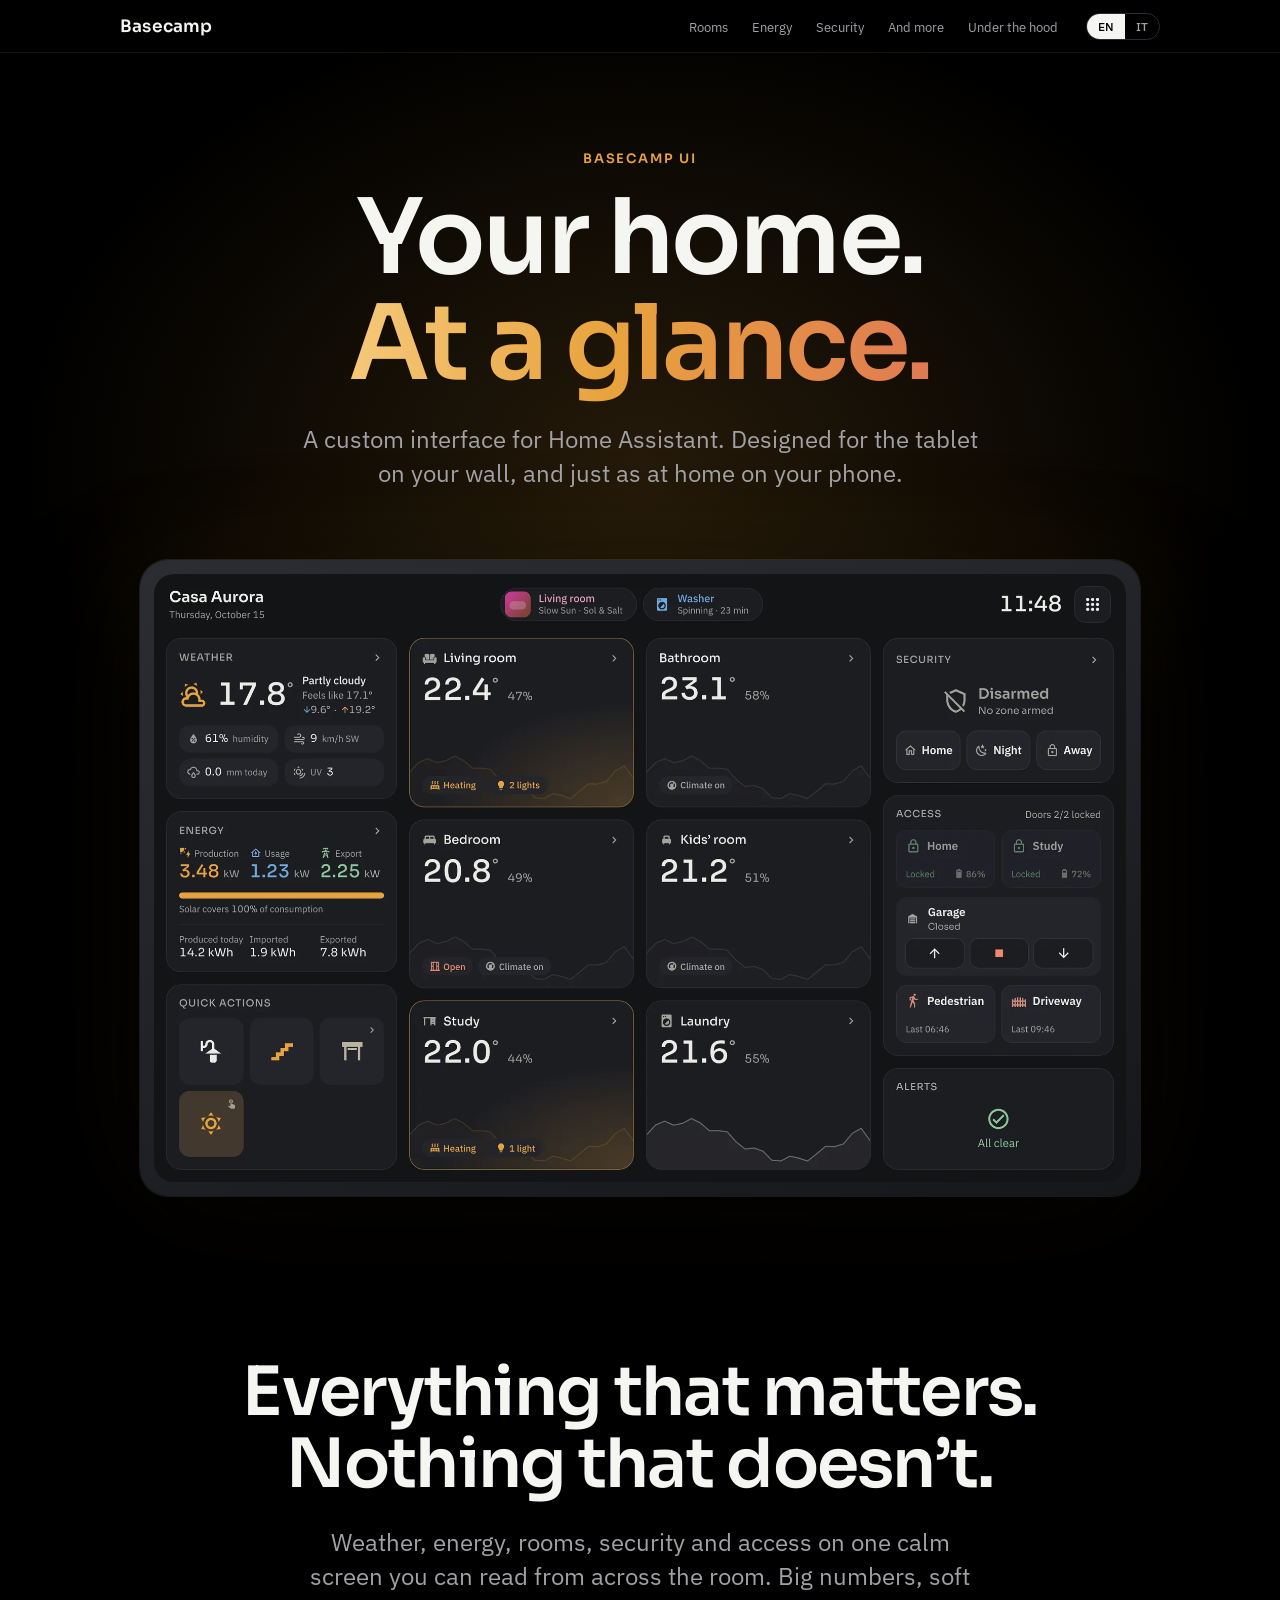
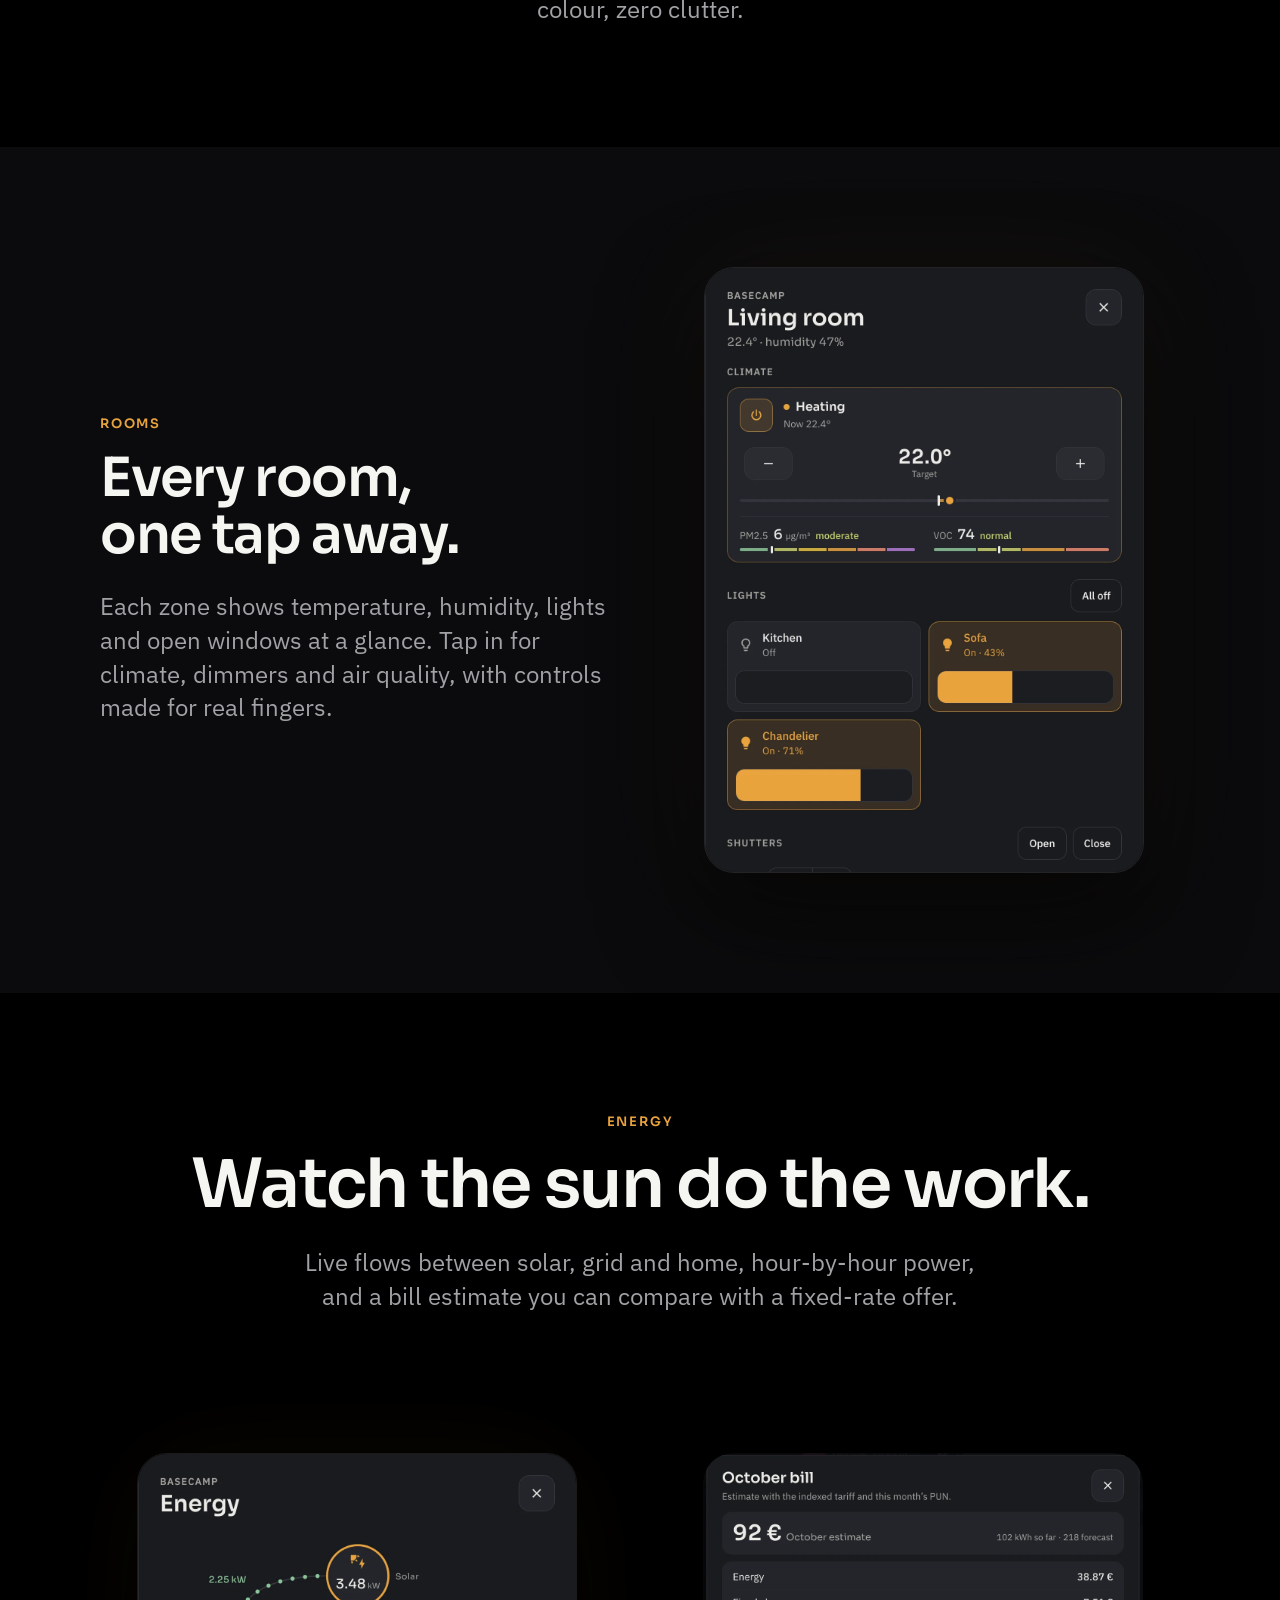
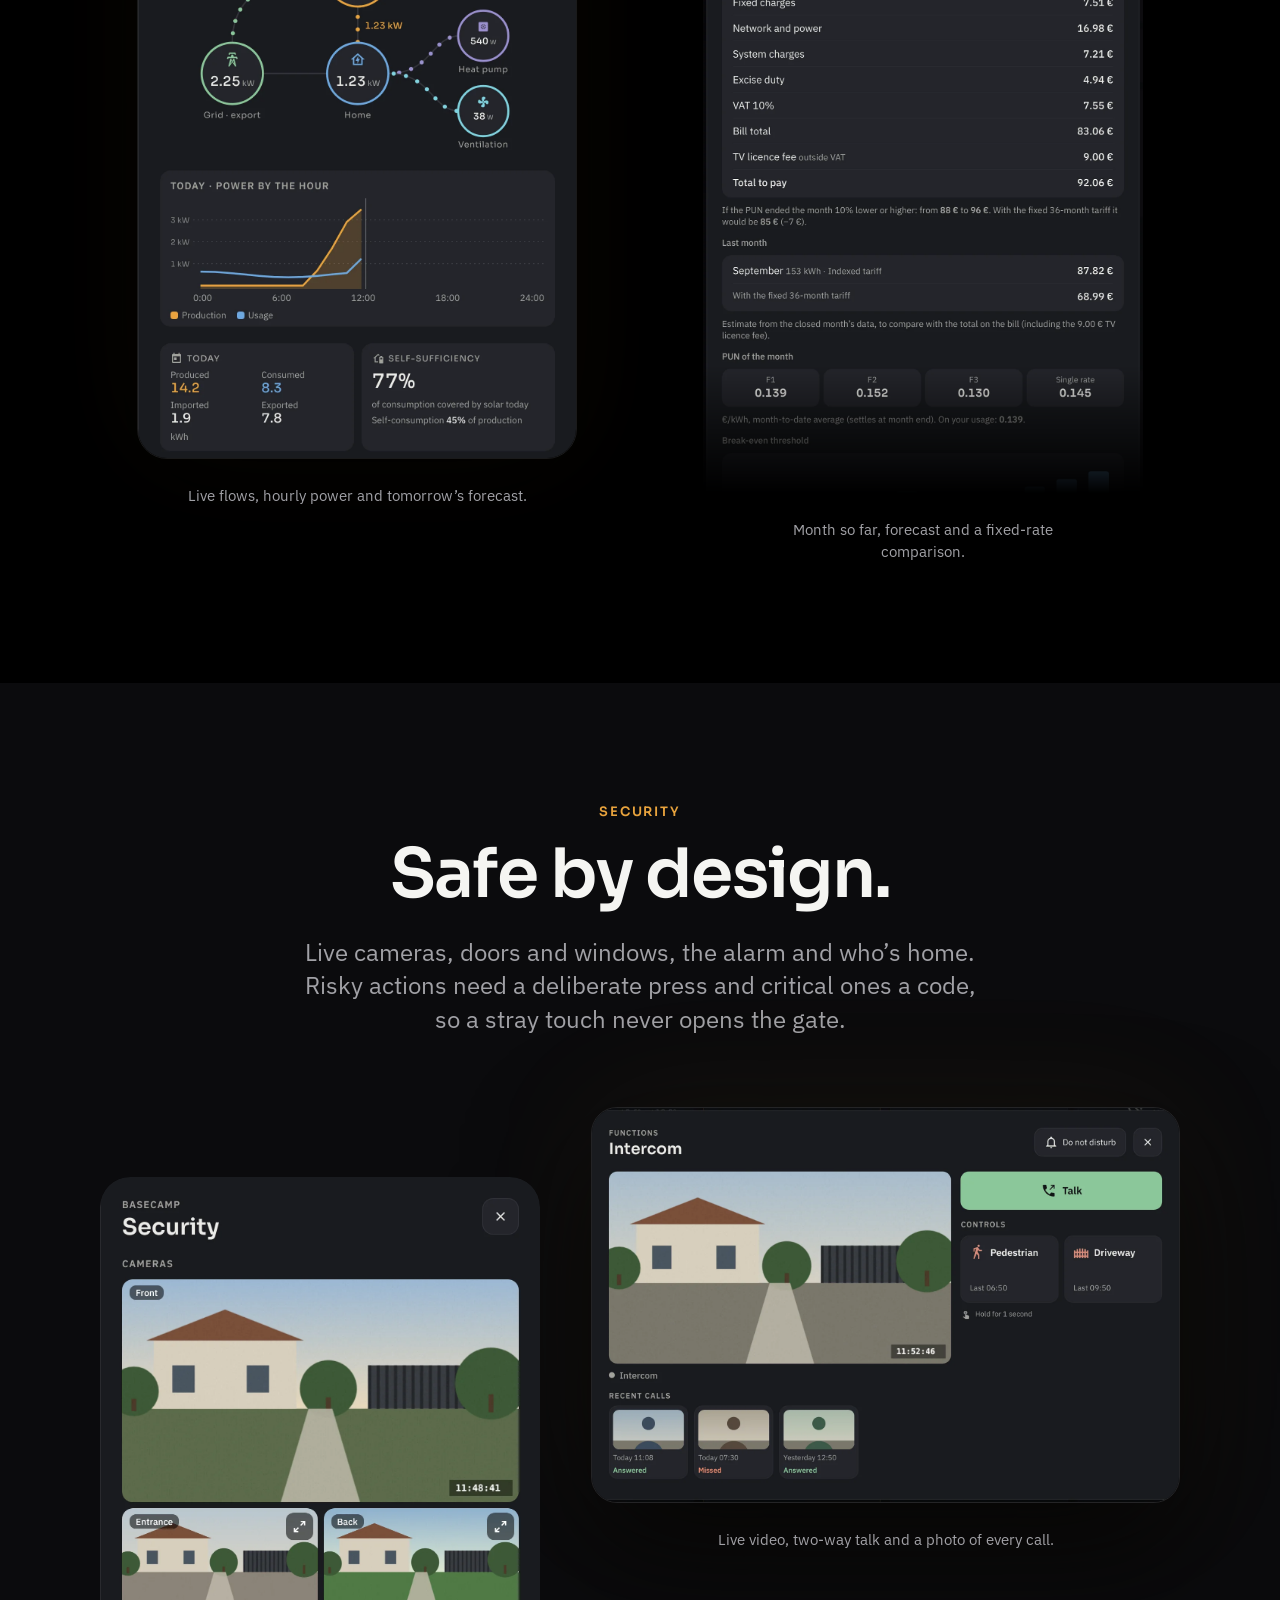
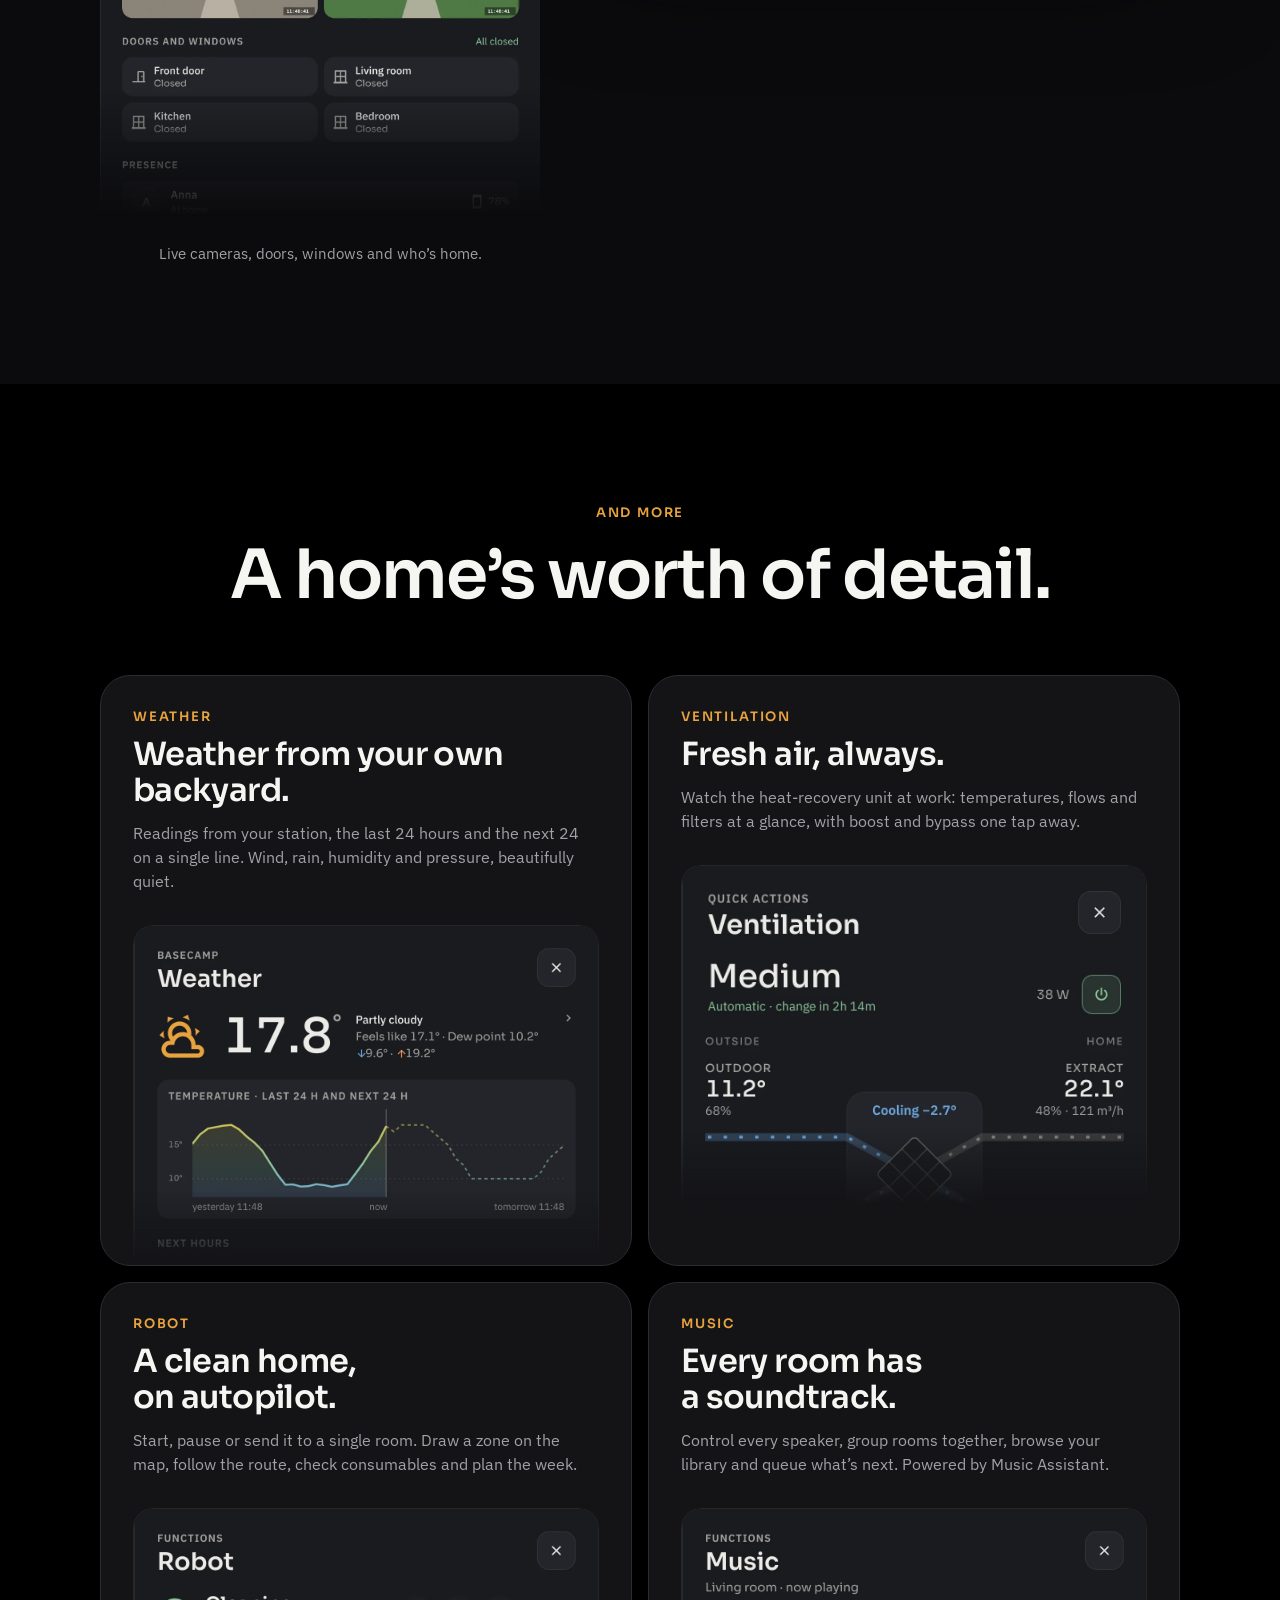
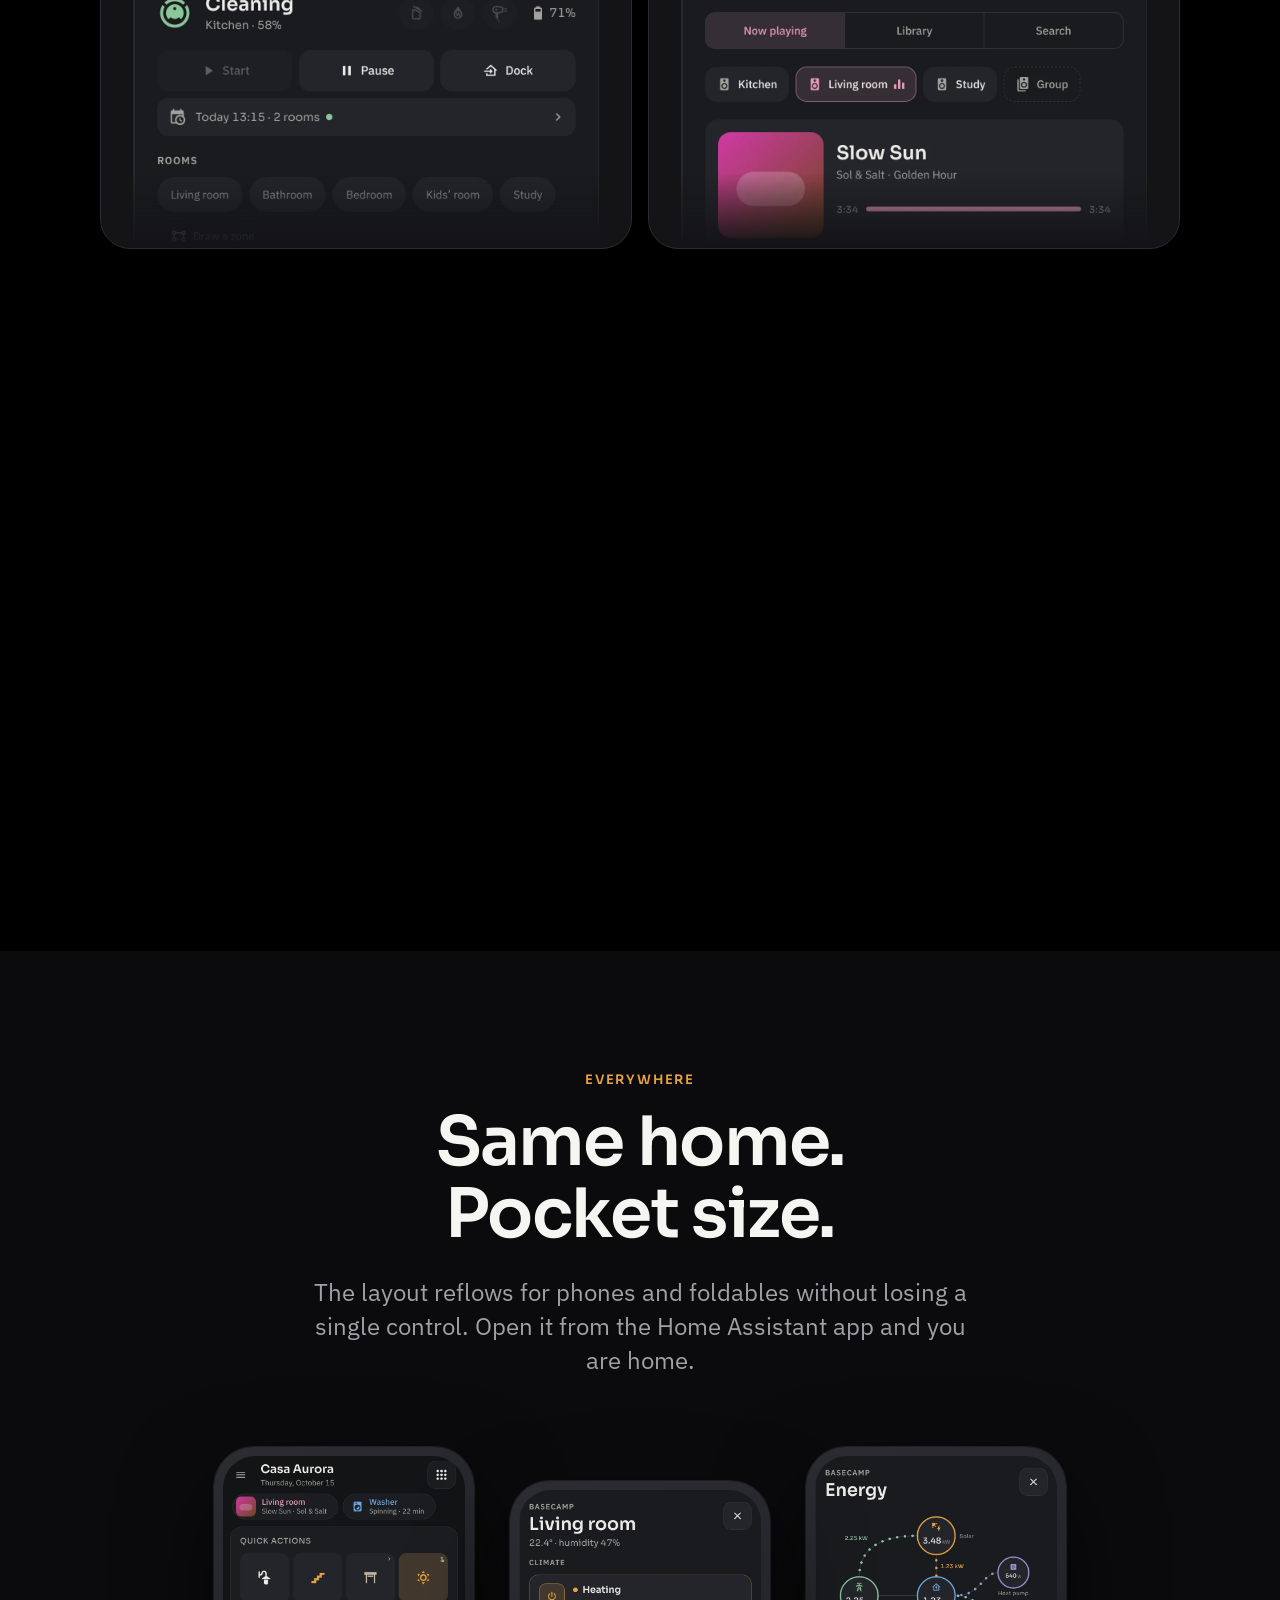
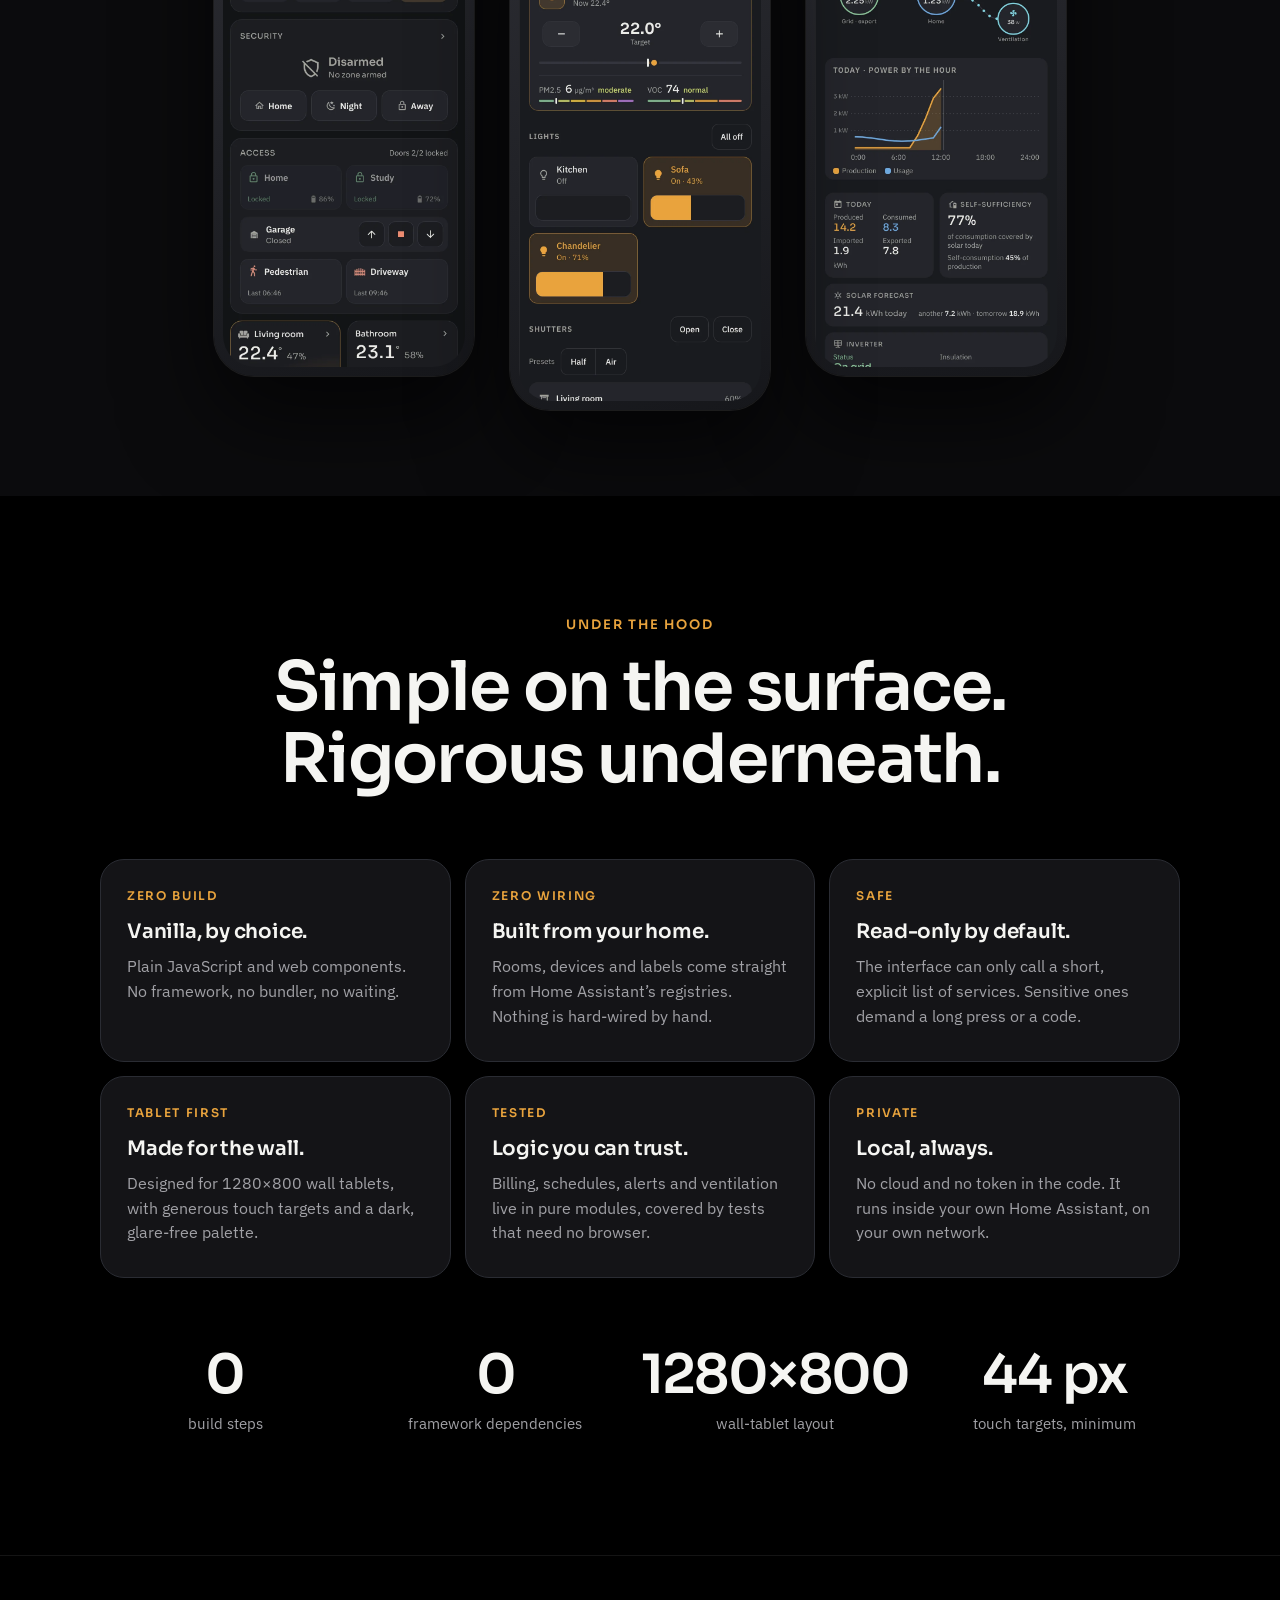
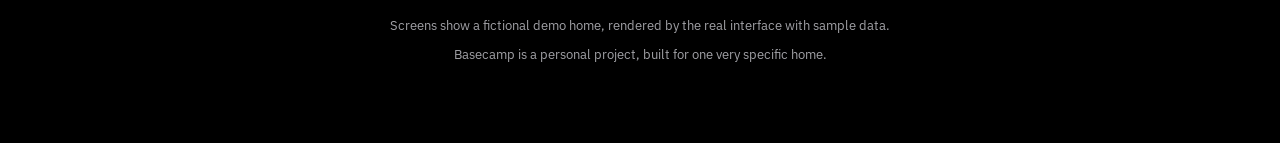
==== index.html @ ad63f9ee "Restructure the page (chapters, duo layouts, bento) and add English screenshots Screens are now rend" ====
<!doctype html>
<html lang="en">
<head>
<meta charset="utf-8">
<meta name="viewport" content="width=device-width, initial-scale=1">
<title>Basecamp UI — Your home, at a glance</title>
<meta name="description" content="Basecamp is a custom interface for Home Assistant, designed for the wall tablet and just as at home on your phone.">
<meta name="theme-color" content="#000000">
<meta property="og:title" content="Basecamp UI">
<meta property="og:description" content="Your home. At a glance. A custom interface for Home Assistant.">
<meta property="og:image" content="assets/screens/en/home-tablet.webp">
<link rel="preconnect" href="https://fonts.googleapis.com">
<link rel="preconnect" href="https://fonts.gstatic.com" crossorigin>
<link href="https://fonts.googleapis.com/css2?family=IBM+Plex+Sans:wght@400;500;600&family=Sora:wght@400;500;600&display=swap" rel="stylesheet">
<link rel="stylesheet" href="assets/style.css">
</head>
<body>

<header class="nav"><div class="nav-in">
  <a class="brand" href="#top">Basecamp</a>
  <ul>
    <li><a href="#rooms" data-i18n="nav.rooms">Rooms</a></li>
    <li><a href="#energy" data-i18n="nav.energy">Energy</a></li>
    <li><a href="#security" data-i18n="nav.security">Security</a></li>
    <li><a href="#more" data-i18n="nav.more">And more</a></li>
    <li><a href="#inside" data-i18n="nav.inside">Under the hood</a></li>
  </ul>
  <div class="lang" role="group" aria-label="Language">
    <button data-lang="en" aria-pressed="true">EN</button>
    <button data-lang="it" aria-pressed="false">IT</button>
  </div>
</div></header>

<main id="top">
  <section class="hero">
    <div class="wrap">
      <p class="eyebrow rv" data-i18n="hero.eyebrow">Basecamp UI</p>
      <h1 class="rv" data-i18n="hero.title">Your home.<br><span class="grad">At a glance.</span></h1>
      <p class="lead rv" data-i18n="hero.lead">A custom interface for Home Assistant. Designed for the tablet on your wall, and just as at home on your phone.</p>
      <div class="shot tablet rv"><img src="assets/screens/en/home-tablet.webp" data-img="home-tablet" width="1920" height="1200" data-i18n-alt="alt.home" alt="" ></div>
    </div>
  </section>

  <section id="overview" class="statement">
    <div class="wrap">
      <h2 class="rv" data-i18n="overview.title">Everything that matters.<br>Nothing that doesn’t.</h2>
      <p class="lead rv" data-i18n="overview.lead"></p>
    </div>
  </section>

  <section id="rooms" class="dark2 feature">
    <div class="pair">
      <div class="copy rv">
        <p class="eyebrow" data-i18n="rooms.eyebrow">Rooms</p>
        <h2 data-i18n="rooms.title"></h2>
        <p class="lead" data-i18n="rooms.lead"></p>
      </div>
      <div class="shot panel rv"><img loading="lazy" src="assets/screens/en/zone.webp" data-img="zone" width="1160" height="1600" data-i18n-alt="alt.zone" alt="" ></div>
    </div>
  </section>

  <section id="energy" class="feature">
    <div class="wrap">
      <p class="eyebrow rv" data-i18n="energy.eyebrow">Energy</p>
      <h2 class="rv" data-i18n="energy.title"></h2>
      <p class="lead rv" data-i18n="energy.lead"></p>
      <div class="duo">
        <figure class="rv"><div class="shot panel"><img loading="lazy" src="assets/screens/en/energy.webp" data-img="energy" width="1160" height="1600" data-i18n-alt="alt.energy" alt="" ></div><figcaption data-i18n="energy.cap1"></figcaption></figure>
        <figure class="rv"><div class="shot panel cut"><img loading="lazy" src="assets/screens/en/bill.webp" data-img="bill" width="1160" height="2164" data-i18n-alt="alt.bill" alt="" ></div><figcaption data-i18n="energy.cap2"></figcaption></figure>
      </div>
    </div>
  </section>

  <section id="security" class="dark2 feature">
    <div class="wrap">
      <p class="eyebrow rv" data-i18n="security.eyebrow">Security</p>
      <h2 class="rv" data-i18n="security.title"></h2>
      <p class="lead rv" data-i18n="security.lead"></p>
      <div class="duo duo-wide">
        <figure class="rv"><div class="shot panel cut"><img loading="lazy" src="assets/screens/en/security.webp" data-img="security" width="1160" height="2100" data-i18n-alt="alt.security" alt="" ></div><figcaption data-i18n="security.cap1"></figcaption></figure>
        <figure class="rv"><div class="shot window"><img loading="lazy" src="assets/screens/en/intercom.webp" data-img="intercom" width="1600" height="1076" data-i18n-alt="alt.intercom" alt="" ></div><figcaption data-i18n="security.cap2"></figcaption></figure>
      </div>
    </div>
  </section>

  <section id="more" class="feature">
    <div class="wrap">
      <p class="eyebrow rv" data-i18n="more.eyebrow">And more</p>
      <h2 class="rv" data-i18n="more.title"></h2>
      <div class="bento">
      <article class="bento-card rv">
        <div class="bento-copy">
          <p class="eyebrow" data-i18n="weather.eyebrow"></p>
          <h3 data-i18n="weather.title"></h3>
          <p data-i18n="weather.lead"></p>
        </div>
        <div class="bento-shot"><img loading="lazy" src="assets/screens/en/weather.webp" data-img="weather" width="1160" height="1600" data-i18n-alt="alt.weather" alt="" ></div>
      </article>
      <article class="bento-card rv">
        <div class="bento-copy">
          <p class="eyebrow" data-i18n="vmc.eyebrow"></p>
          <h3 data-i18n="vmc.title"></h3>
          <p data-i18n="vmc.lead"></p>
        </div>
        <div class="bento-shot"><img loading="lazy" src="assets/screens/en/vmc.webp" data-img="vmc" width="1040" height="2000" data-i18n-alt="alt.vmc" alt="" ></div>
      </article>
      <article class="bento-card rv">
        <div class="bento-copy">
          <p class="eyebrow" data-i18n="robot.eyebrow"></p>
          <h3 data-i18n="robot.title"></h3>
          <p data-i18n="robot.lead"></p>
        </div>
        <div class="bento-shot"><img loading="lazy" src="assets/screens/en/robot.webp" data-img="robot" width="1160" height="2300" data-i18n-alt="alt.robot" alt="" ></div>
      </article>
      <article class="bento-card rv">
        <div class="bento-copy">
          <p class="eyebrow" data-i18n="music.eyebrow"></p>
          <h3 data-i18n="music.title"></h3>
          <p data-i18n="music.lead"></p>
        </div>
        <div class="bento-shot"><img loading="lazy" src="assets/screens/en/music.webp" data-img="music" width="1160" height="1900" data-i18n-alt="alt.music" alt="" ></div>
      </article>
      <article class="bento-card rv">
        <div class="bento-copy">
          <p class="eyebrow" data-i18n="appl.eyebrow"></p>
          <h3 data-i18n="appl.title"></h3>
          <p data-i18n="appl.lead"></p>
        </div>
        <div class="bento-shot"><img loading="lazy" src="assets/screens/en/appl.webp" data-img="appl" width="1160" height="1500" data-i18n-alt="alt.appl" alt="" ></div>
      </article>
      <article class="bento-card rv">
        <div class="bento-copy">
          <p class="eyebrow" data-i18n="covers.eyebrow"></p>
          <h3 data-i18n="covers.title"></h3>
          <p data-i18n="covers.lead"></p>
        </div>
        <div class="bento-shot"><img loading="lazy" src="assets/screens/en/covers.webp" data-img="covers" width="1160" height="960" data-i18n-alt="alt.covers" alt="" ></div>
      </article>
      </div>
    </div>
  </section>

  <section class="dark2 feature">
    <div class="wrap">
      <p class="eyebrow rv" data-i18n="phone.eyebrow">Everywhere</p>
      <h2 class="rv" data-i18n="phone.title"></h2>
      <p class="lead rv" data-i18n="phone.lead"></p>
      <div class="phones">
        <div class="phone rv"><img loading="lazy" src="assets/screens/en/home-phone.webp" data-img="home-phone" width="824" height="1740" data-i18n-alt="alt.p1" alt="" ></div>
        <div class="phone rv"><img loading="lazy" src="assets/screens/en/zone-phone.webp" data-img="zone-phone" width="824" height="1740" data-i18n-alt="alt.p2" alt="" ></div>
        <div class="phone rv"><img loading="lazy" src="assets/screens/en/energy-phone.webp" data-img="energy-phone" width="824" height="1740" data-i18n-alt="alt.p3" alt="" ></div>
      </div>
    </div>
  </section>

  <section id="inside">
    <div class="wrap">
      <p class="eyebrow rv" data-i18n="inside.eyebrow">Under the hood</p>
      <h2 class="rv" data-i18n="inside.title"></h2>
      <div class="cards">
        <article class="card rv"><span class="k" data-i18n="card1.k"></span><h3 data-i18n="card1.t"></h3><p data-i18n="card1.p"></p></article>
        <article class="card rv"><span class="k" data-i18n="card2.k"></span><h3 data-i18n="card2.t"></h3><p data-i18n="card2.p"></p></article>
        <article class="card rv"><span class="k" data-i18n="card3.k"></span><h3 data-i18n="card3.t"></h3><p data-i18n="card3.p"></p></article>
        <article class="card rv"><span class="k" data-i18n="card4.k"></span><h3 data-i18n="card4.t"></h3><p data-i18n="card4.p"></p></article>
        <article class="card rv"><span class="k" data-i18n="card5.k"></span><h3 data-i18n="card5.t"></h3><p data-i18n="card5.p"></p></article>
        <article class="card rv"><span class="k" data-i18n="card6.k"></span><h3 data-i18n="card6.t"></h3><p data-i18n="card6.p"></p></article>
      </div>
      <div class="stats">
        <div class="stat rv"><b>0</b><span data-i18n="stat1">build steps</span></div>
        <div class="stat rv"><b>0</b><span data-i18n="stat2">framework dependencies</span></div>
        <div class="stat rv"><b>1280×800</b><span data-i18n="stat3">wall-tablet layout</span></div>
        <div class="stat rv"><b>44 px</b><span data-i18n="stat4">touch targets, minimum</span></div>
      </div>
    </div>
  </section>
</main>

<footer>
  <p data-i18n="foot.1"></p>
  <p data-i18n="foot.2"></p>
</footer>

<script src="assets/app.js"></script>
</body>
</html>
---- assets/style.css ----
:root{
  --bg:#000;--bg2:#0b0b0d;--card:#141417;--line:#2a2c33;
  --text:#f5f5f2;--muted:#a1a1a6;--amber:#e8a33d;--blue:#6ea8e0;--green:#8cc79a;
  --display:Sora,"SF Pro Display",system-ui,sans-serif;--body:"IBM Plex Sans","SF Pro Text",system-ui,sans-serif;
}
*{box-sizing:border-box}
html{scroll-behavior:smooth;background:var(--bg)}
body{margin:0;background:var(--bg);color:var(--text);font:400 17px/1.55 var(--body);-webkit-font-smoothing:antialiased;overflow-x:hidden}
img{display:block;max-width:100%;height:auto}
a{color:inherit}

/* Nav */
.nav{position:fixed;inset:0 0 auto 0;z-index:50;display:flex;justify-content:center;background:rgba(0,0,0,.72);backdrop-filter:saturate(180%) blur(20px);-webkit-backdrop-filter:saturate(180%) blur(20px);border-bottom:1px solid rgba(255,255,255,.08)}
.nav-in{width:100%;max-width:1080px;height:52px;padding:0 20px;display:flex;align-items:center;gap:28px}
.brand{font:600 17px var(--display);text-decoration:none;letter-spacing:.01em}
.nav ul{display:flex;gap:24px;list-style:none;margin:0 0 0 auto;padding:0}
.nav ul a{font-size:13px;color:var(--muted);text-decoration:none;transition:color .2s}
.nav ul a:hover{color:var(--text)}
.lang{display:flex;border:1px solid var(--line);border-radius:999px;overflow:hidden}
.lang button{font:500 12px var(--body);color:var(--muted);background:none;border:0;padding:5px 11px;cursor:pointer}
.lang button[aria-pressed=true]{background:var(--text);color:#000}
@media(max-width:760px){.nav ul{display:none}.lang{margin-left:auto}}

/* Layout */
section{position:relative;padding:120px 20px;text-align:center}
.wrap{max-width:1080px;margin:0 auto}
.eyebrow{font:600 13px var(--display);letter-spacing:.14em;text-transform:uppercase;color:var(--amber);margin:0 0 18px}
h1,h2{font-family:var(--display);font-weight:600;letter-spacing:-.025em;margin:0}
h1{font-size:clamp(44px,8.4vw,104px);line-height:1.02}
h2{font-size:clamp(34px,5.6vw,68px);line-height:1.06}
.lead{font-size:clamp(18px,2.2vw,24px);line-height:1.4;color:var(--muted);max-width:680px;margin:26px auto 0}
.grad{background:linear-gradient(95deg,#f5c97a 0%,var(--amber) 45%,#e07a52 100%);-webkit-background-clip:text;background-clip:text;color:transparent}

/* Hero */
.hero{padding-top:150px;padding-bottom:40px;background:radial-gradient(70% 55% at 50% 38%,rgba(232,163,61,.16),transparent 70%)}
.hero .shot{margin-top:70px}

/* Devices */
.tablet{border-radius:28px;padding:clamp(7px,1.1vw,14px);background:linear-gradient(160deg,#2c2d33,#16171b);box-shadow:0 0 0 1px rgba(255,255,255,.09),0 50px 120px rgba(0,0,0,.7),0 0 140px rgba(232,163,61,.07)}
.tablet img{border-radius:clamp(14px,1.8vw,20px);width:100%}
.phone{width:min(100%,260px);border-radius:40px;padding:9px;background:linear-gradient(160deg,#2c2d33,#16171b);box-shadow:0 0 0 1px rgba(255,255,255,.09),0 40px 90px rgba(0,0,0,.65)}
.phone img{border-radius:32px;width:100%}
.shot{max-width:1000px;margin-inline:auto}
.panel{width:min(100%,440px);border-radius:30px;overflow:hidden;border:1px solid rgba(255,255,255,.1);box-shadow:0 40px 100px rgba(0,0,0,.65),0 0 120px rgba(232,163,61,.06)}
.panel img{width:100%}
.pair .panel{justify-self:center}

/* Feature rows */
.dark2{background:var(--bg2)}
.feature .shot{margin-top:70px}
.pair{display:grid;grid-template-columns:1fr 1fr;gap:56px;align-items:center;text-align:left;max-width:1080px;margin:0 auto}
.pair.rev .copy{order:2}
.pair h2{font-size:clamp(32px,4.6vw,54px)}
.pair .lead{margin-left:0}
.pair .shot{margin:0}
@media(max-width:820px){.pair{grid-template-columns:1fr;gap:40px;text-align:center}.pair.rev .copy{order:0}.pair .lead{margin-inline:auto}}

/* Phones */
.phones{display:flex;justify-content:center;gap:clamp(14px,3vw,36px);margin-top:70px;flex-wrap:wrap}
.phones .phone:nth-child(2){transform:translateY(34px)}
@media(max-width:700px){.phones .phone{width:min(46%,240px)}.phones .phone:nth-child(2){transform:none}.phones .phone:nth-child(3){display:none}}

/* Statement */
.statement h2{max-width:900px;margin:0 auto}

/* Cards */
.cards{display:grid;grid-template-columns:repeat(3,1fr);gap:14px;margin-top:64px;text-align:left}
.card{background:var(--card);border:1px solid var(--line);border-radius:24px;padding:28px 26px 32px}
.card h3{font:600 20px var(--display);margin:0 0 10px;letter-spacing:-.01em}
.card p{margin:0;color:var(--muted);font-size:16px}
.card .k{display:block;font:600 12px var(--display);letter-spacing:.14em;text-transform:uppercase;color:var(--amber);margin-bottom:16px}
@media(max-width:900px){.cards{grid-template-columns:1fr 1fr}}
@media(max-width:560px){.cards{grid-template-columns:1fr}}

/* Numbers */
.stats{display:grid;grid-template-columns:repeat(4,1fr);gap:20px;margin-top:70px}
.stat b{display:block;font:600 clamp(30px,4.4vw,54px)/1 var(--display);letter-spacing:-.03em}
.stat span{display:block;margin-top:10px;color:var(--muted);font-size:15px}
@media(max-width:700px){.stats{grid-template-columns:1fr 1fr;gap:40px 20px}}

footer{padding:60px 20px 70px;text-align:center;color:var(--muted);font-size:13px;border-top:1px solid rgba(255,255,255,.08)}
footer p{max-width:560px;margin:0 auto 8px}
footer a{color:var(--muted)}

/* Reveal */
.rv{opacity:0;transform:translateY(34px);transition:opacity .9s cubic-bezier(.2,.7,.2,1),transform .9s cubic-bezier(.2,.7,.2,1)}
.rv.in{opacity:1;transform:none}
@media(prefers-reduced-motion:reduce){.rv{opacity:1;transform:none;transition:none}html{scroll-behavior:auto}}

.window{max-width:900px;border-radius:26px;overflow:hidden;border:1px solid rgba(255,255,255,.1);box-shadow:0 50px 120px rgba(0,0,0,.7),0 0 140px rgba(232,163,61,.07);margin-top:70px}
.window img{width:100%}

/* Tall panels: cut at a fixed height and fade out, like a screen that continues below the fold */
.panel.cut{border:0;box-shadow:none;border-radius:0;overflow:visible}
.panel.cut img{max-height:700px;object-fit:cover;object-position:top;border-radius:30px 30px 0 0;
  -webkit-mask-image:linear-gradient(#000 80%,transparent);mask-image:linear-gradient(#000 80%,transparent)}

/* Duo: two screens side by side under a shared headline */
.duo{display:grid;grid-template-columns:1fr 1fr;gap:clamp(24px,4vw,56px);margin-top:70px;align-items:start;justify-items:center}
.duo figure{margin:0;width:100%;display:flex;flex-direction:column;align-items:center;gap:26px}
.duo figcaption{max-width:340px;color:var(--muted);font-size:15px;line-height:1.45}
.duo .panel{width:min(100%,440px)}
.duo-wide{grid-template-columns:minmax(0,440px) minmax(0,1fr)}
.duo-wide .window{margin-top:0;max-width:none;width:100%}
.duo .panel.cut img{max-height:640px}
@media(max-width:860px){.duo,.duo-wide{grid-template-columns:1fr;gap:64px}}

/* Bento: secondary features as cards */
.bento{display:grid;grid-template-columns:1fr 1fr;gap:16px;margin-top:64px;text-align:left}
.bento-card{background:var(--card);border:1px solid var(--line);border-radius:30px;overflow:hidden;display:flex;flex-direction:column}
.bento-copy{padding:32px 32px 8px}
.bento-copy h3{font:600 clamp(24px,3vw,32px)/1.12 var(--display);letter-spacing:-.02em;margin:0 0 12px}
.bento-copy p:not(.eyebrow){margin:0;color:var(--muted);font-size:16px;line-height:1.5}
.bento-copy .eyebrow{margin-bottom:12px}
.bento-shot{margin:24px 32px 0;height:340px;overflow:hidden;border-radius:20px 20px 0 0;border:1px solid rgba(255,255,255,.08);border-bottom:0;-webkit-mask-image:linear-gradient(#000 78%,transparent);mask-image:linear-gradient(#000 78%,transparent)}
.bento-shot img{width:100%;object-fit:cover;object-position:top}
.bento-card{padding-bottom:0}
@media(max-width:760px){.bento{grid-template-columns:1fr}.bento-copy{padding:26px 24px 4px}.bento-shot{margin:20px 24px 0;height:300px}}
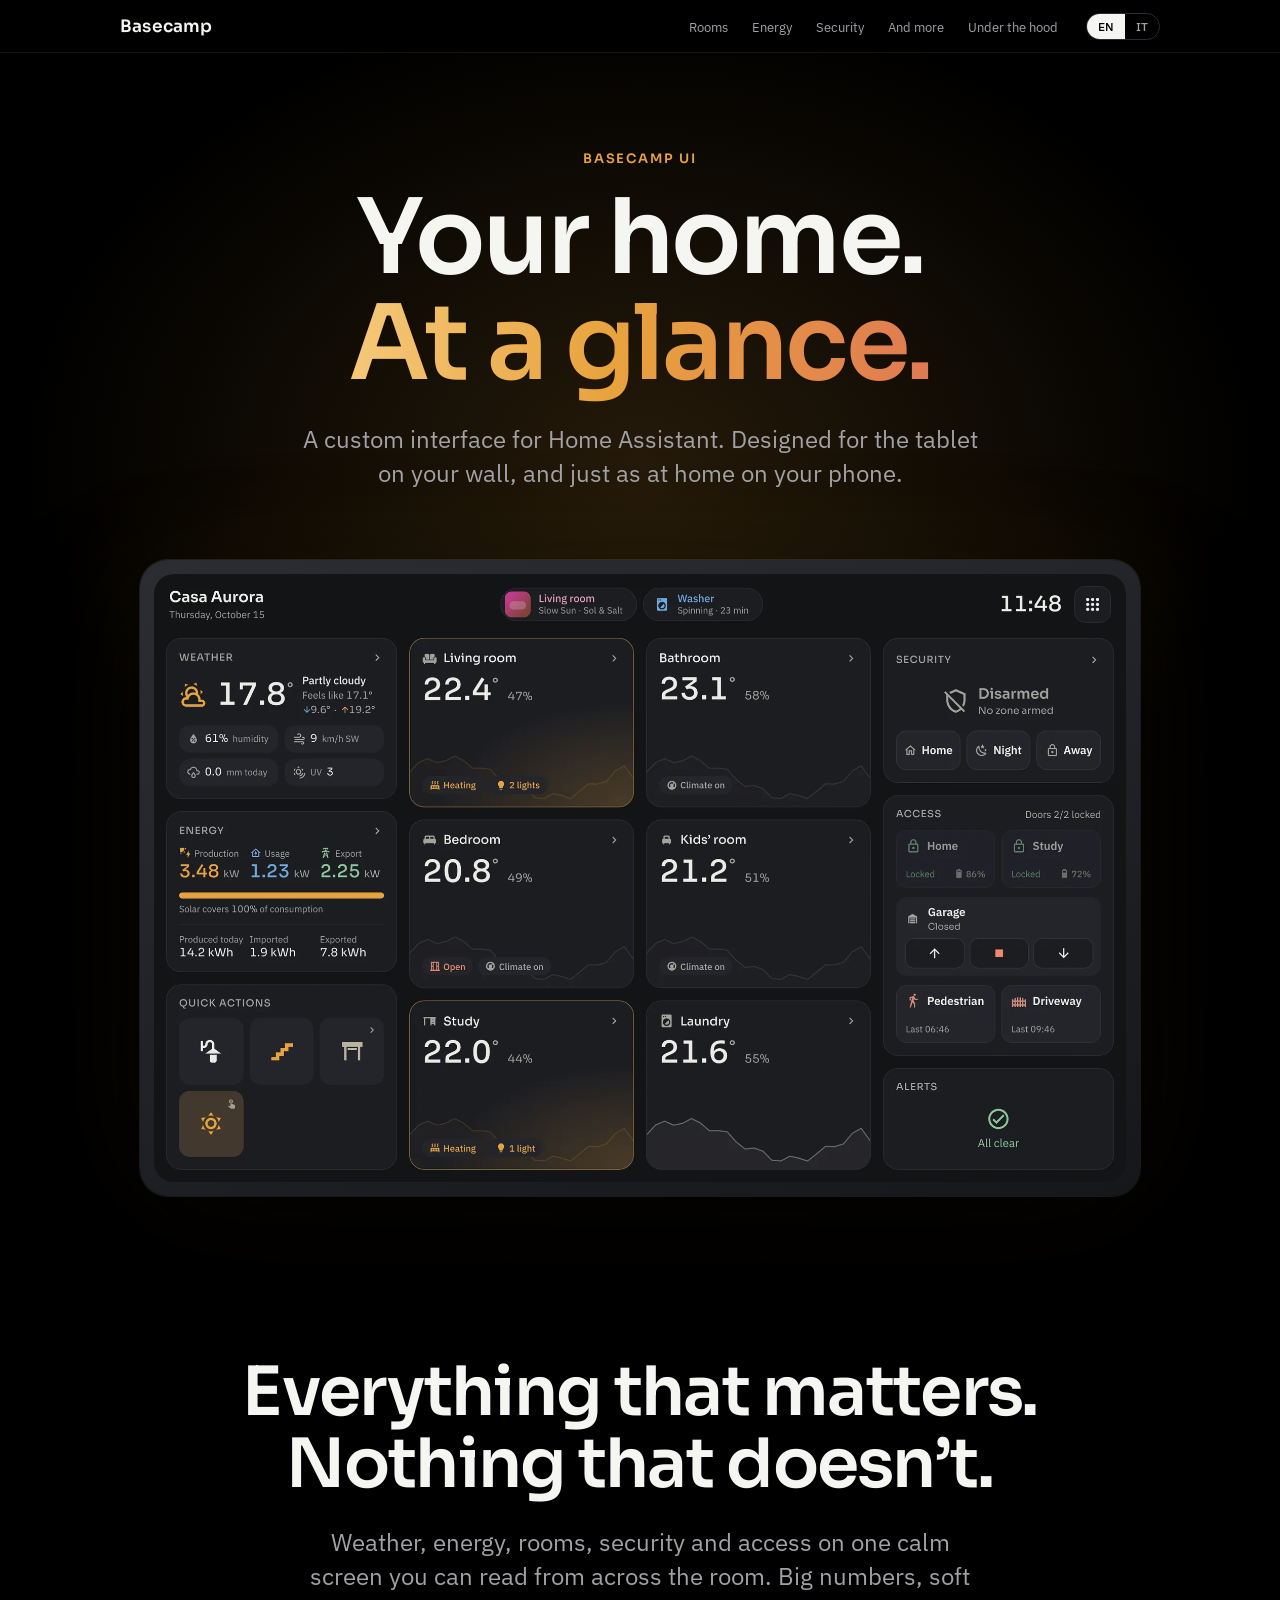
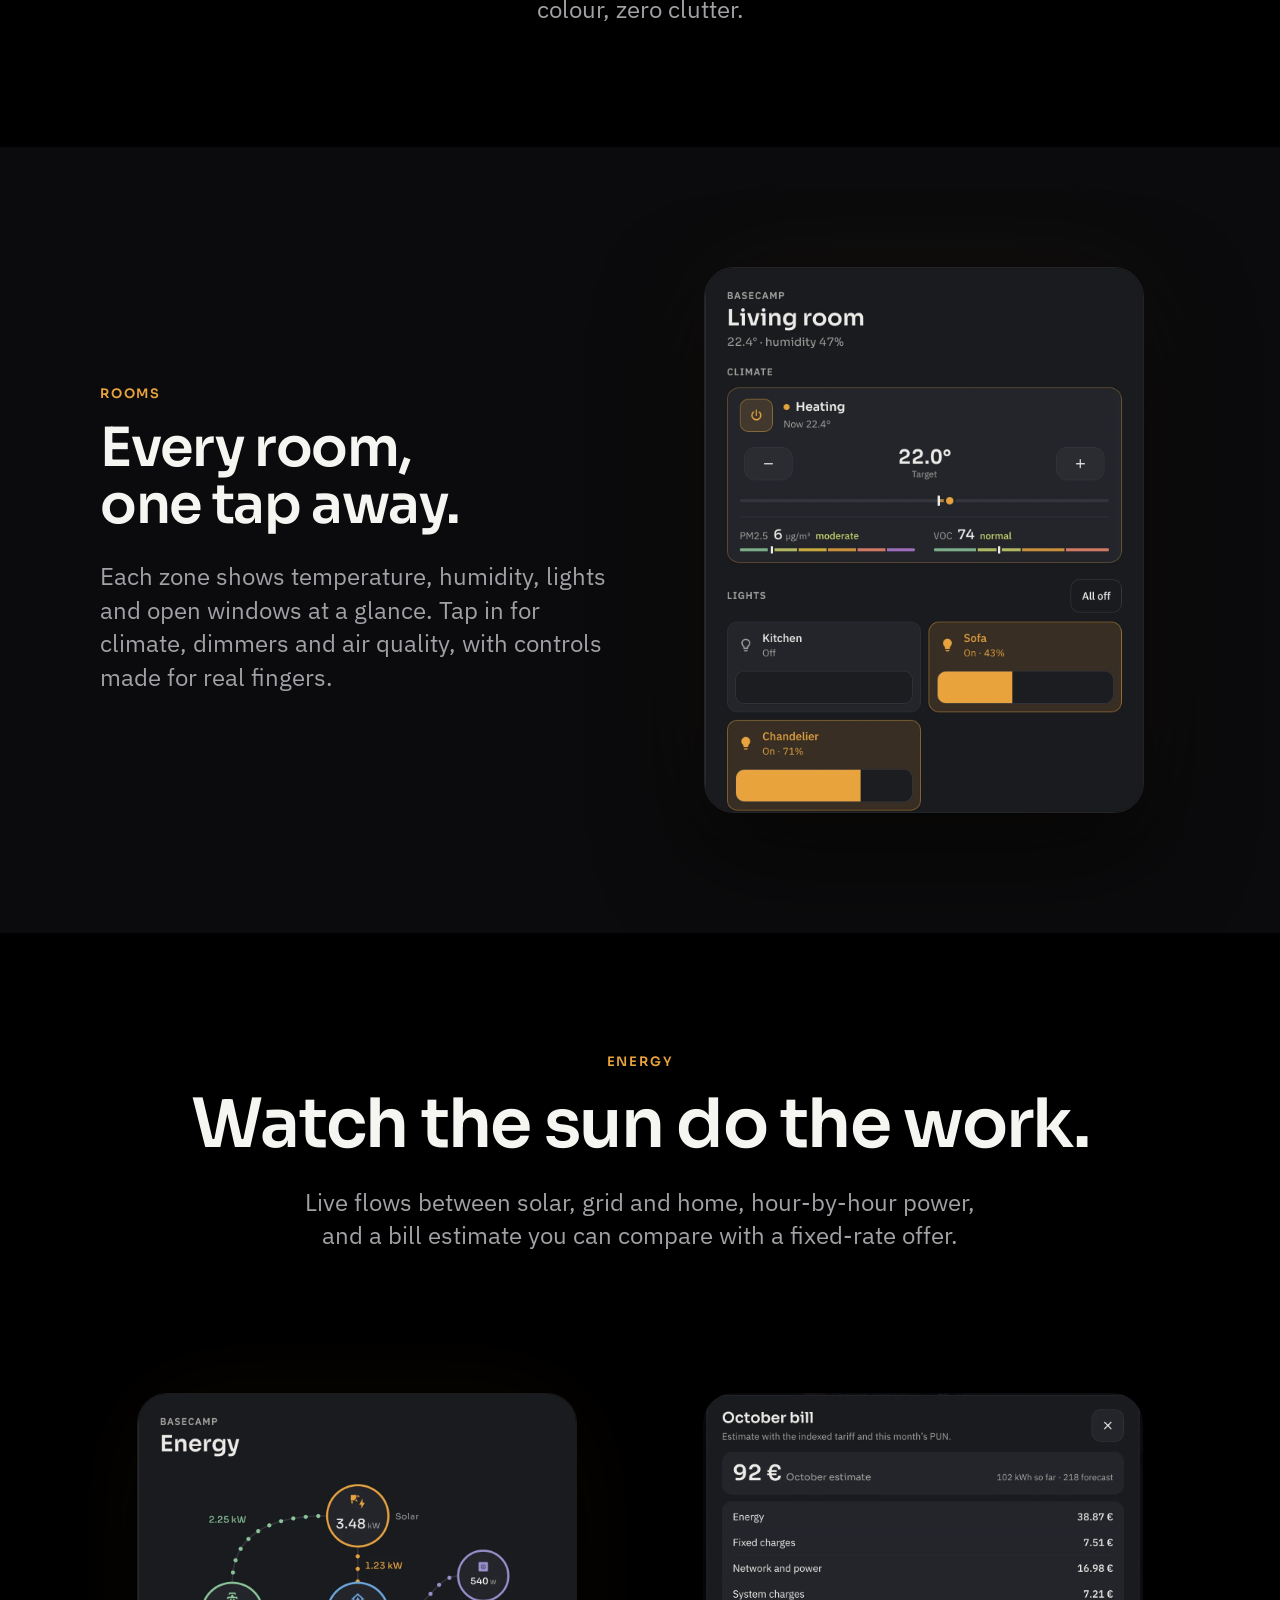
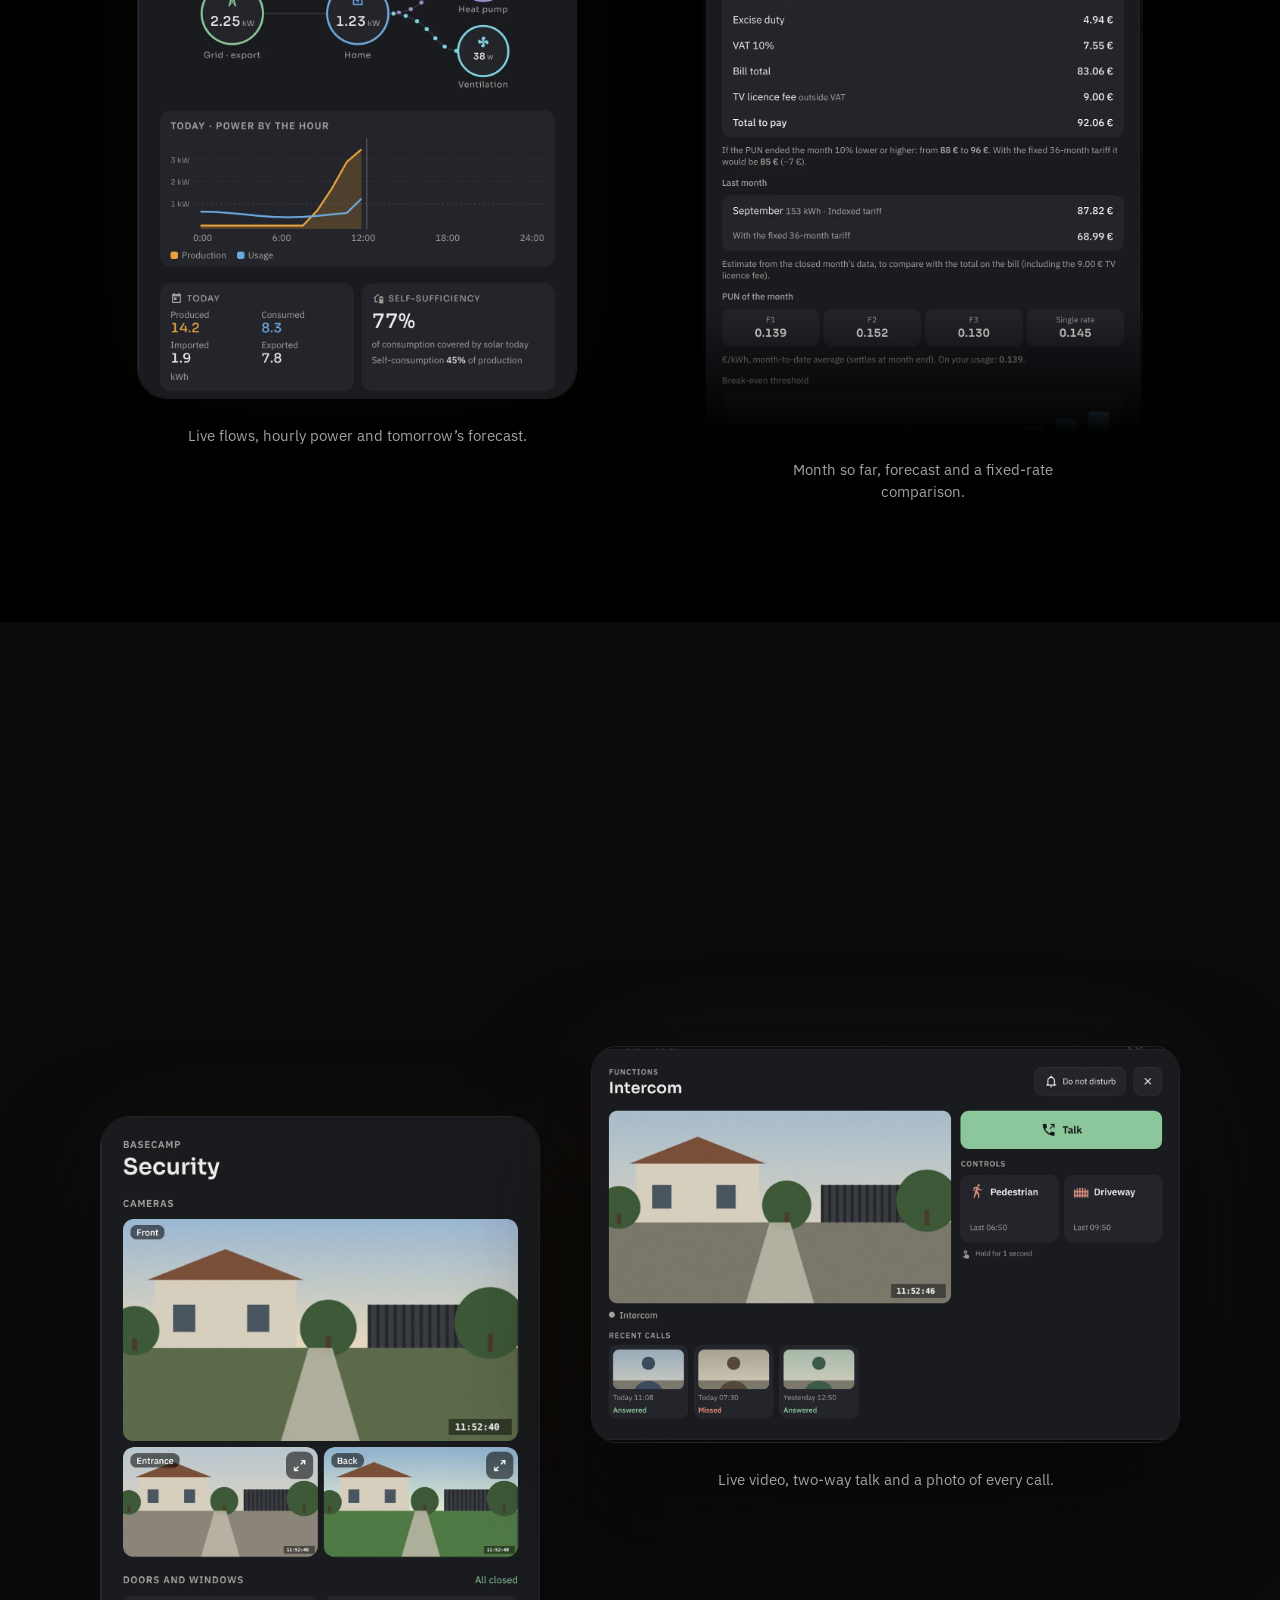
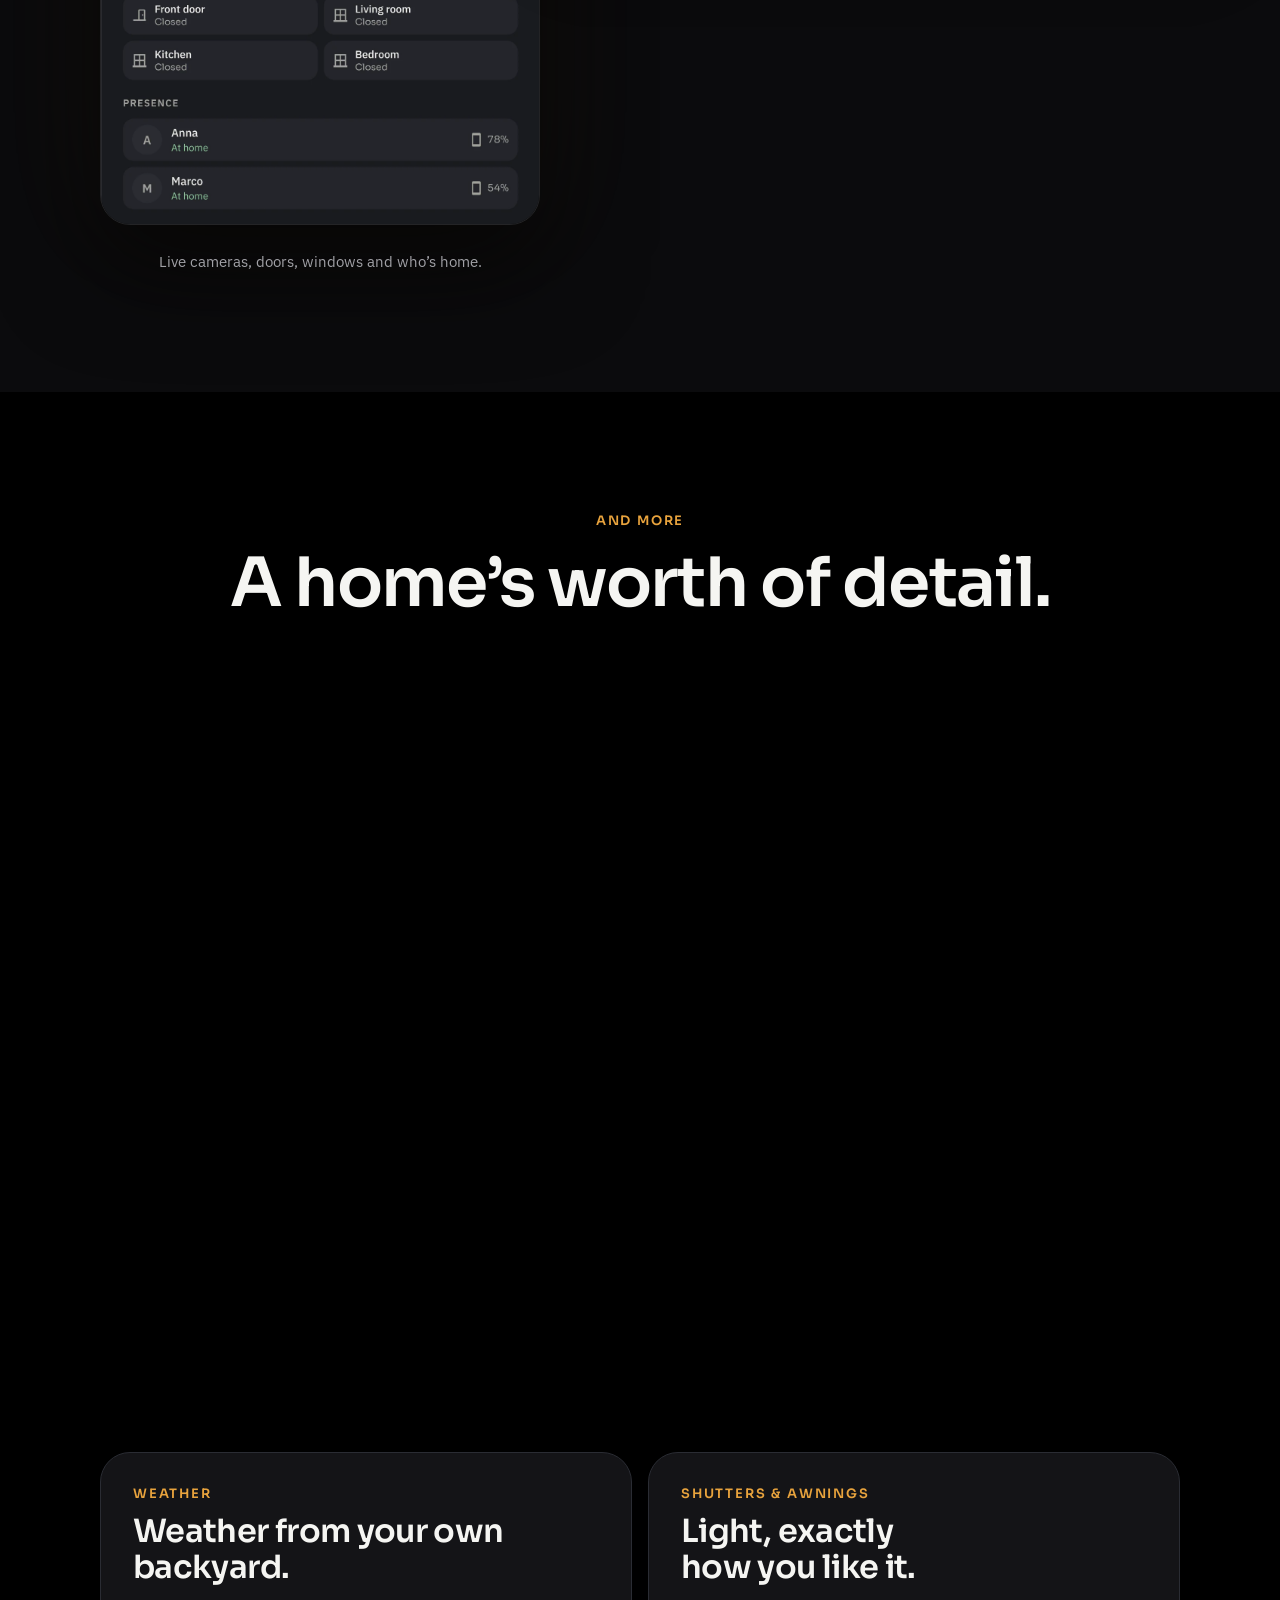
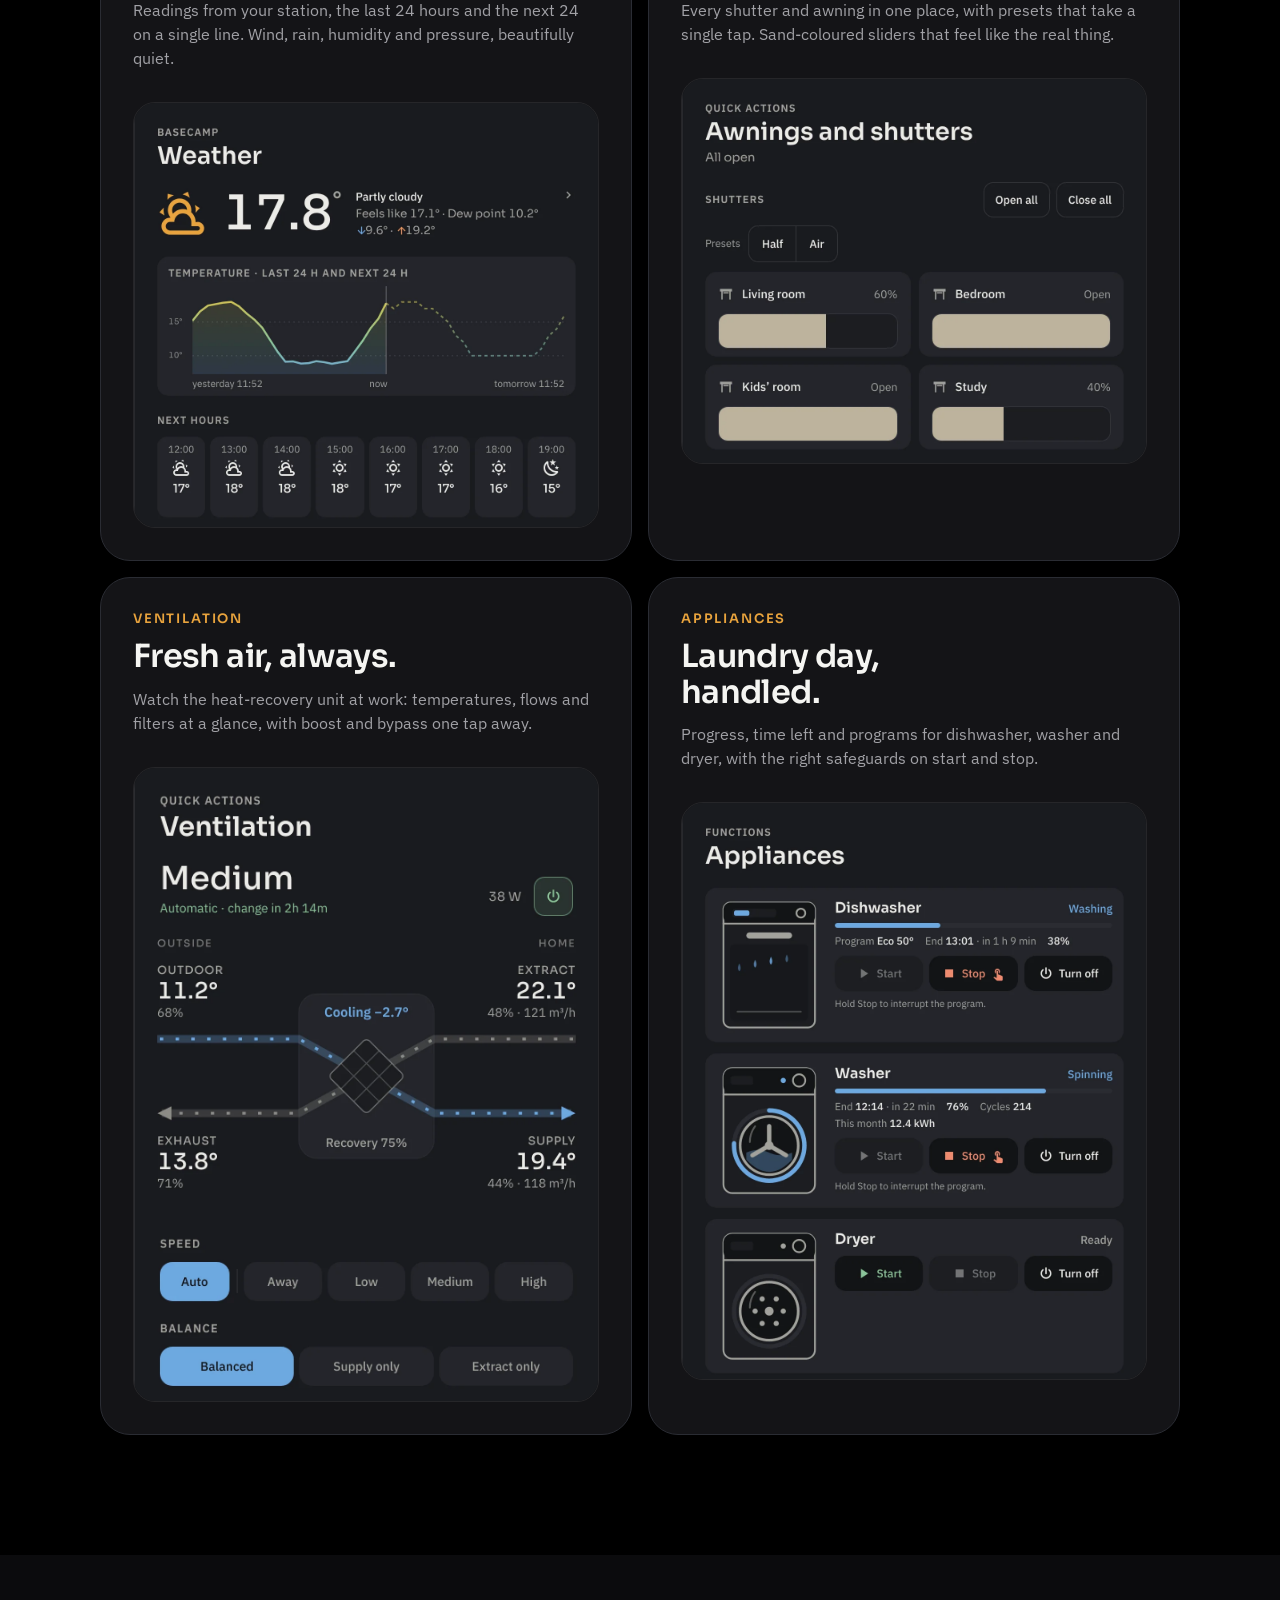
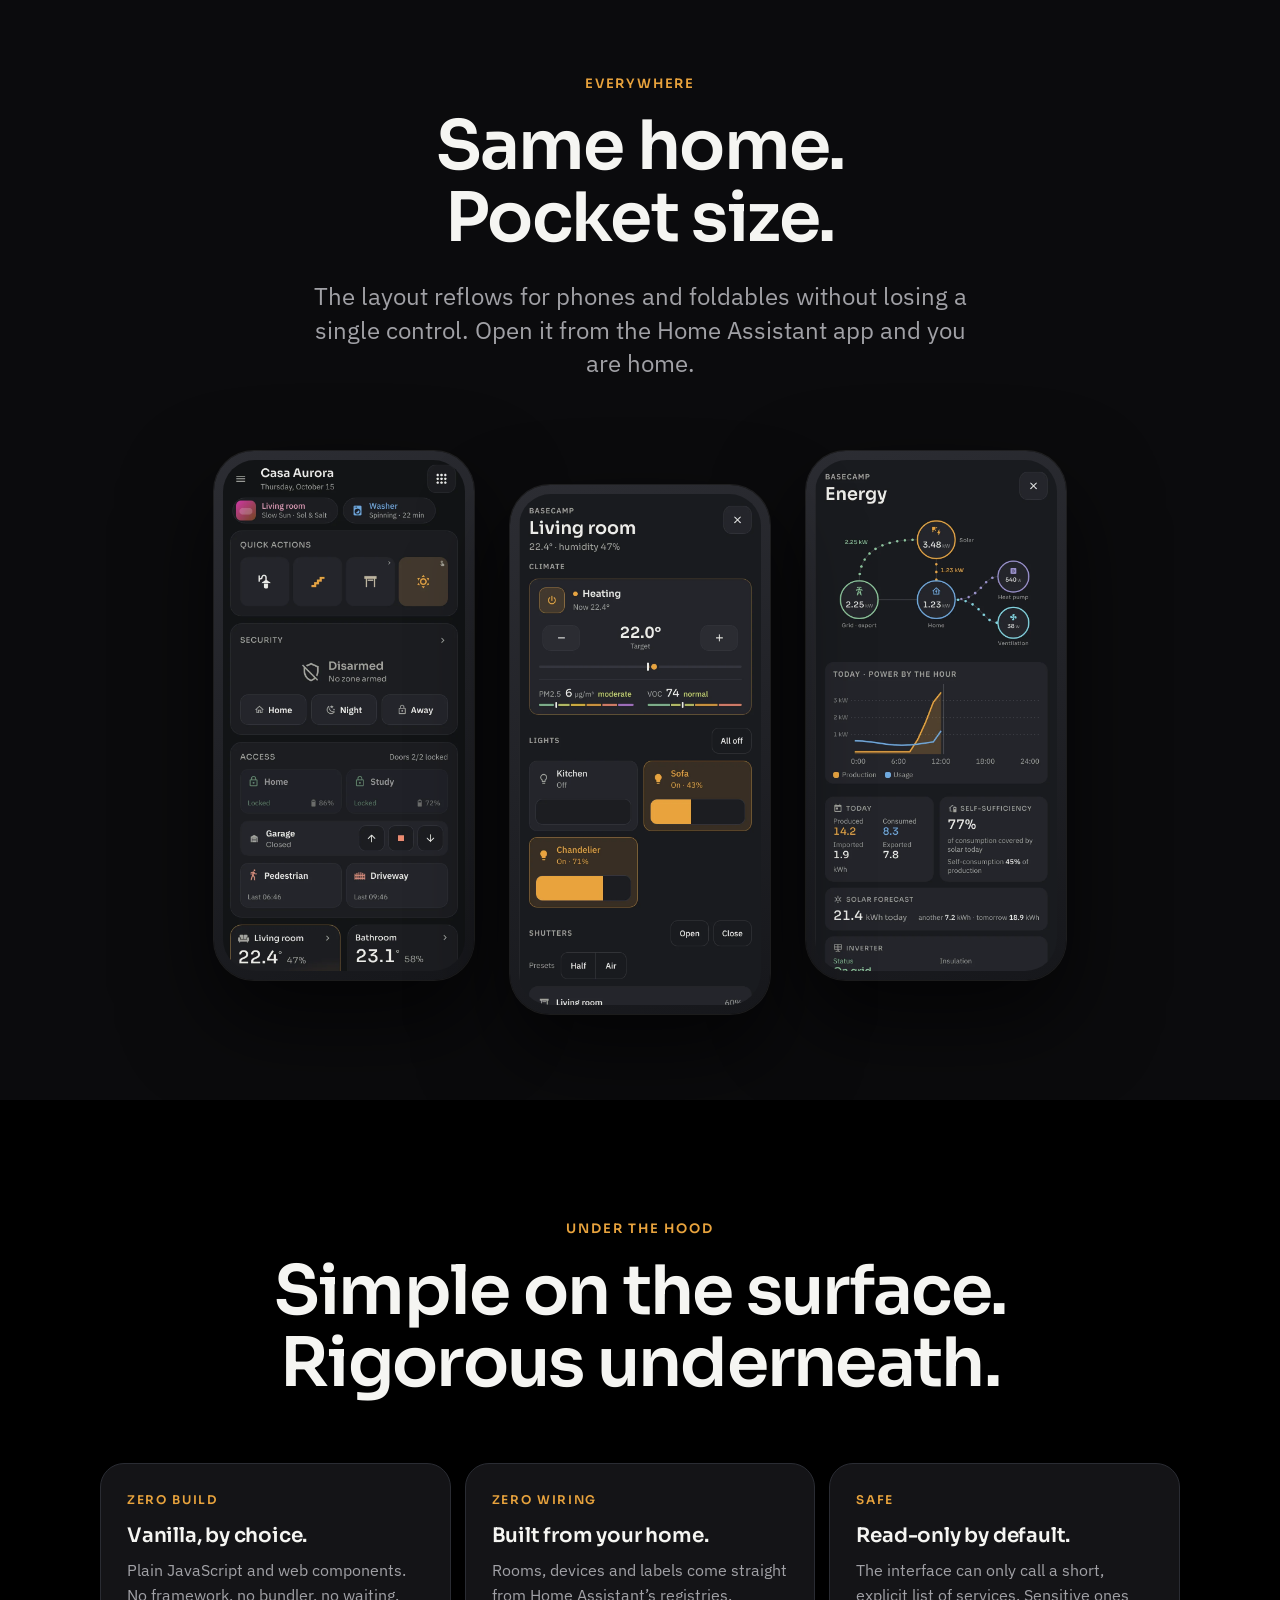
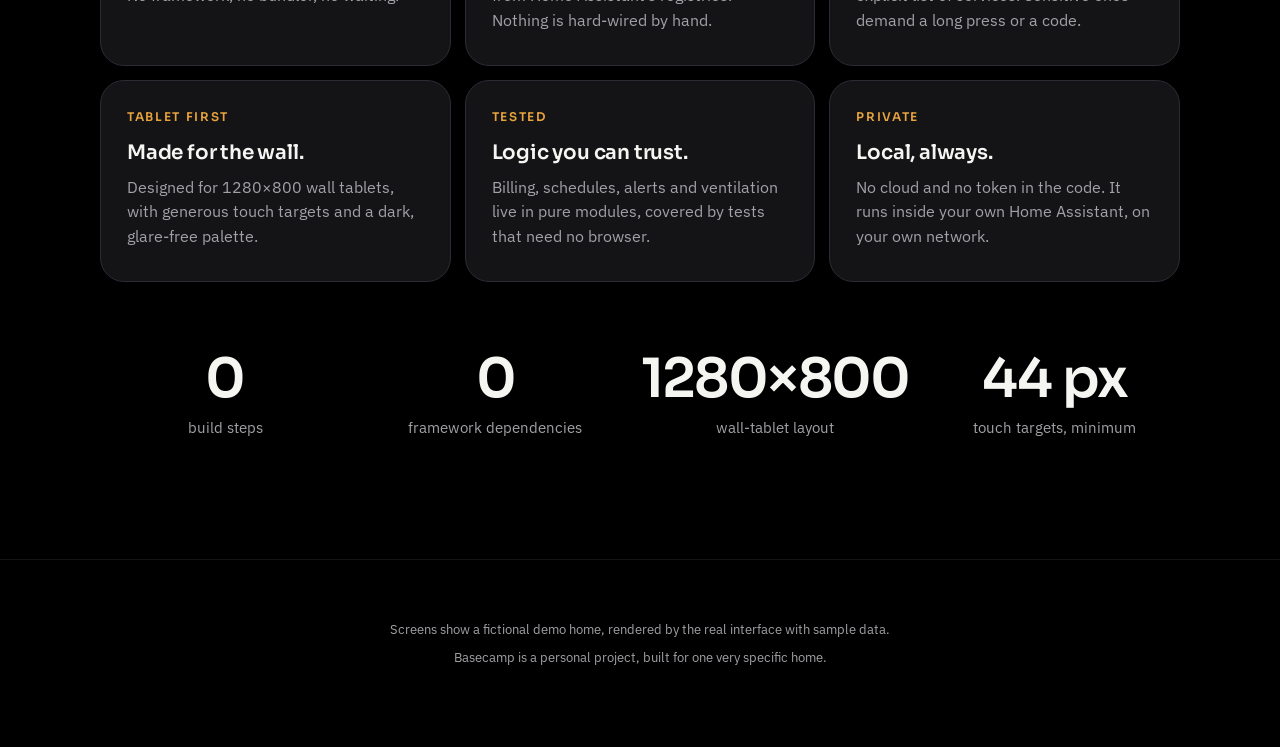
==== commit 0e5a3487: "And more: clean-cut cards without close buttons, evened-out rows; security section titled 'Security " ====
--- a/index.html
+++ b/index.html
@@ -55,7 +55,7 @@
         <h2 data-i18n="rooms.title"></h2>
         <p class="lead" data-i18n="rooms.lead"></p>
       </div>
-      <div class="shot panel rv"><img loading="lazy" src="assets/screens/en/zone.webp" data-img="zone" width="1160" height="1600" data-i18n-alt="alt.zone" alt="" ></div>
+      <div class="shot panel rv"><img loading="lazy" src="assets/screens/en/zone.webp" data-img="zone" width="1160" height="1440" data-i18n-alt="alt.zone" alt="" ></div>
     </div>
   </section>
 
@@ -77,7 +77,7 @@
       <h2 class="rv" data-i18n="security.title"></h2>
       <p class="lead rv" data-i18n="security.lead"></p>
       <div class="duo duo-wide">
-        <figure class="rv"><div class="shot panel cut"><img loading="lazy" src="assets/screens/en/security.webp" data-img="security" width="1160" height="2100" data-i18n-alt="alt.security" alt="" ></div><figcaption data-i18n="security.cap1"></figcaption></figure>
+        <figure class="rv"><div class="shot panel"><img loading="lazy" src="assets/screens/en/security.webp" data-img="security" width="1160" height="1871" data-i18n-alt="alt.security" alt="" ></div><figcaption data-i18n="security.cap1"></figcaption></figure>
         <figure class="rv"><div class="shot window"><img loading="lazy" src="assets/screens/en/intercom.webp" data-img="intercom" width="1600" height="1076" data-i18n-alt="alt.intercom" alt="" ></div><figcaption data-i18n="security.cap2"></figcaption></figure>
       </div>
     </div>
@@ -90,27 +90,11 @@
       <div class="bento">
       <article class="bento-card rv">
         <div class="bento-copy">
-          <p class="eyebrow" data-i18n="weather.eyebrow"></p>
-          <h3 data-i18n="weather.title"></h3>
-          <p data-i18n="weather.lead"></p>
-        </div>
-        <div class="bento-shot"><img loading="lazy" src="assets/screens/en/weather.webp" data-img="weather" width="1160" height="1600" data-i18n-alt="alt.weather" alt="" ></div>
-      </article>
-      <article class="bento-card rv">
-        <div class="bento-copy">
-          <p class="eyebrow" data-i18n="vmc.eyebrow"></p>
-          <h3 data-i18n="vmc.title"></h3>
-          <p data-i18n="vmc.lead"></p>
-        </div>
-        <div class="bento-shot"><img loading="lazy" src="assets/screens/en/vmc.webp" data-img="vmc" width="1040" height="2000" data-i18n-alt="alt.vmc" alt="" ></div>
-      </article>
-      <article class="bento-card rv">
-        <div class="bento-copy">
           <p class="eyebrow" data-i18n="robot.eyebrow"></p>
           <h3 data-i18n="robot.title"></h3>
           <p data-i18n="robot.lead"></p>
         </div>
-        <div class="bento-shot"><img loading="lazy" src="assets/screens/en/robot.webp" data-img="robot" width="1160" height="2300" data-i18n-alt="alt.robot" alt="" ></div>
+        <div class="bento-shot"><img loading="lazy" src="assets/screens/en/robot.webp" data-img="robot" width="1160" height="1230" data-i18n-alt="alt.robot" alt="" ></div>
       </article>
       <article class="bento-card rv">
         <div class="bento-copy">
@@ -118,15 +102,15 @@
           <h3 data-i18n="music.title"></h3>
           <p data-i18n="music.lead"></p>
         </div>
-        <div class="bento-shot"><img loading="lazy" src="assets/screens/en/music.webp" data-img="music" width="1160" height="1900" data-i18n-alt="alt.music" alt="" ></div>
+        <div class="bento-shot"><img loading="lazy" src="assets/screens/en/music.webp" data-img="music" width="1160" height="1140" data-i18n-alt="alt.music" alt="" ></div>
       </article>
       <article class="bento-card rv">
         <div class="bento-copy">
-          <p class="eyebrow" data-i18n="appl.eyebrow"></p>
-          <h3 data-i18n="appl.title"></h3>
-          <p data-i18n="appl.lead"></p>
+          <p class="eyebrow" data-i18n="weather.eyebrow"></p>
+          <h3 data-i18n="weather.title"></h3>
+          <p data-i18n="weather.lead"></p>
         </div>
-        <div class="bento-shot"><img loading="lazy" src="assets/screens/en/appl.webp" data-img="appl" width="1160" height="1500" data-i18n-alt="alt.appl" alt="" ></div>
+        <div class="bento-shot"><img loading="lazy" src="assets/screens/en/weather.webp" data-img="weather" width="1160" height="1060" data-i18n-alt="alt.weather" alt="" ></div>
       </article>
       <article class="bento-card rv">
         <div class="bento-copy">
@@ -135,6 +119,22 @@
           <p data-i18n="covers.lead"></p>
         </div>
         <div class="bento-shot"><img loading="lazy" src="assets/screens/en/covers.webp" data-img="covers" width="1160" height="960" data-i18n-alt="alt.covers" alt="" ></div>
+      </article>
+      <article class="bento-card rv">
+        <div class="bento-copy">
+          <p class="eyebrow" data-i18n="vmc.eyebrow"></p>
+          <h3 data-i18n="vmc.title"></h3>
+          <p data-i18n="vmc.lead"></p>
+        </div>
+        <div class="bento-shot"><img loading="lazy" src="assets/screens/en/vmc.webp" data-img="vmc" width="1040" height="1420" data-i18n-alt="alt.vmc" alt="" ></div>
+      </article>
+      <article class="bento-card rv">
+        <div class="bento-copy">
+          <p class="eyebrow" data-i18n="appl.eyebrow"></p>
+          <h3 data-i18n="appl.title"></h3>
+          <p data-i18n="appl.lead"></p>
+        </div>
+        <div class="bento-shot"><img loading="lazy" src="assets/screens/en/appl.webp" data-img="appl" width="1160" height="1440" data-i18n-alt="alt.appl" alt="" ></div>
       </article>
       </div>
     </div>
--- a/assets/style.css
+++ b/assets/style.css
@@ -112,7 +112,7 @@
 .bento-copy h3{font:600 clamp(24px,3vw,32px)/1.12 var(--display);letter-spacing:-.02em;margin:0 0 12px}
 .bento-copy p:not(.eyebrow){margin:0;color:var(--muted);font-size:16px;line-height:1.5}
 .bento-copy .eyebrow{margin-bottom:12px}
-.bento-shot{margin:24px 32px 0;height:340px;overflow:hidden;border-radius:20px 20px 0 0;border:1px solid rgba(255,255,255,.08);border-bottom:0;-webkit-mask-image:linear-gradient(#000 78%,transparent);mask-image:linear-gradient(#000 78%,transparent)}
-.bento-shot img{width:100%;object-fit:cover;object-position:top}
-.bento-card{padding-bottom:0}
-@media(max-width:760px){.bento{grid-template-columns:1fr}.bento-copy{padding:26px 24px 4px}.bento-shot{margin:20px 24px 0;height:300px}}
+.bento-shot{margin:24px 32px 32px;overflow:hidden;border-radius:22px;border:1px solid rgba(255,255,255,.08)}
+.bento-shot img{width:100%}
+
+@media(max-width:760px){.bento{grid-template-columns:1fr}.bento-copy{padding:26px 24px 4px}.bento-shot{margin:20px 24px 24px}}
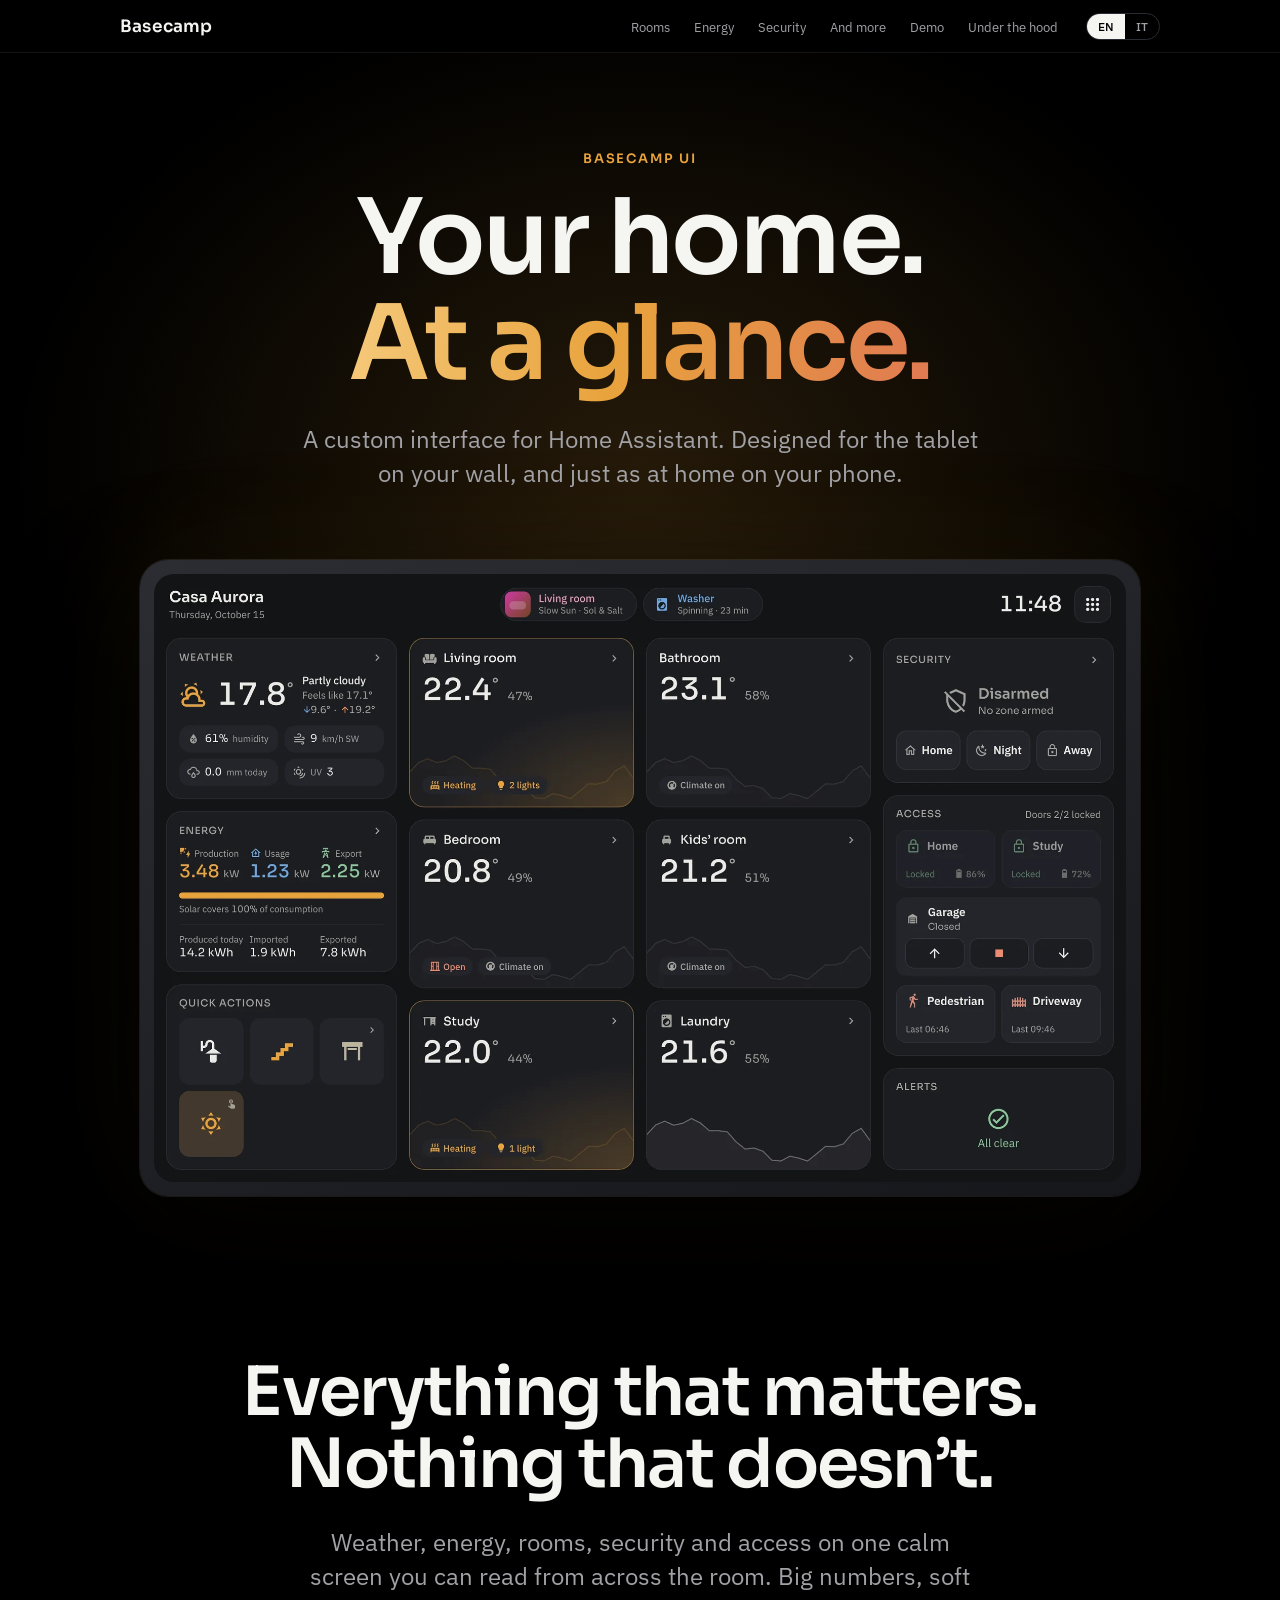
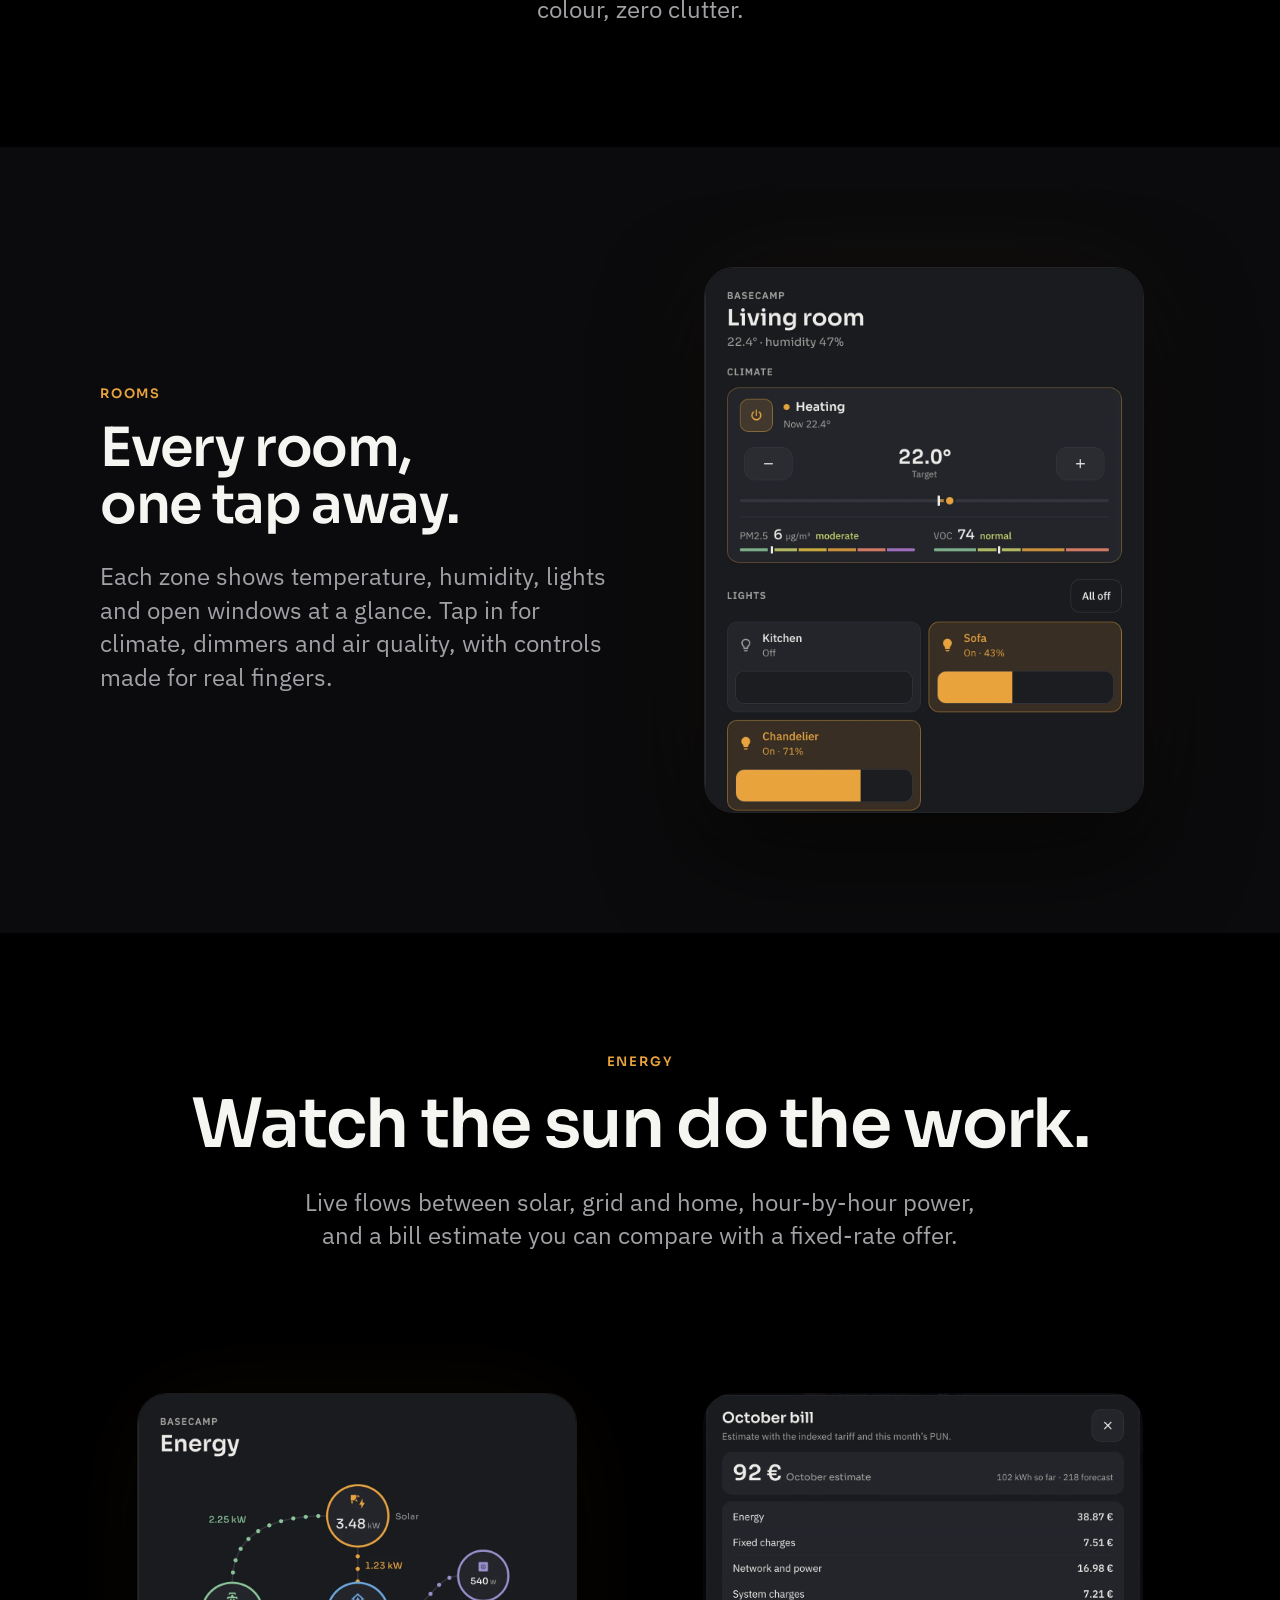
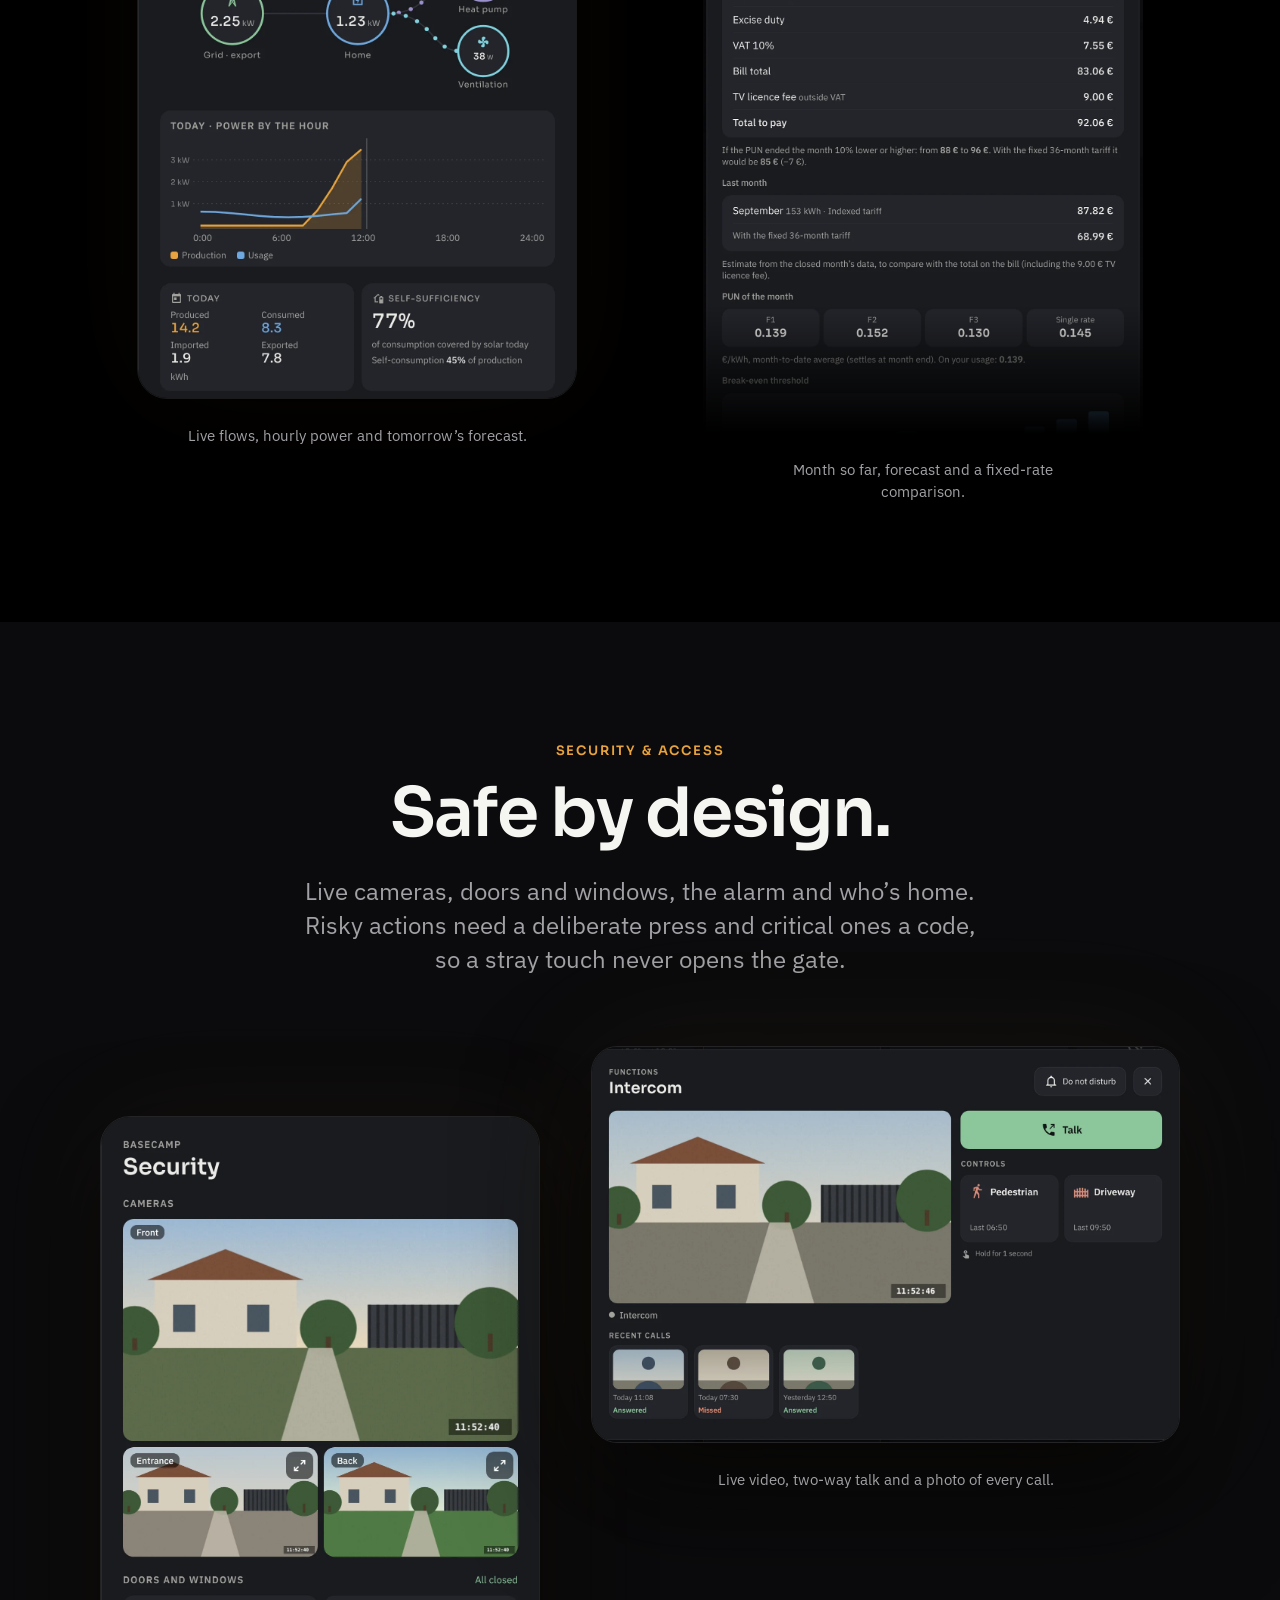
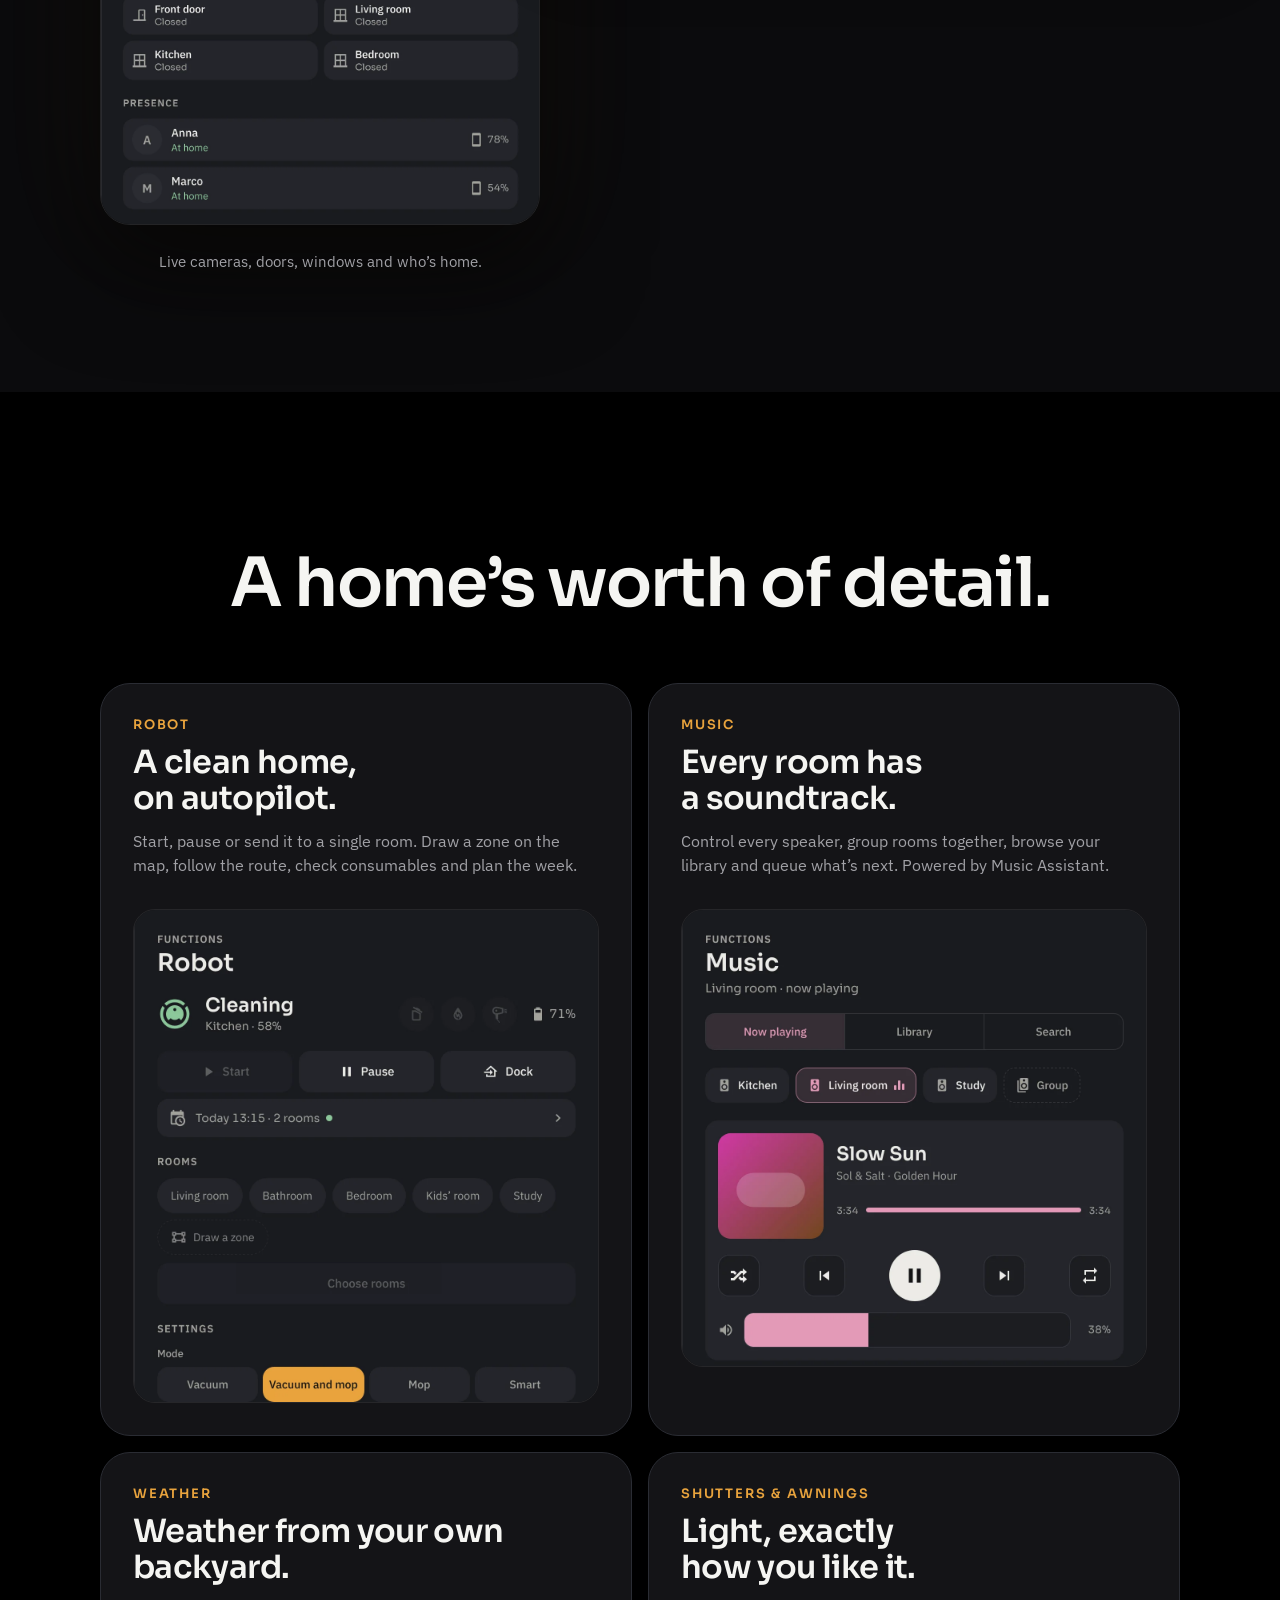
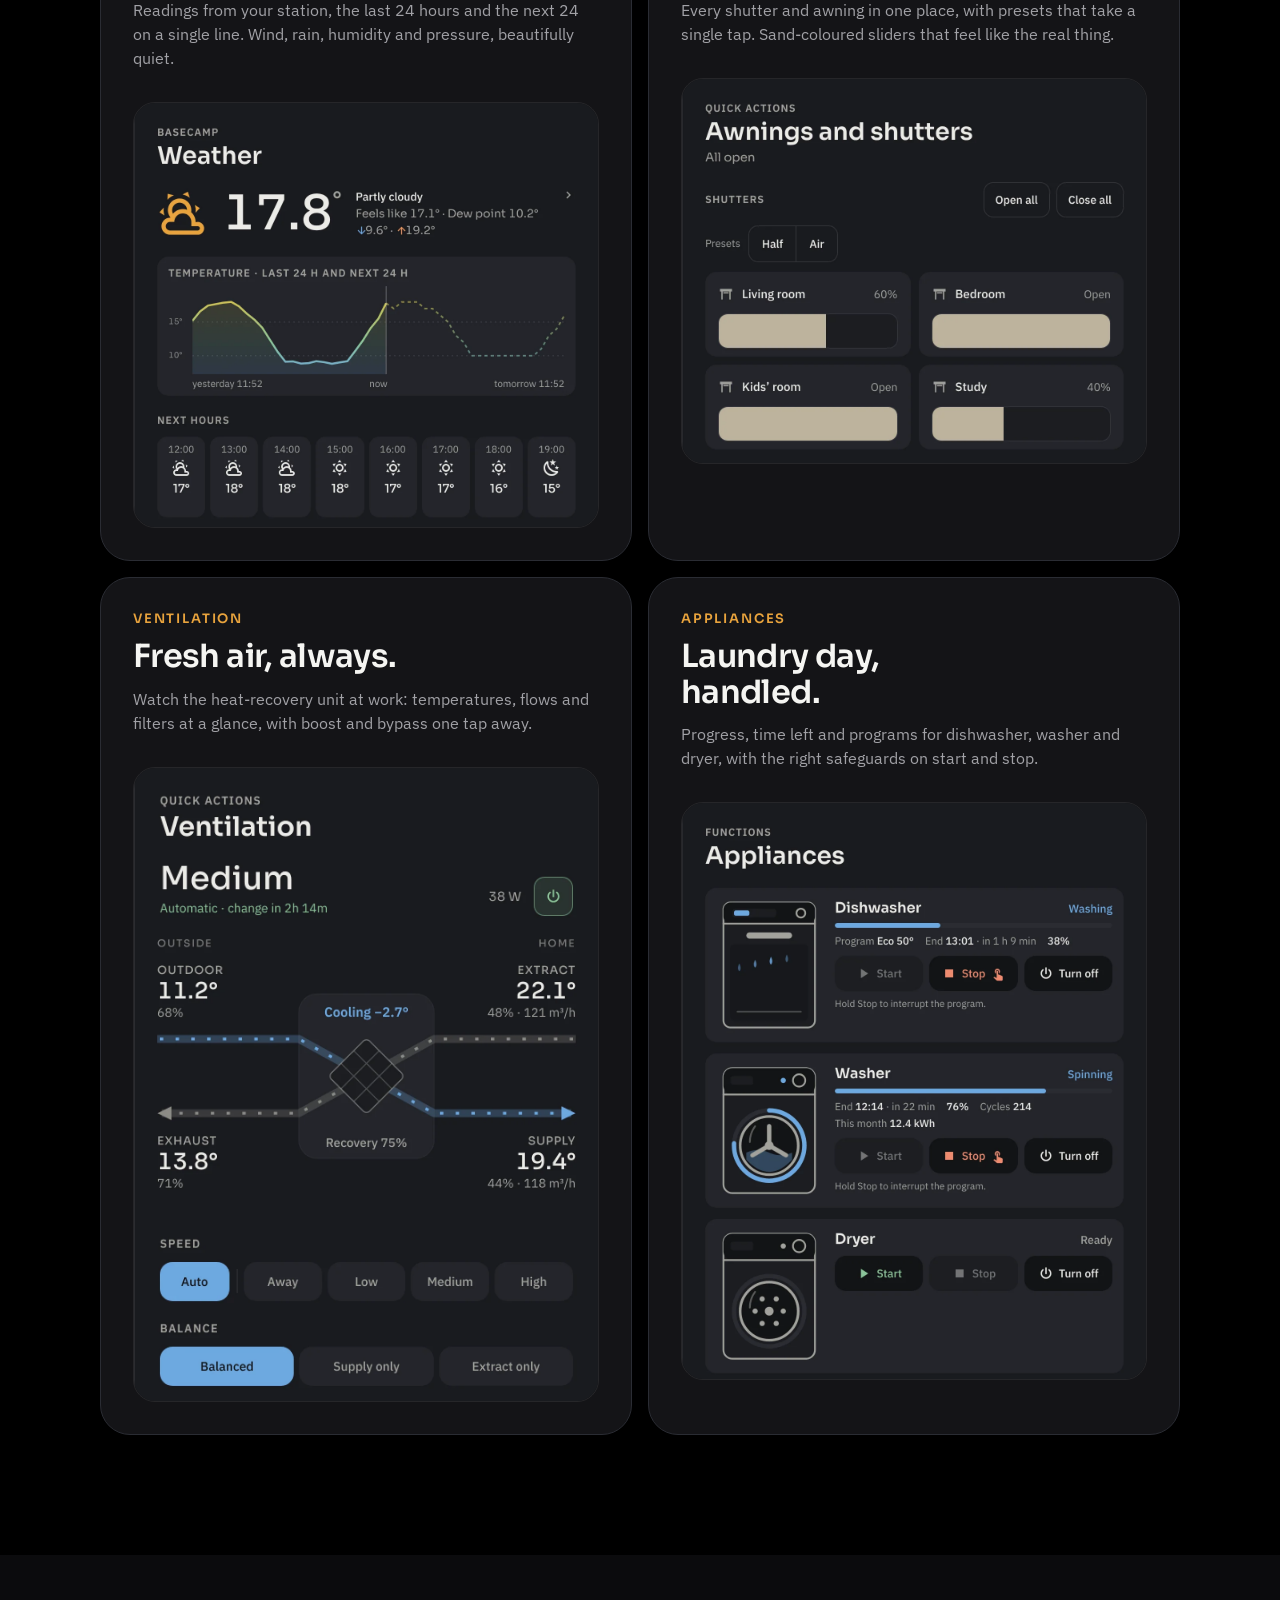
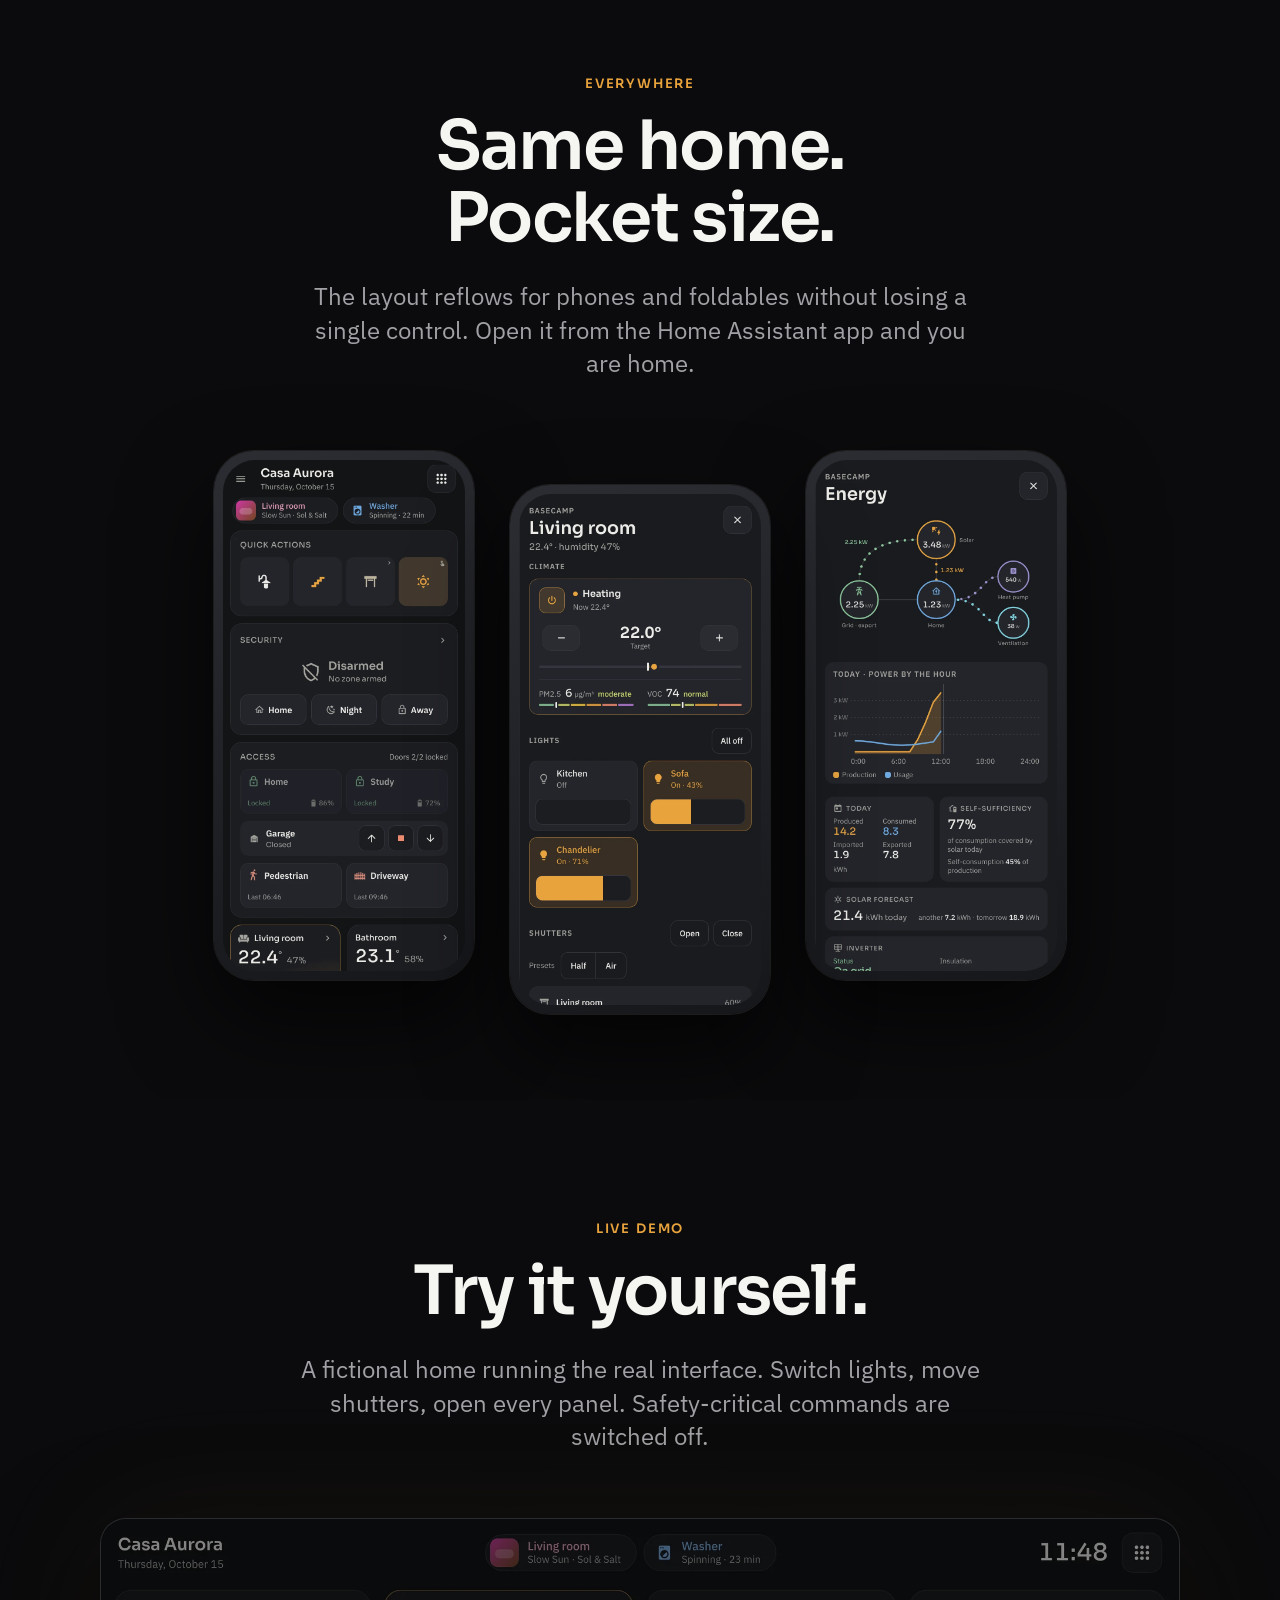
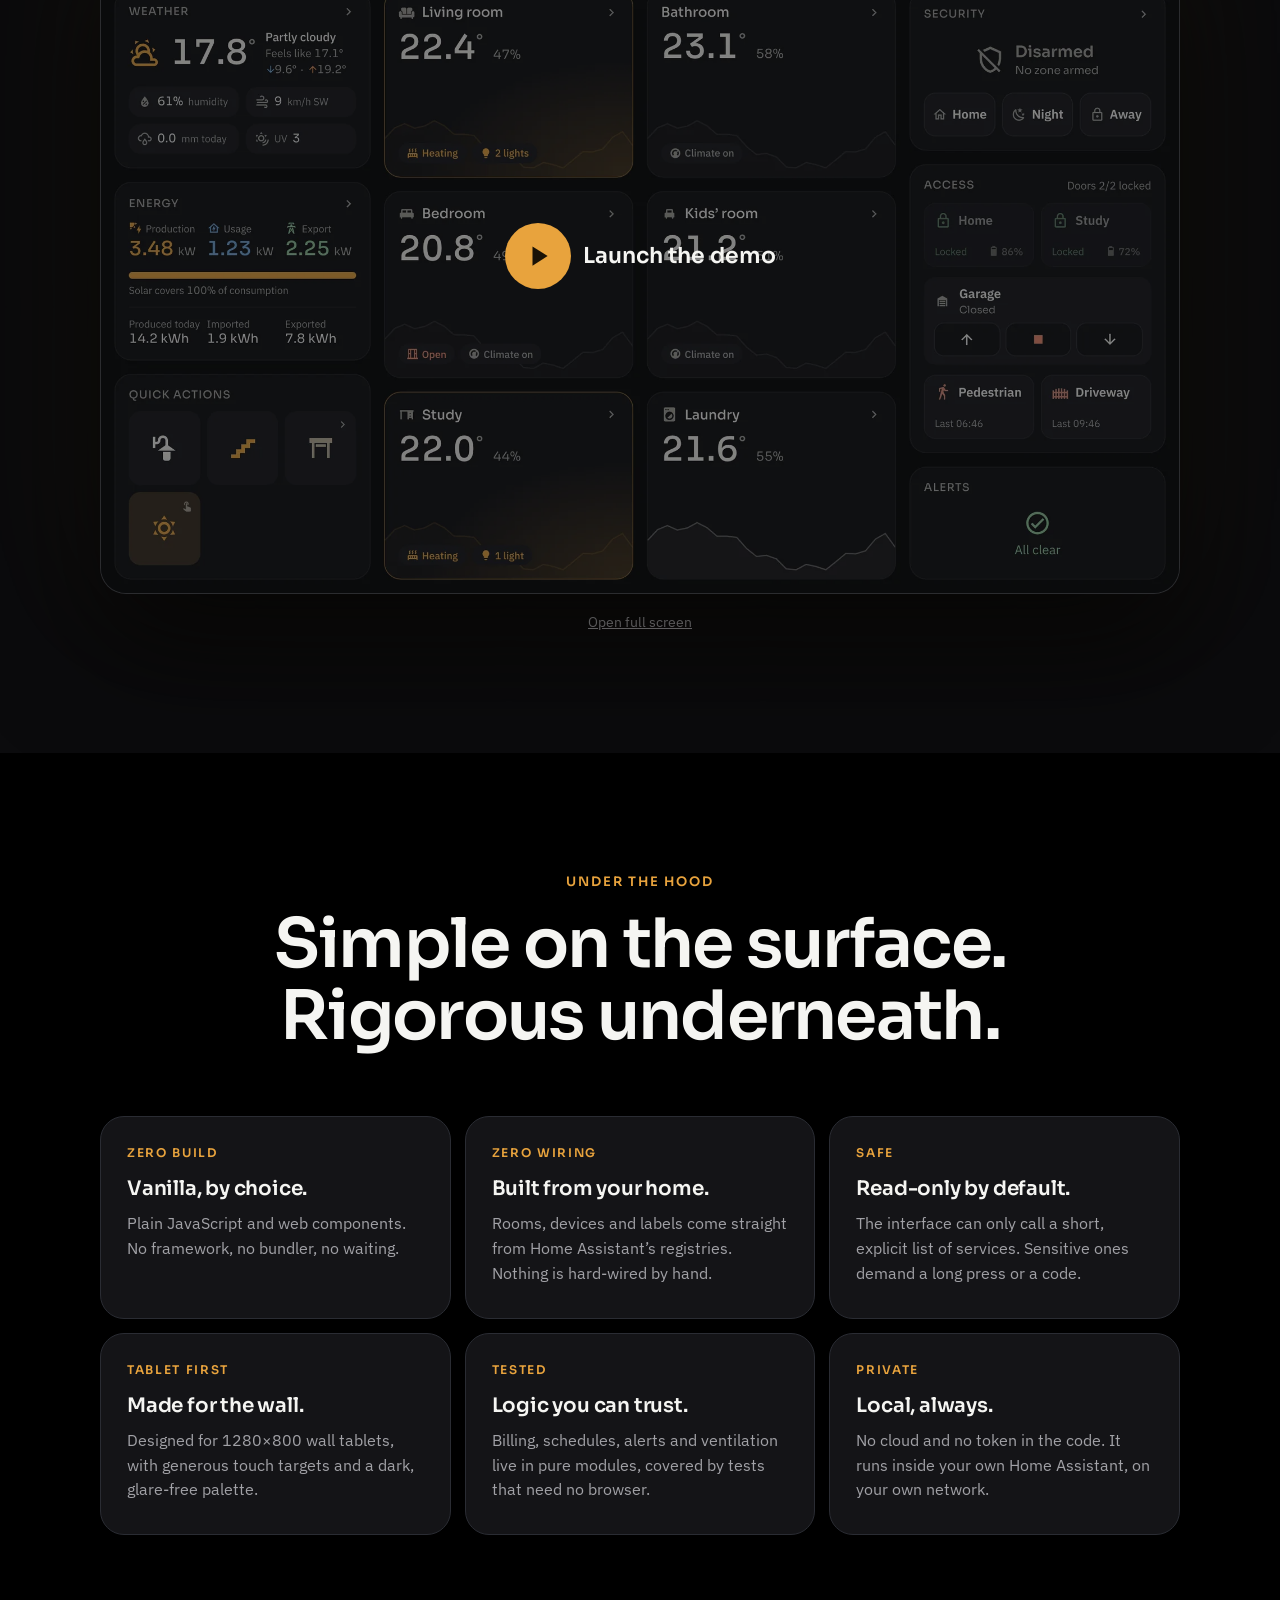
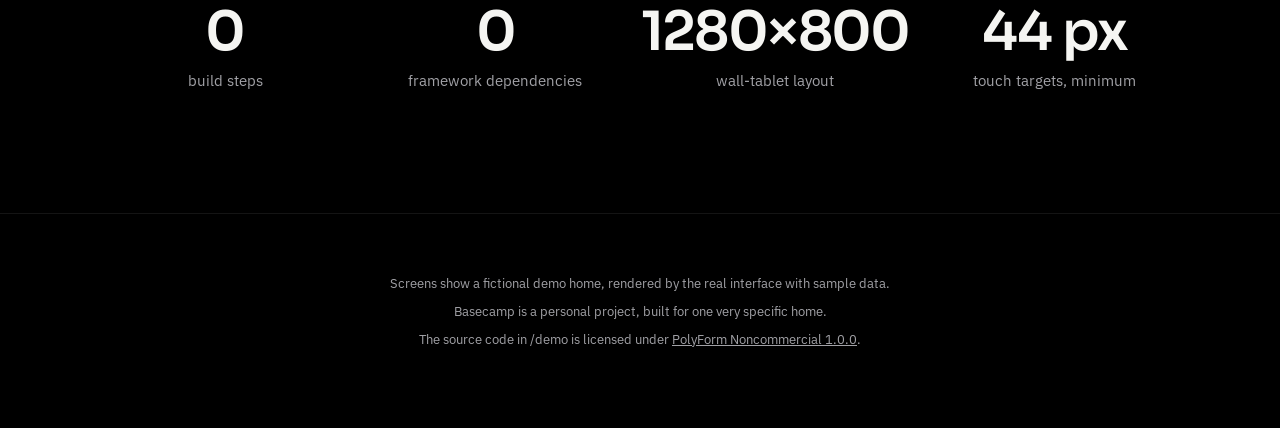
==== commit 89cbb684: "Add a live in-browser demo (PolyForm Noncommercial) and a Try it section Co-Authored-By: Claude Sonn" ====
--- a/index.html
+++ b/index.html
@@ -23,6 +23,7 @@
     <li><a href="#energy" data-i18n="nav.energy">Energy</a></li>
     <li><a href="#security" data-i18n="nav.security">Security</a></li>
     <li><a href="#more" data-i18n="nav.more">And more</a></li>
+    <li><a href="#demo" data-i18n="nav.demo">Demo</a></li>
     <li><a href="#inside" data-i18n="nav.inside">Under the hood</a></li>
   </ul>
   <div class="lang" role="group" aria-label="Language">
@@ -150,6 +151,21 @@
         <div class="phone rv"><img loading="lazy" src="assets/screens/en/zone-phone.webp" data-img="zone-phone" width="824" height="1740" data-i18n-alt="alt.p2" alt="" ></div>
         <div class="phone rv"><img loading="lazy" src="assets/screens/en/energy-phone.webp" data-img="energy-phone" width="824" height="1740" data-i18n-alt="alt.p3" alt="" ></div>
       </div>
+    </div>
+  </section>
+
+  <section id="demo" class="dark2 feature">
+    <div class="wrap">
+      <p class="eyebrow rv" data-i18n="demo.eyebrow">Live demo</p>
+      <h2 class="rv" data-i18n="demo.title">Try it yourself.</h2>
+      <p class="lead rv" data-i18n="demo.lead"></p>
+      <div class="demo-frame rv" id="demo-frame">
+        <button class="demo-launch" id="demo-launch" type="button">
+          <img loading="lazy" src="assets/screens/en/home-tablet.webp" data-img="home-tablet" width="1920" height="1200" alt="">
+          <span class="demo-play"><svg viewBox="0 0 24 24" aria-hidden="true"><path d="M8 5v14l11-7z"/></svg><span data-i18n="demo.launch">Launch the demo</span></span>
+        </button>
+      </div>
+      <p class="demo-note rv"><a id="demo-full" href="demo/" target="_blank" rel="noopener" data-i18n="demo.full">Open full screen</a></p>
     </div>
   </section>
 
@@ -178,6 +194,7 @@
 <footer>
   <p data-i18n="foot.1"></p>
   <p data-i18n="foot.2"></p>
+  <p><span data-i18n="foot.3">Source code in /demo is licensed under</span> <a href="LICENSE">PolyForm Noncommercial 1.0.0</a>.</p>
 </footer>
 
 <script src="assets/app.js"></script>
--- a/assets/style.css
+++ b/assets/style.css
@@ -116,3 +116,15 @@
 .bento-shot img{width:100%}
 
 @media(max-width:760px){.bento{grid-template-columns:1fr}.bento-copy{padding:26px 24px 4px}.bento-shot{margin:20px 24px 24px}}
+
+/* Live demo */
+.demo-frame{position:relative;margin:64px auto 0;max-width:1080px;border-radius:26px;overflow:hidden;border:1px solid rgba(255,255,255,.1);background:#131417;box-shadow:0 50px 120px rgba(0,0,0,.7),0 0 140px rgba(232,163,61,.07)}
+.demo-frame iframe{border:0;display:block;transform-origin:0 0;background:#131417}
+.demo-launch{display:block;position:relative;width:100%;padding:0;border:0;background:none;cursor:pointer;color:inherit}
+.demo-launch img{width:100%;filter:brightness(.55) saturate(.9);transition:filter .3s}
+.demo-launch:hover img,.demo-launch:focus-visible img{filter:brightness(.7)}
+.demo-play{position:absolute;inset:0;display:flex;align-items:center;justify-content:center;gap:12px;font:600 clamp(16px,2.2vw,22px) var(--display)}
+.demo-play svg{width:1.5em;height:1.5em;padding:.75em;box-sizing:content-box;background:var(--amber);fill:#1a1206;border-radius:50%}
+.demo-note{margin:18px 0 0;font-size:14px}
+.demo-note a{color:var(--muted)}
+@media(max-width:820px){.demo-frame{border-radius:22px}}
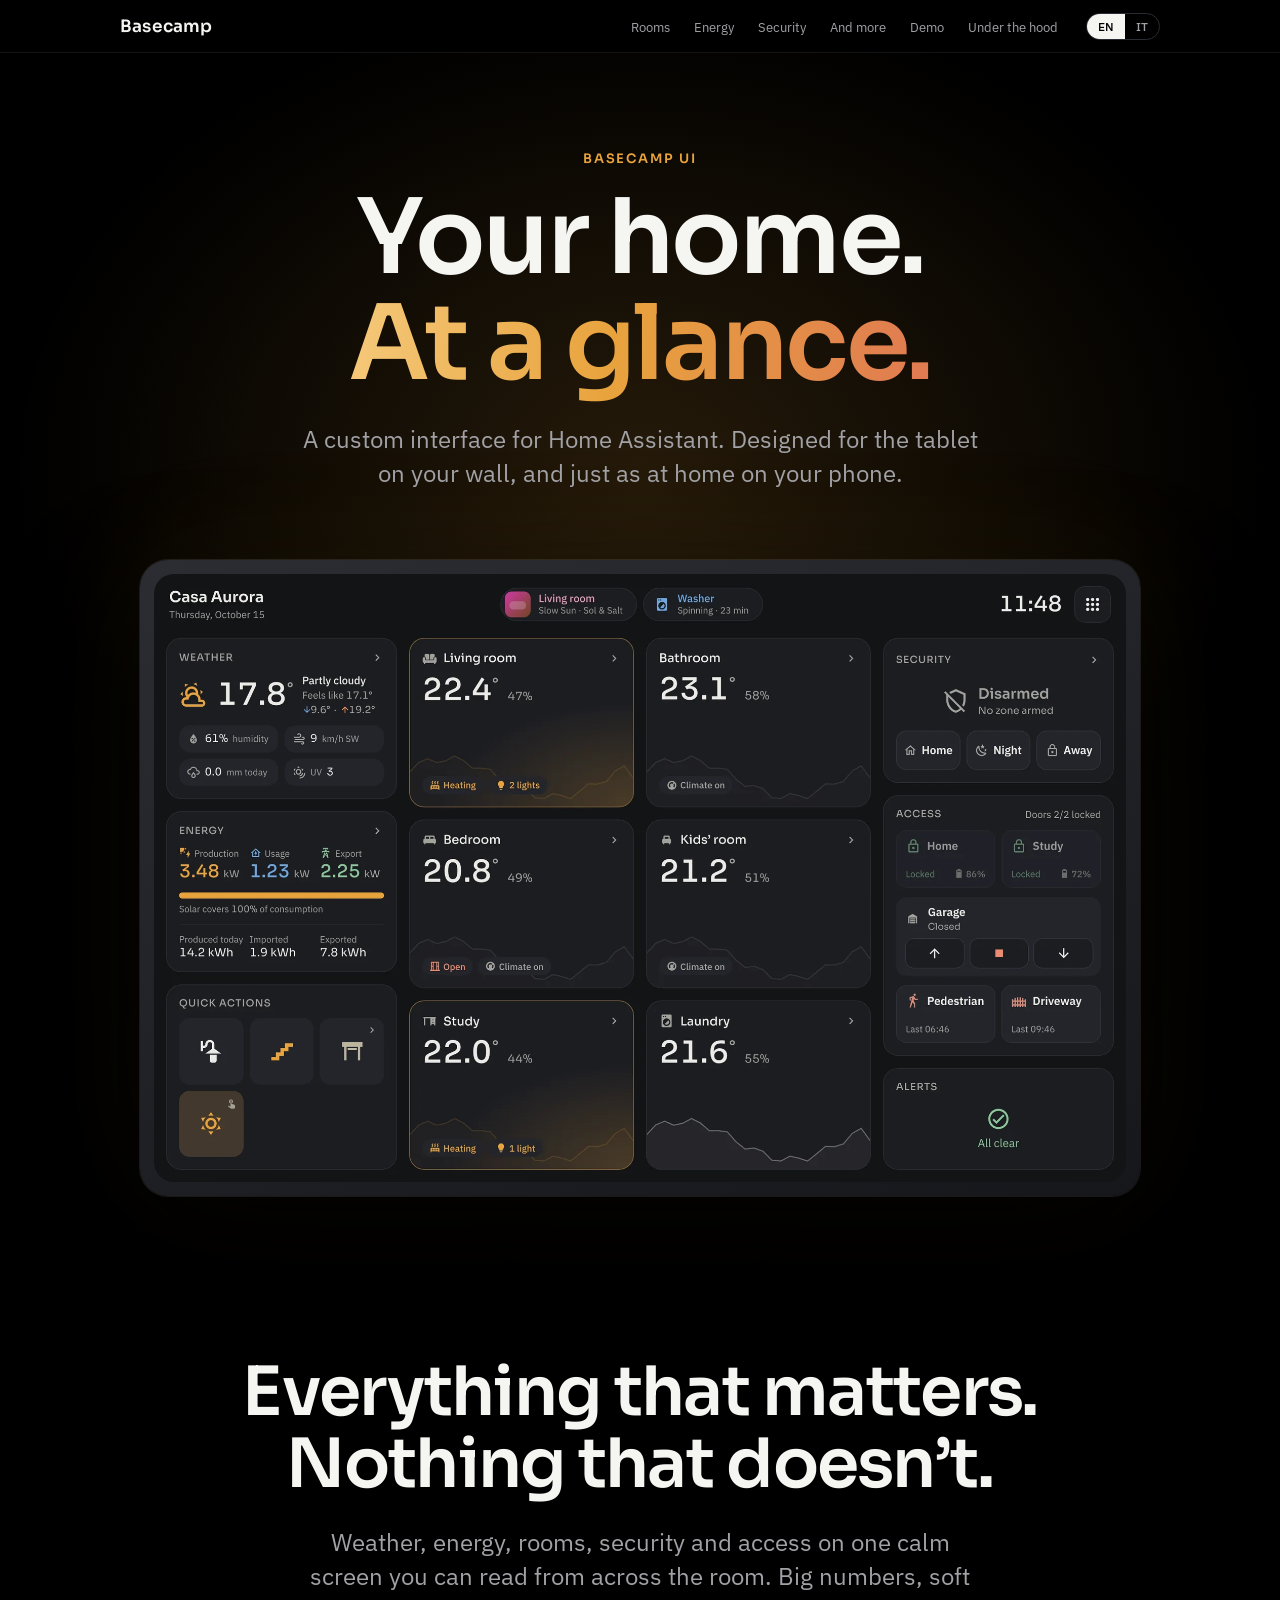
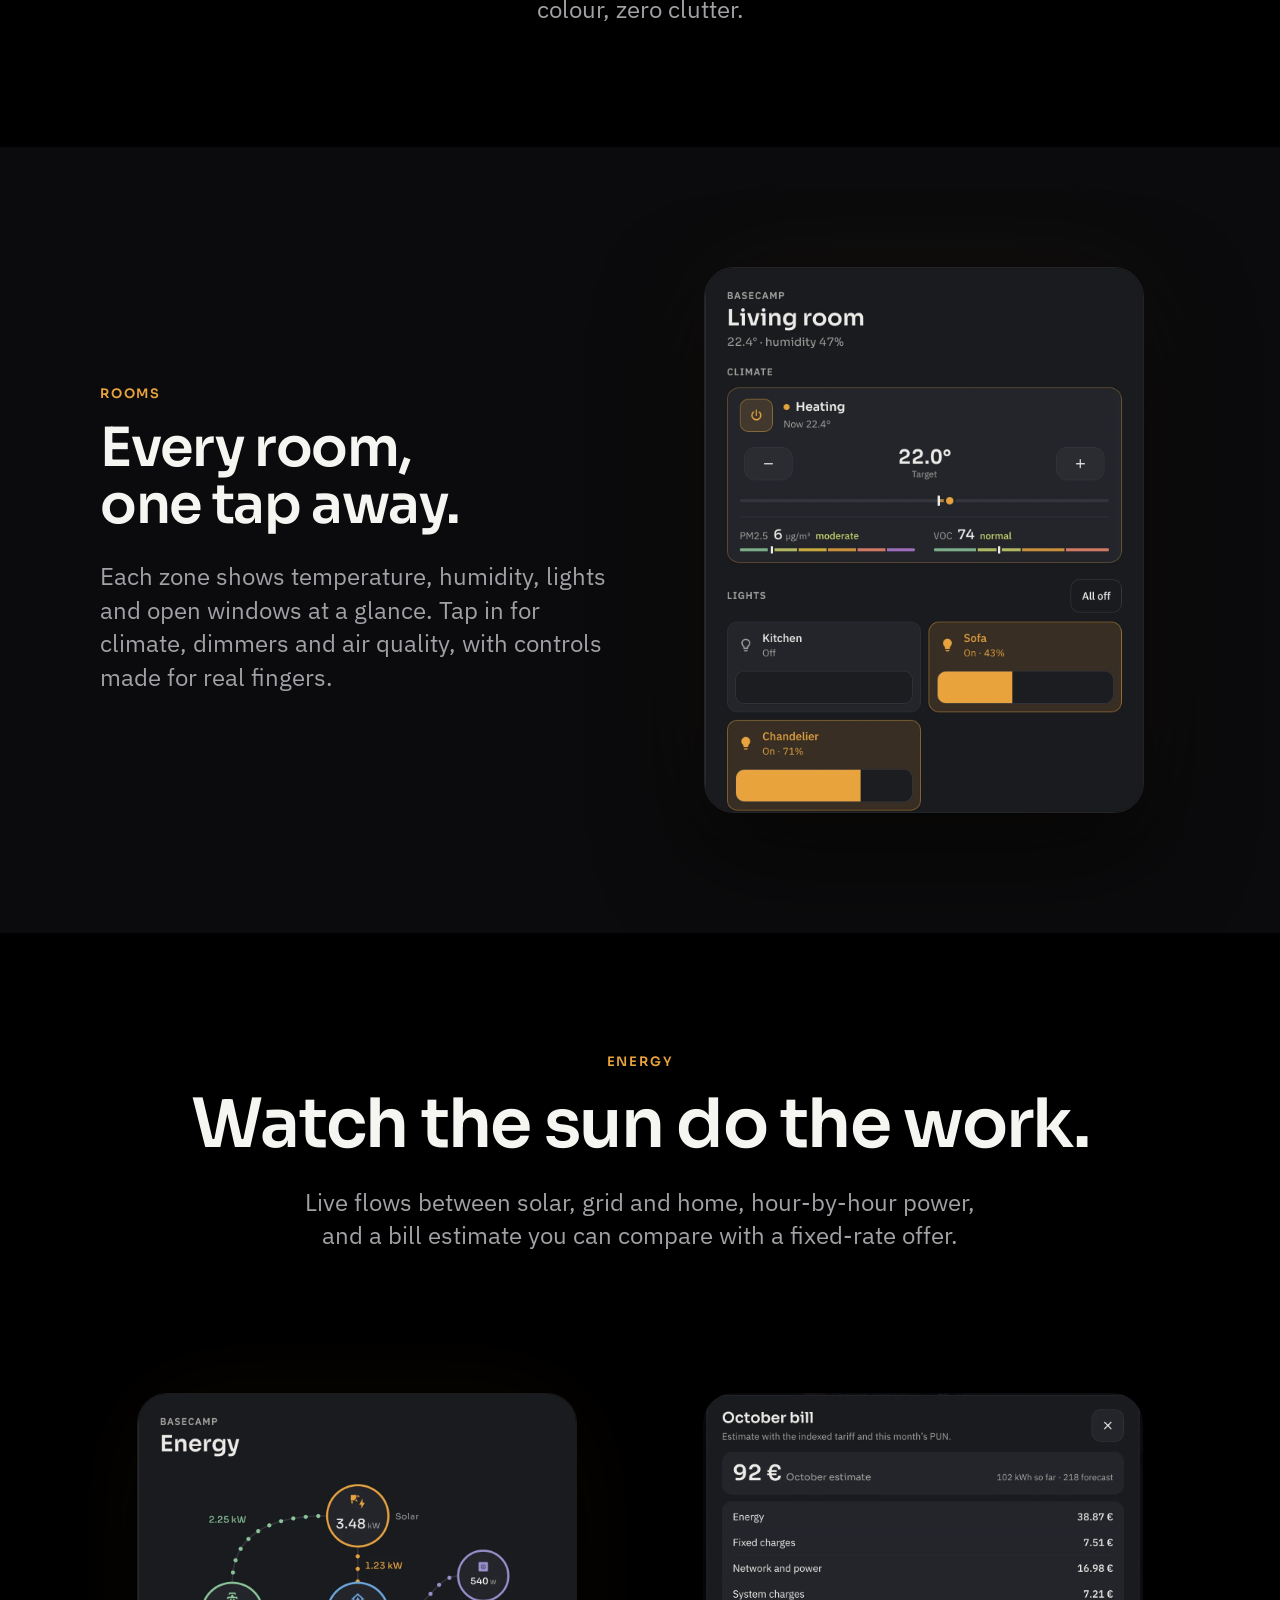
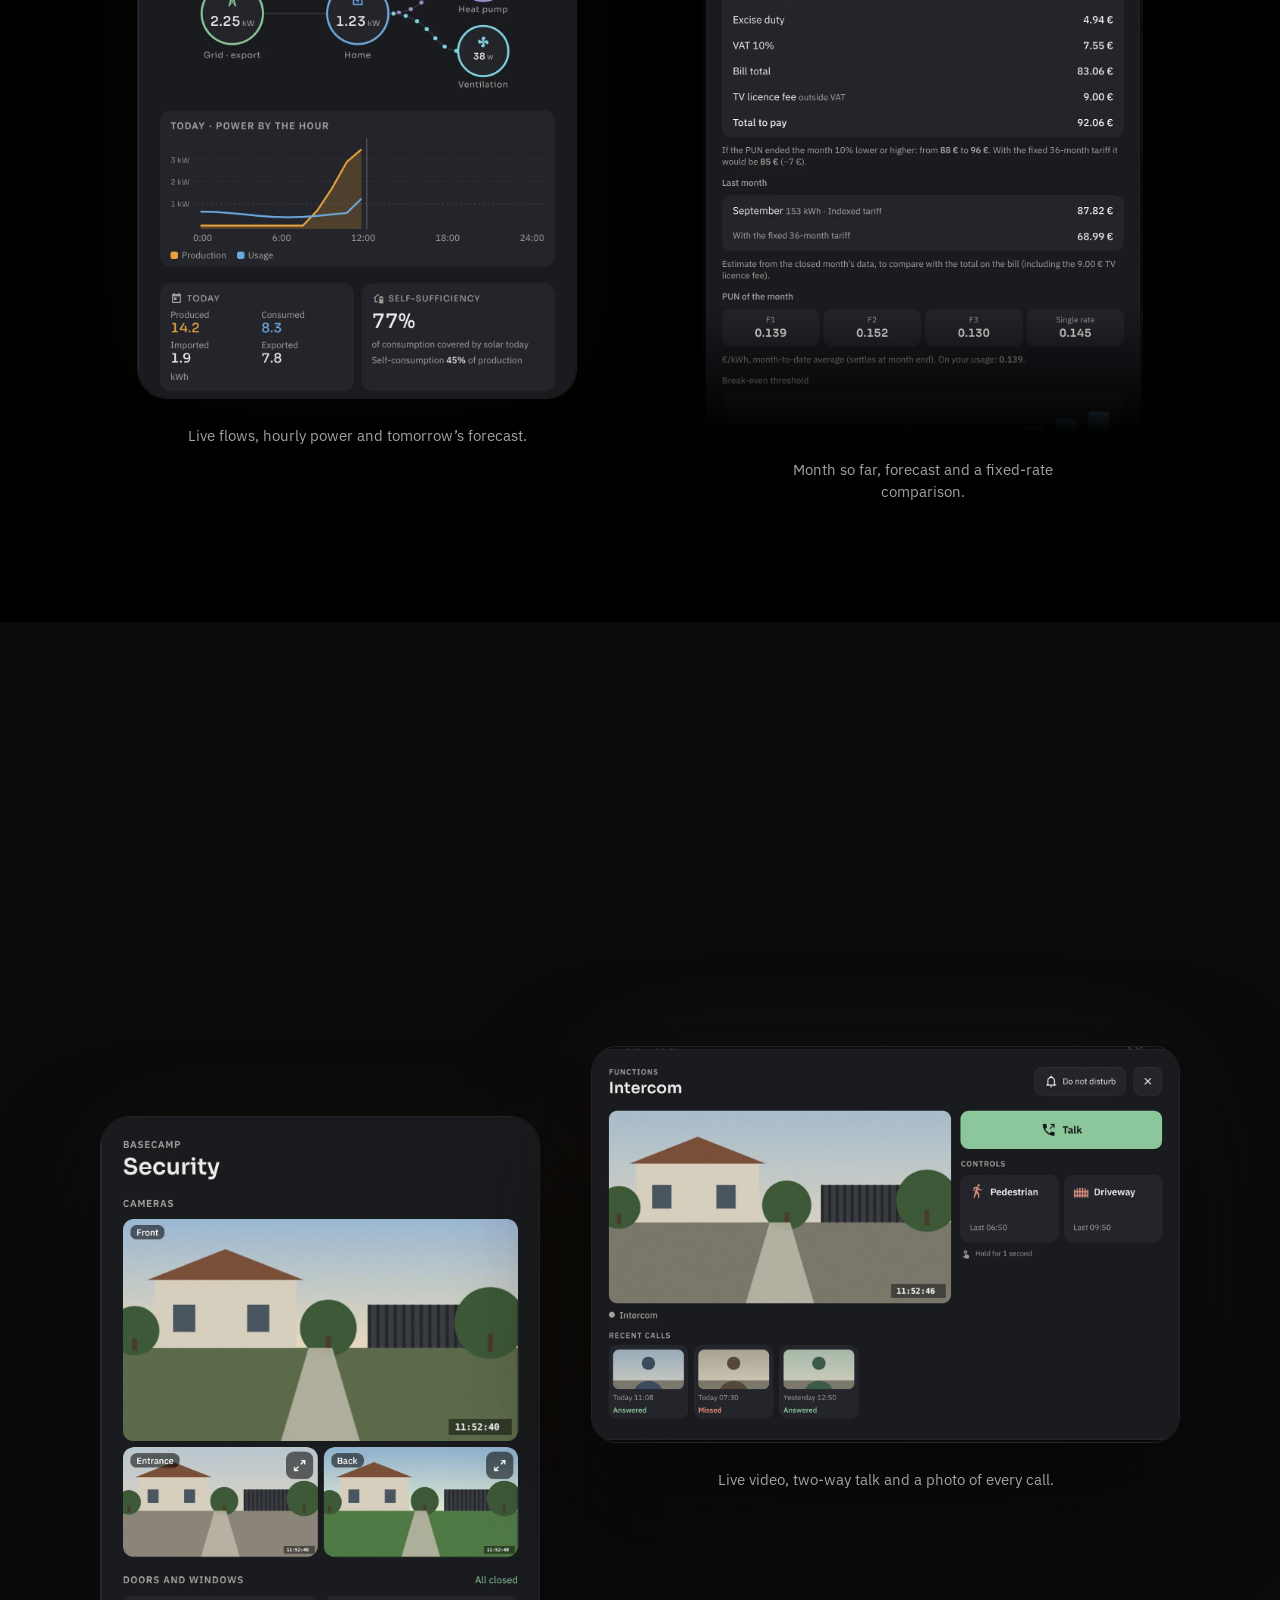
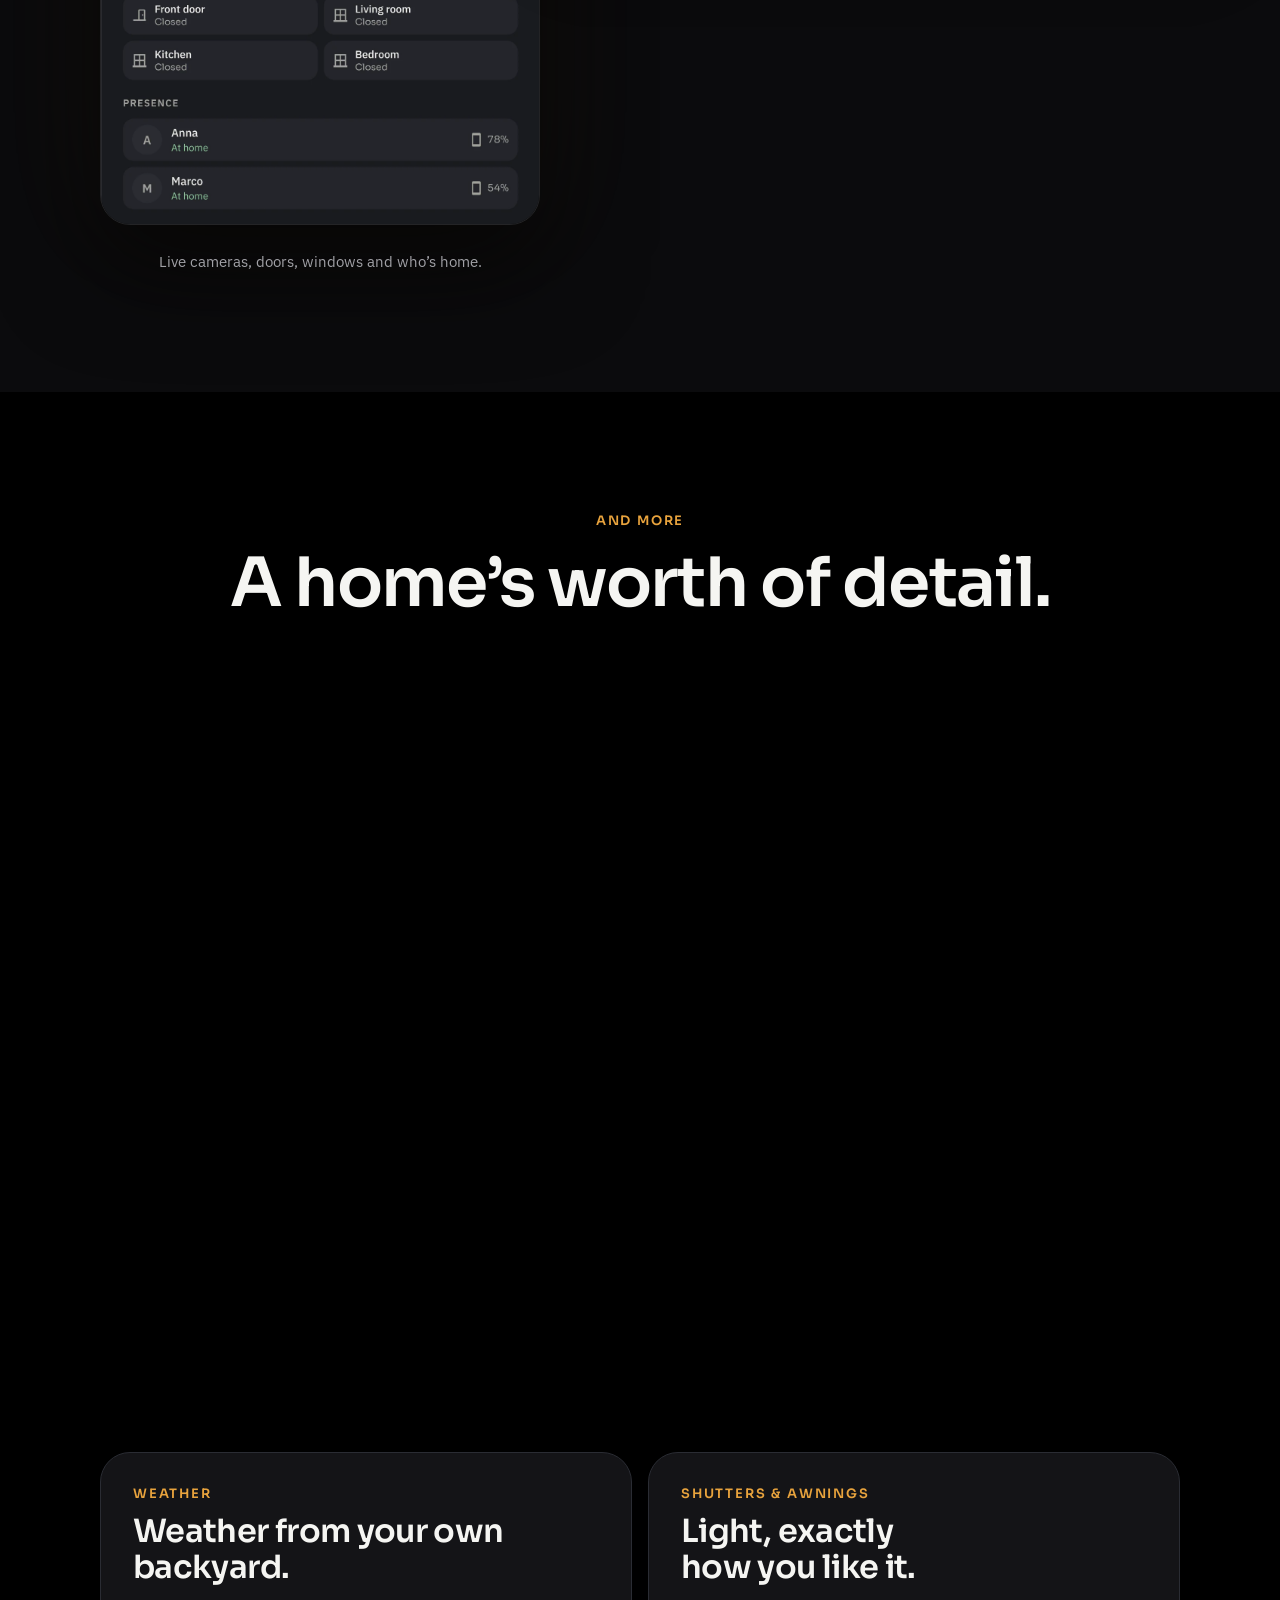
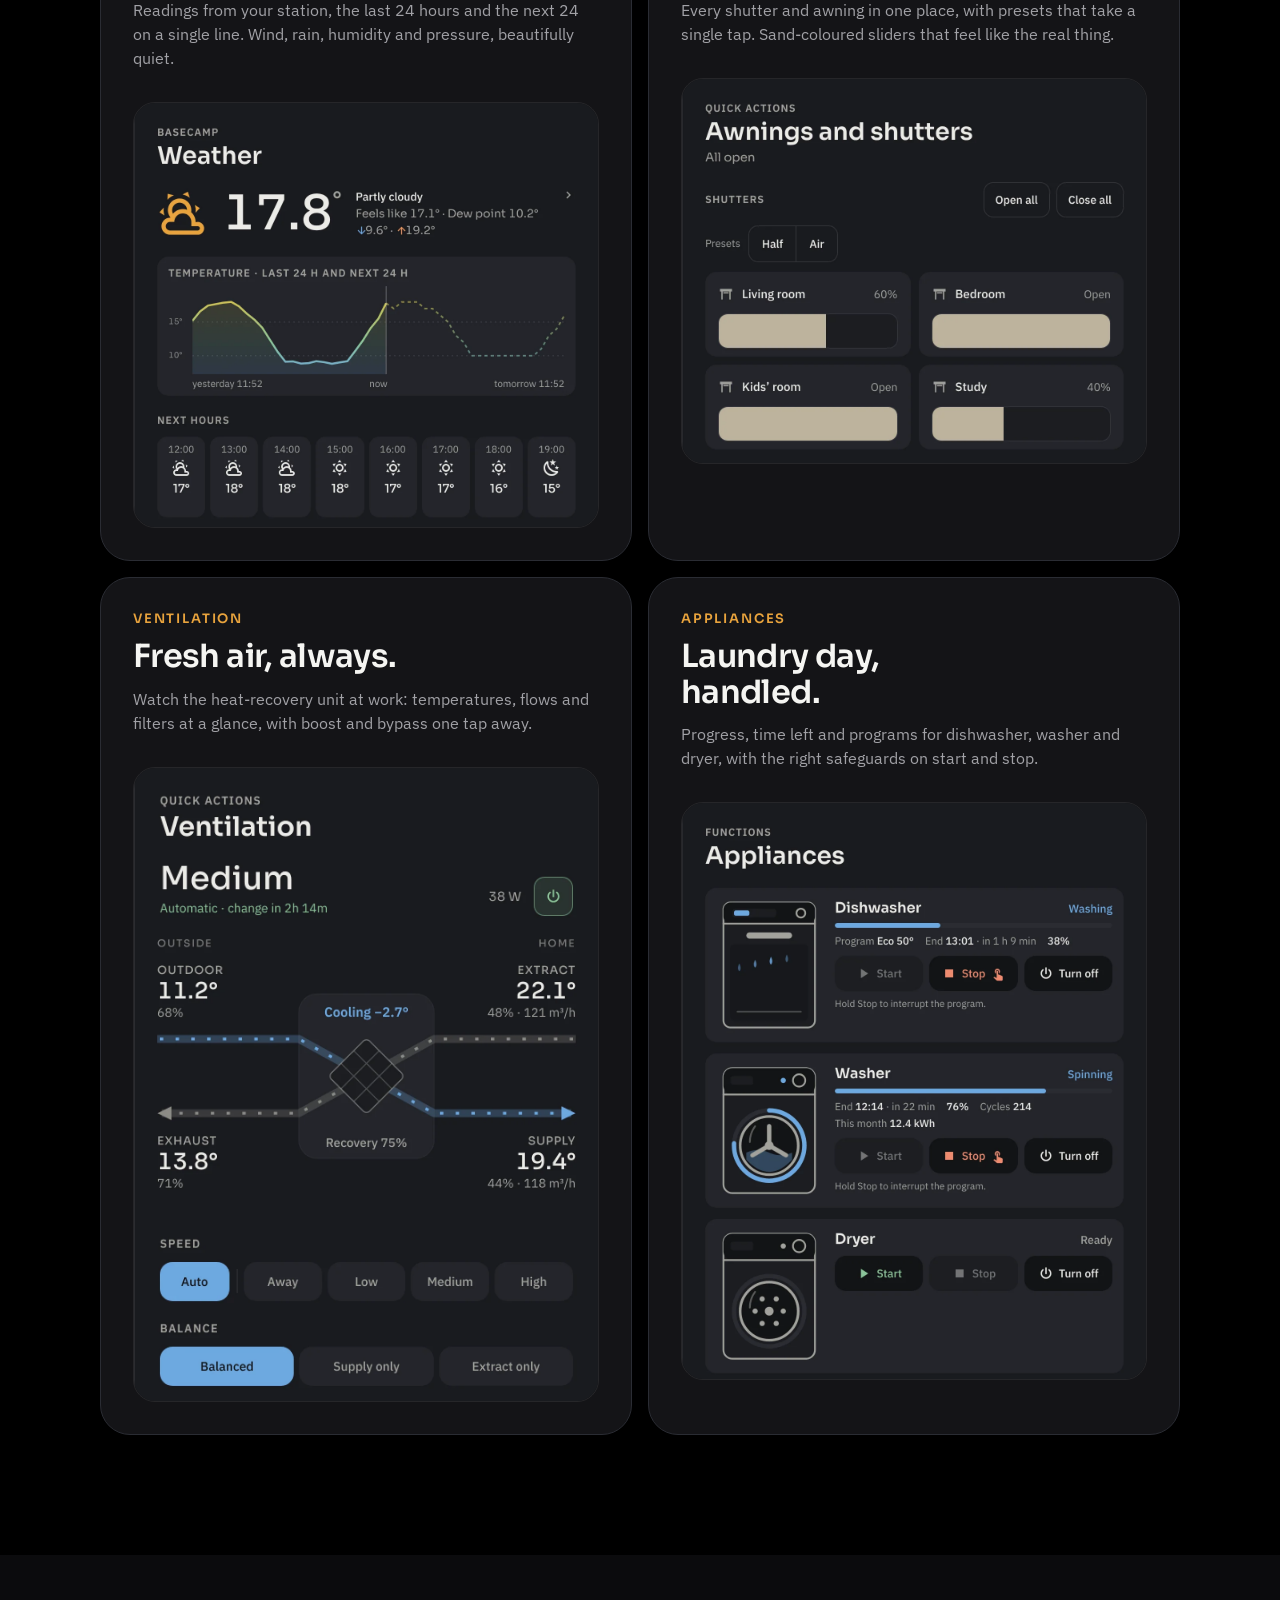
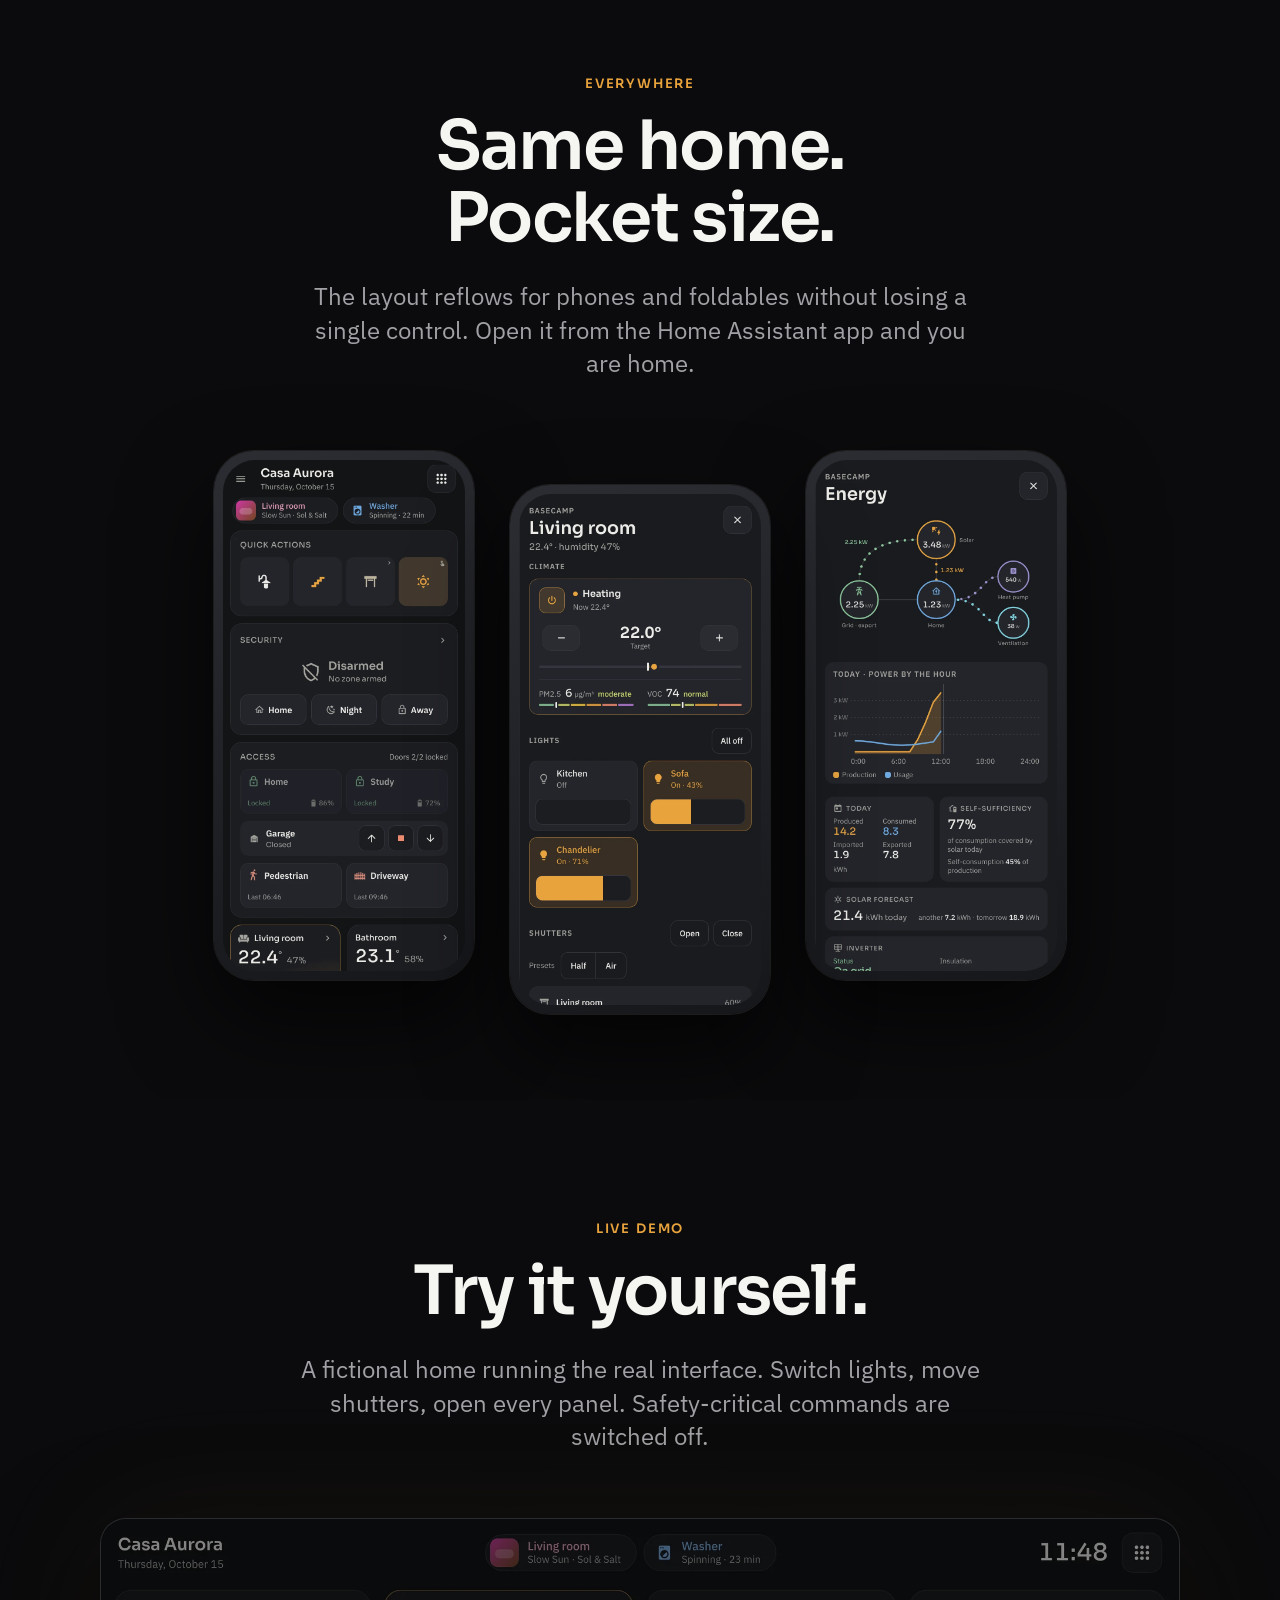
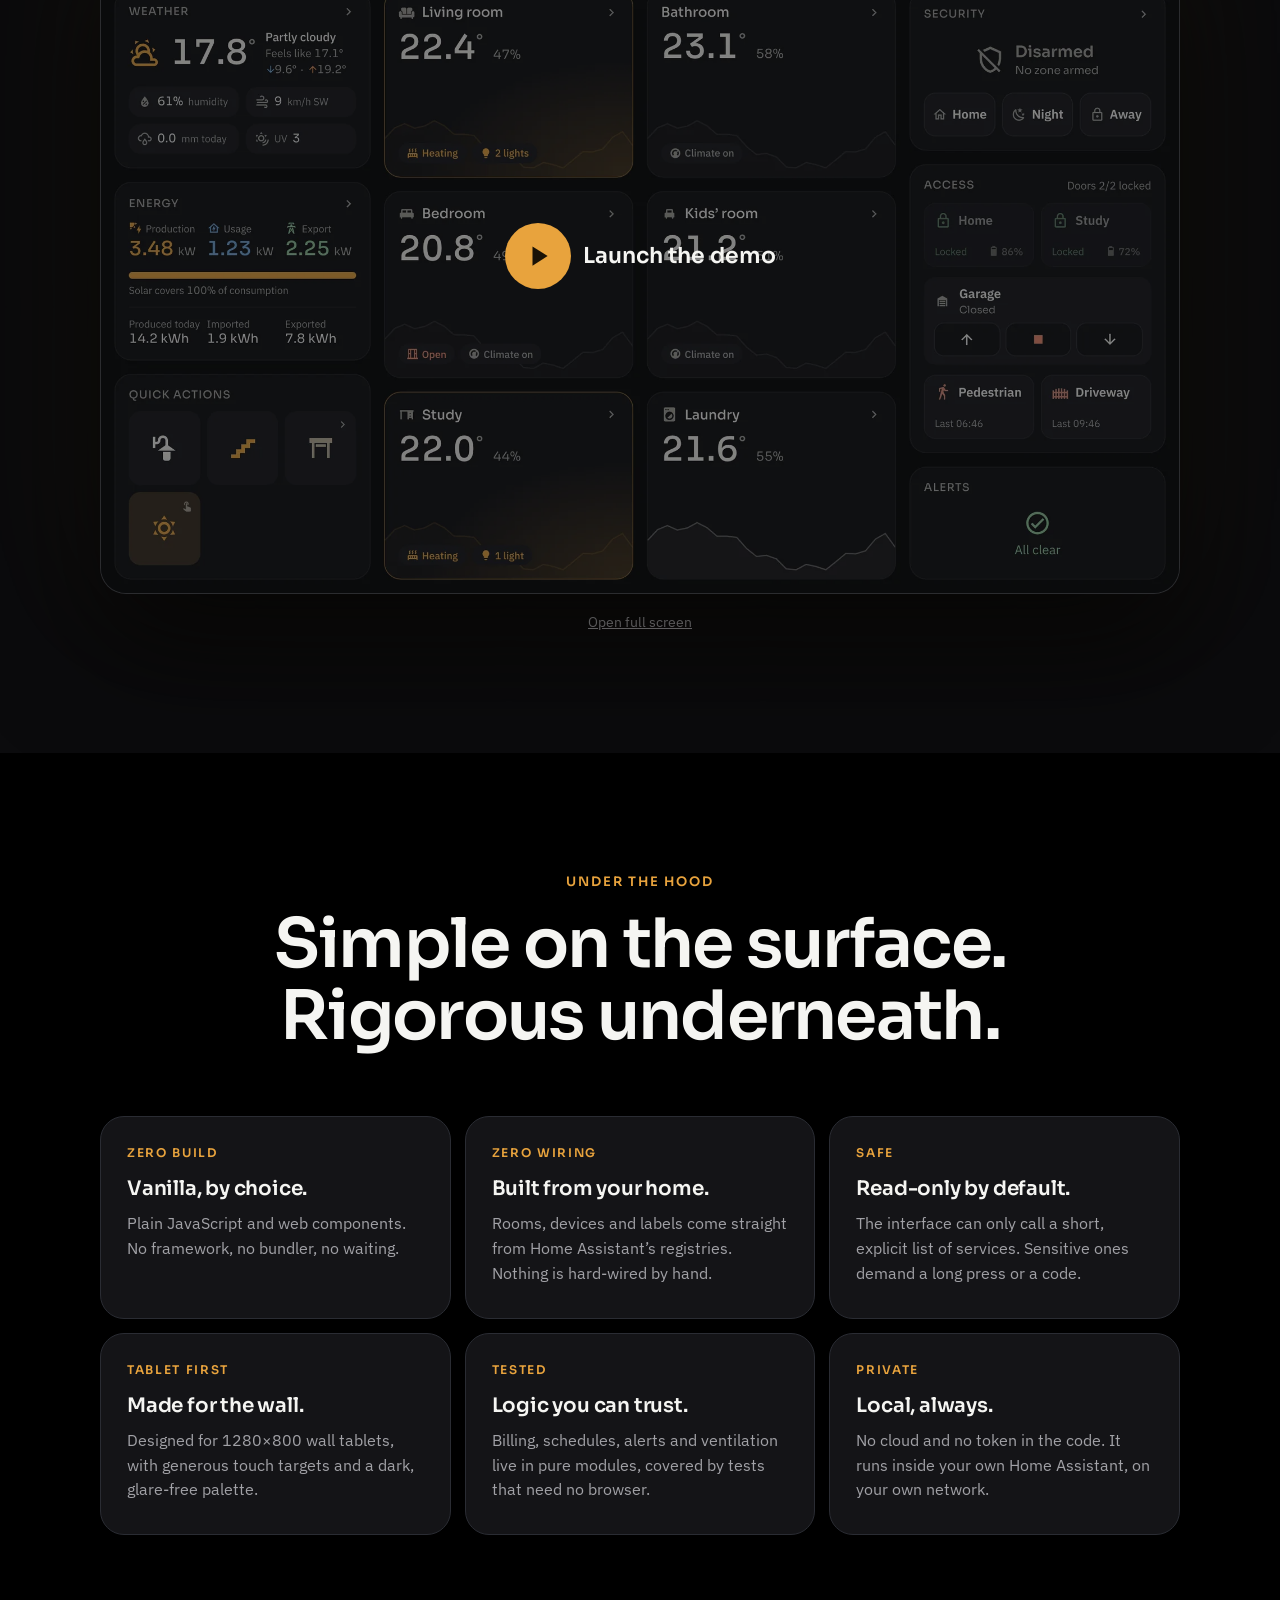
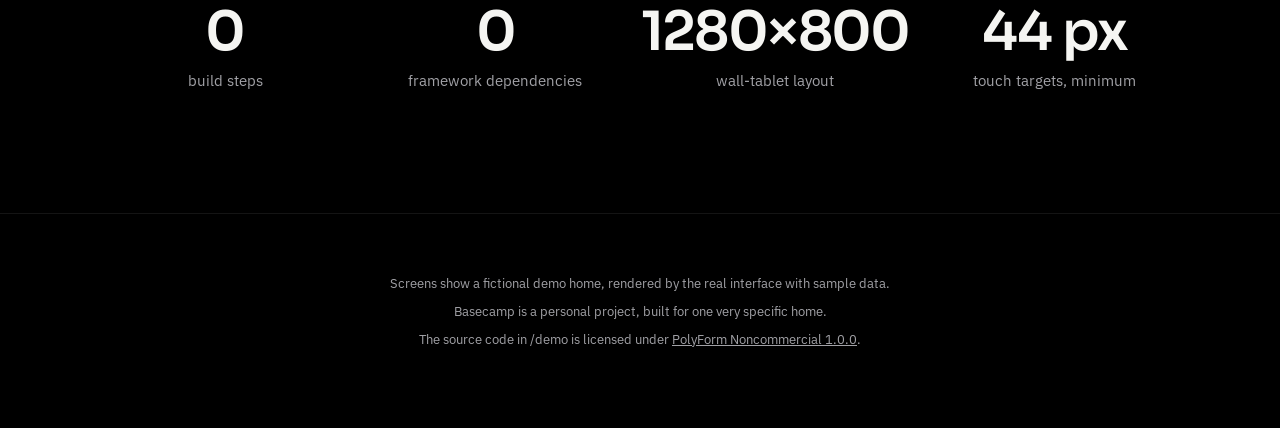
==== commit 3f69d2e1: "Add favicon set, web manifest and social share image Co-Authored-By: Claude Sonnet 5.5 <noreply@anth" ====
--- a/index.html
+++ b/index.html
@@ -6,9 +6,24 @@
 <title>Basecamp UI — Your home, at a glance</title>
 <meta name="description" content="Basecamp is a custom interface for Home Assistant, designed for the wall tablet and just as at home on your phone.">
 <meta name="theme-color" content="#000000">
-<meta property="og:title" content="Basecamp UI">
-<meta property="og:description" content="Your home. At a glance. A custom interface for Home Assistant.">
-<meta property="og:image" content="assets/screens/en/home-tablet.webp">
+<link rel="canonical" href="https://basecamp-ui.altr.dev/">
+<link rel="icon" href="assets/icons/favicon.svg" type="image/svg+xml">
+<link rel="icon" href="favicon.ico" sizes="48x48">
+<link rel="apple-touch-icon" href="assets/icons/apple-touch-icon.png">
+<link rel="manifest" href="site.webmanifest">
+<meta property="og:type" content="website">
+<meta property="og:site_name" content="Basecamp UI">
+<meta property="og:url" content="https://basecamp-ui.altr.dev/">
+<meta property="og:title" content="Basecamp UI — Your home, at a glance">
+<meta property="og:description" content="A custom interface for Home Assistant, designed for the tablet on your wall. Try the live demo.">
+<meta property="og:image" content="https://basecamp-ui.altr.dev/assets/og.png">
+<meta property="og:image:width" content="1200">
+<meta property="og:image:height" content="630">
+<meta property="og:image:alt" content="Basecamp UI home screen on a wall tablet">
+<meta name="twitter:card" content="summary_large_image">
+<meta name="twitter:title" content="Basecamp UI — Your home, at a glance">
+<meta name="twitter:description" content="A custom interface for Home Assistant, designed for the tablet on your wall. Try the live demo.">
+<meta name="twitter:image" content="https://basecamp-ui.altr.dev/assets/og.png">
 <link rel="preconnect" href="https://fonts.googleapis.com">
 <link rel="preconnect" href="https://fonts.gstatic.com" crossorigin>
 <link href="https://fonts.googleapis.com/css2?family=IBM+Plex+Sans:wght@400;500;600&family=Sora:wght@400;500;600&display=swap" rel="stylesheet">
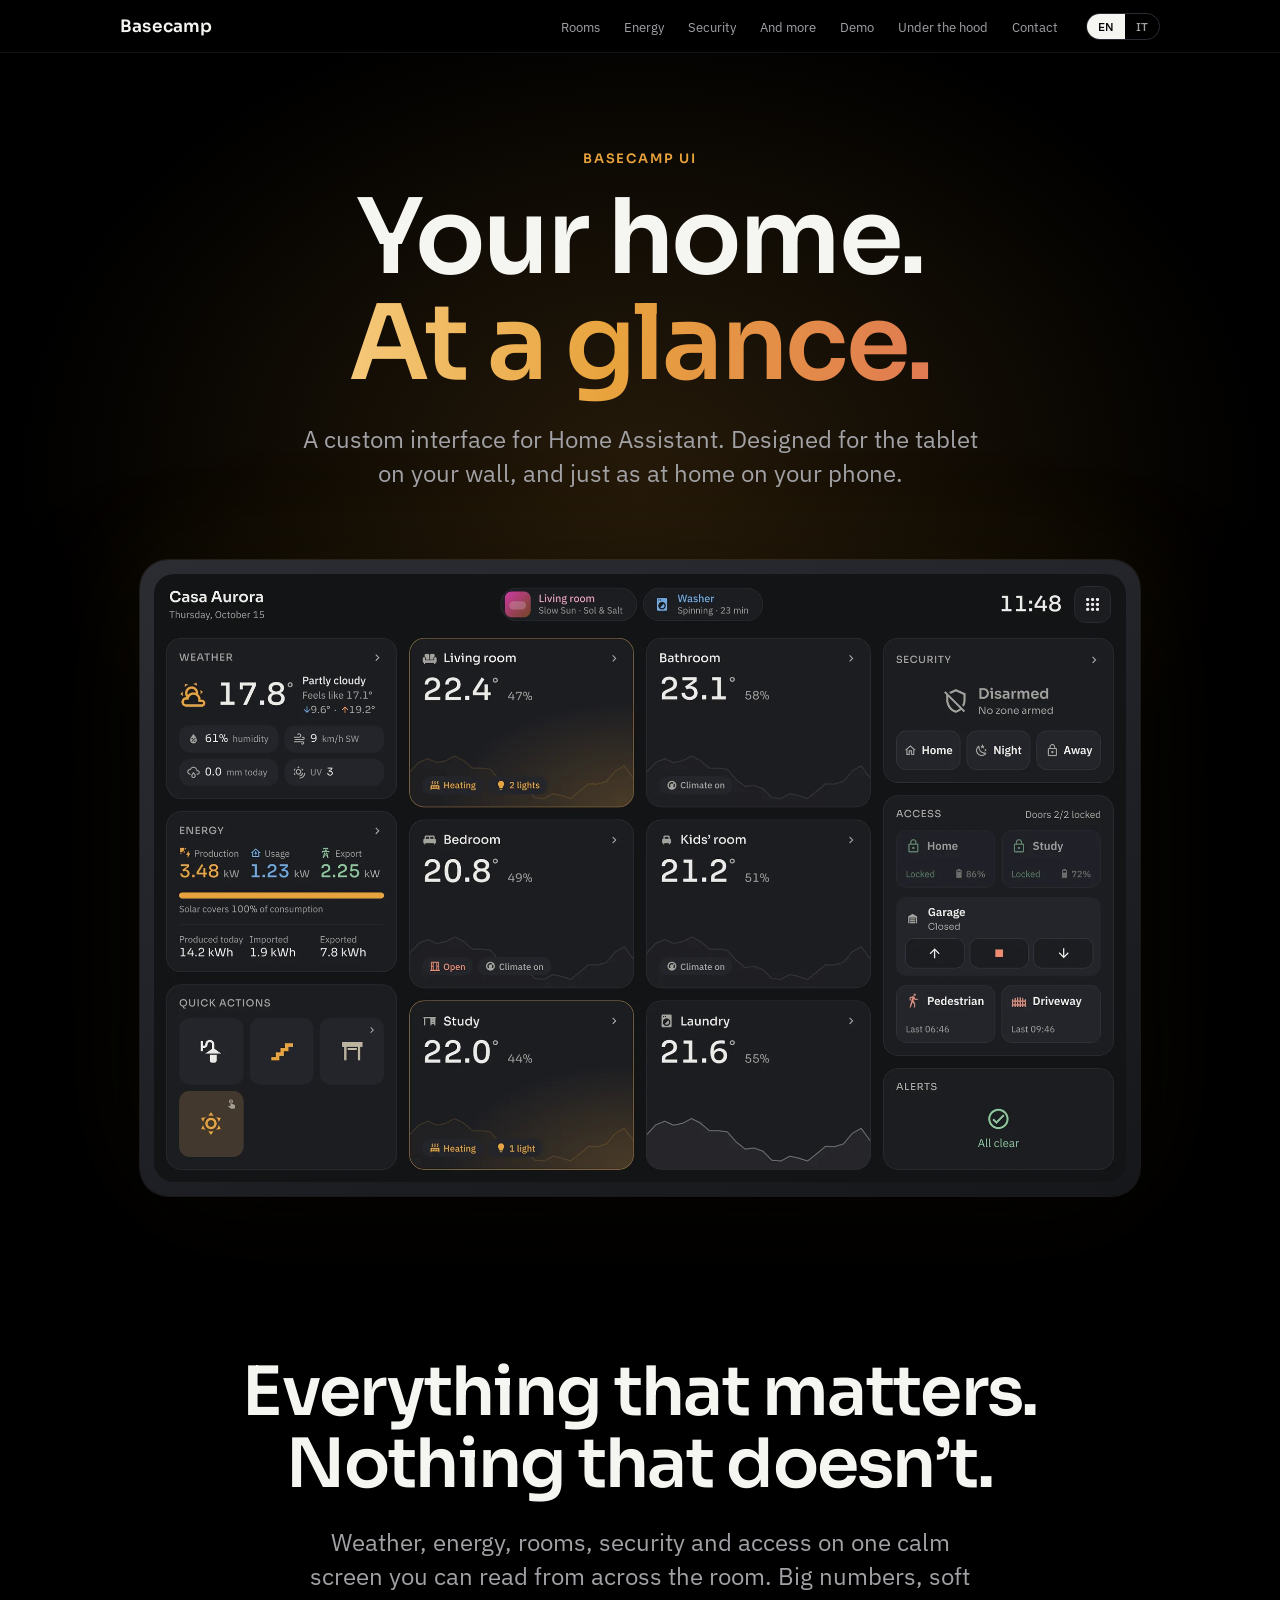
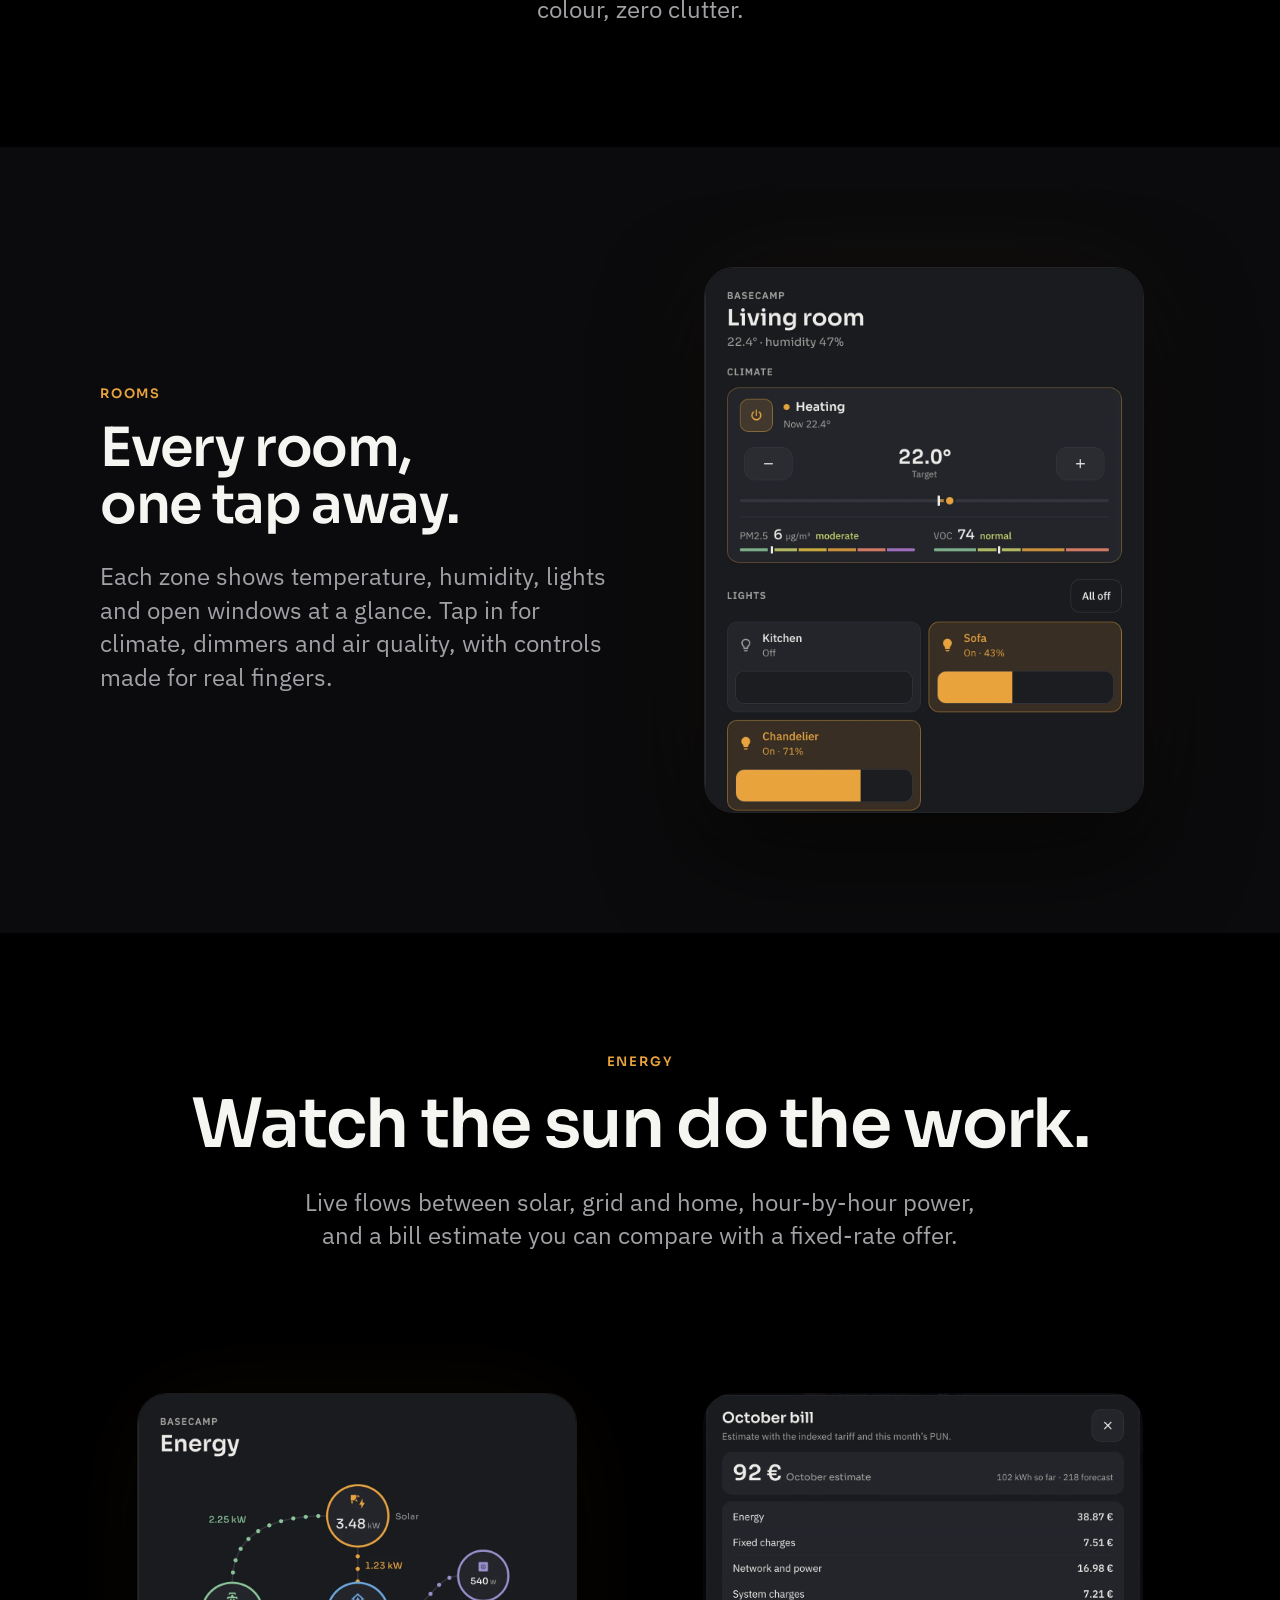
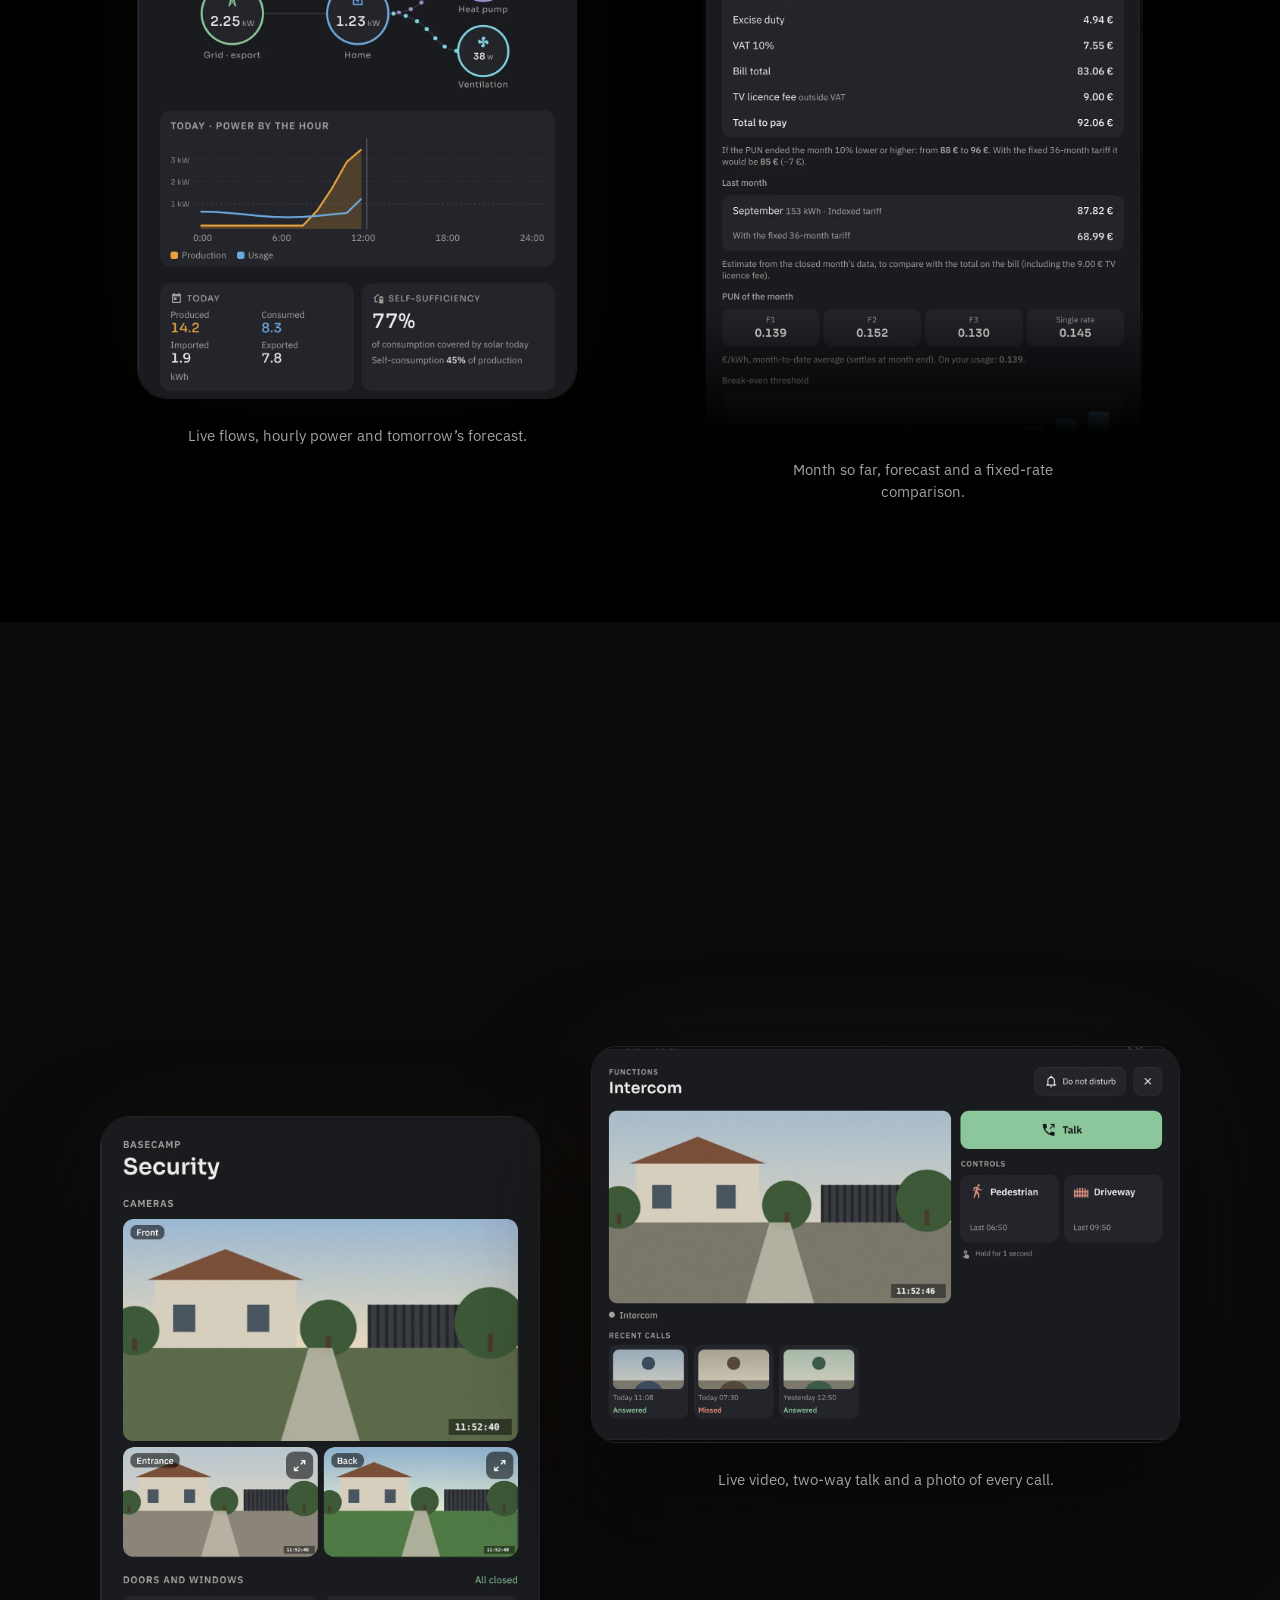
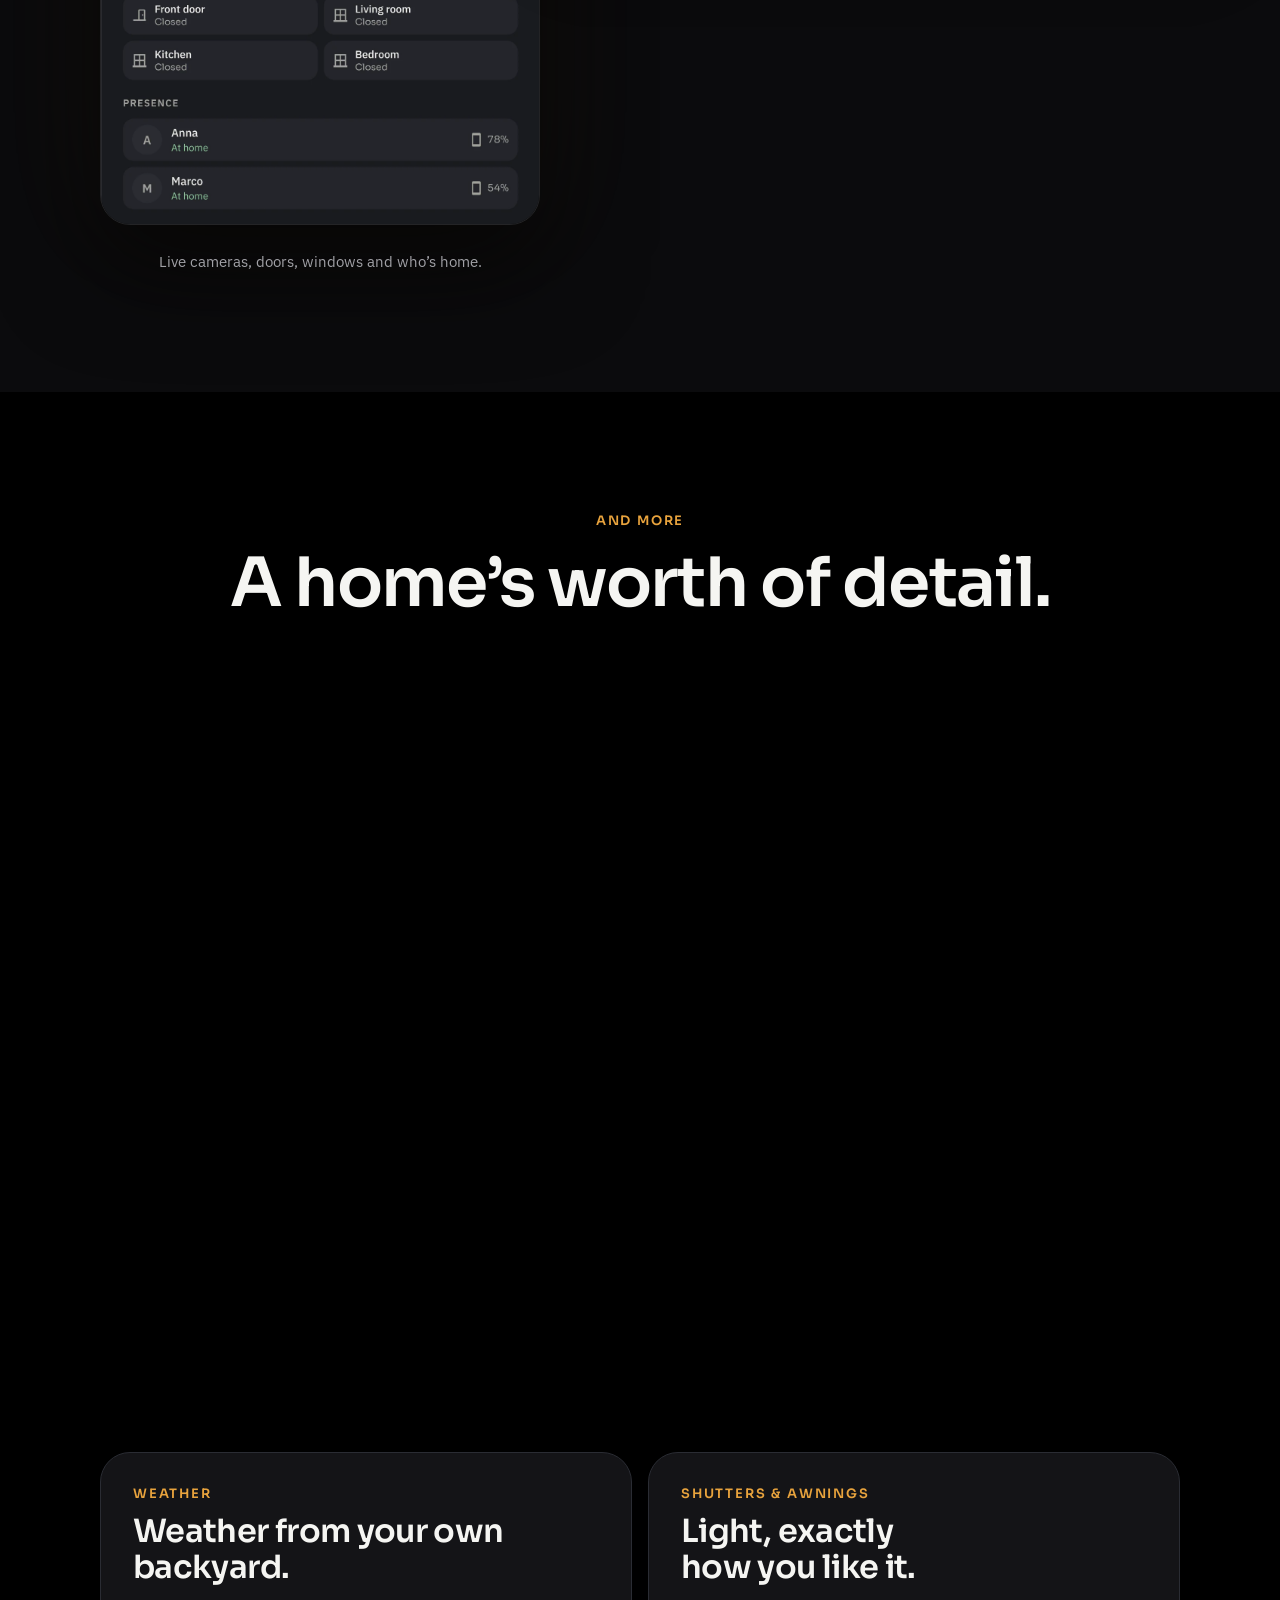
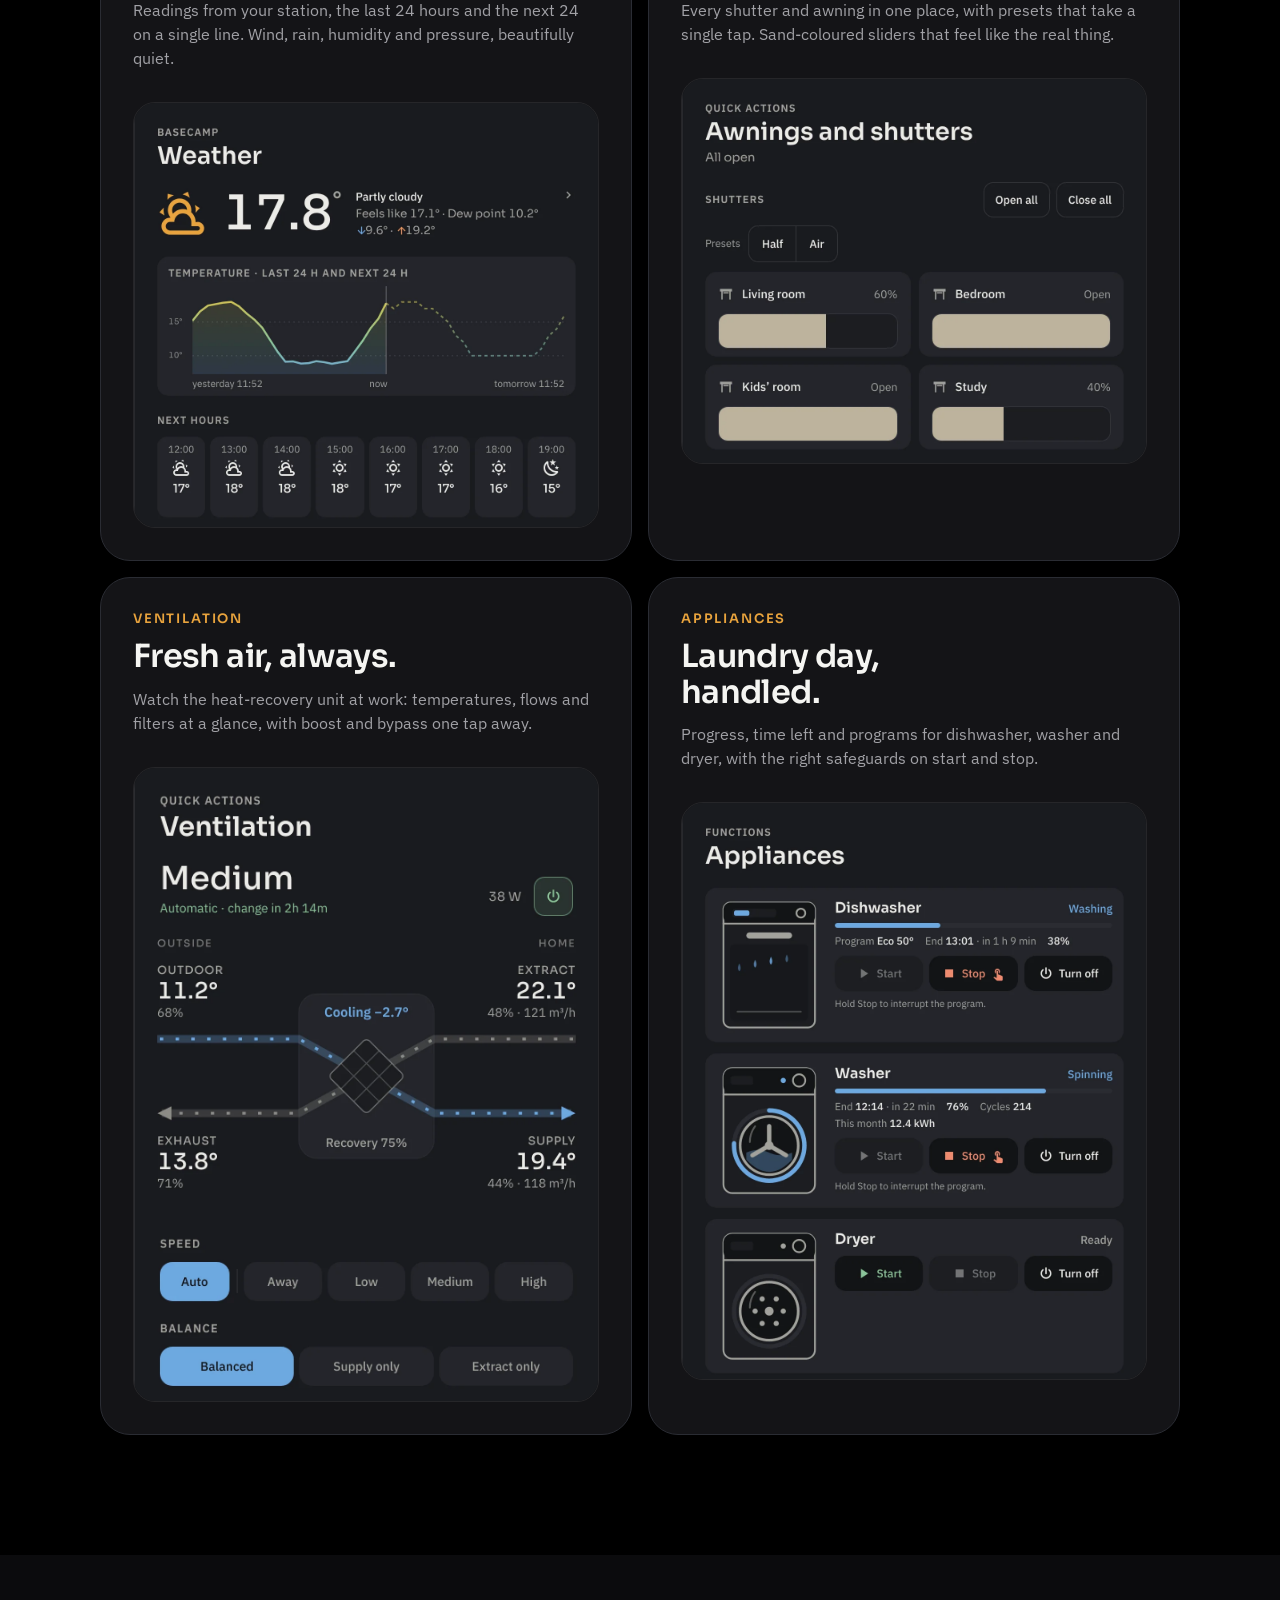
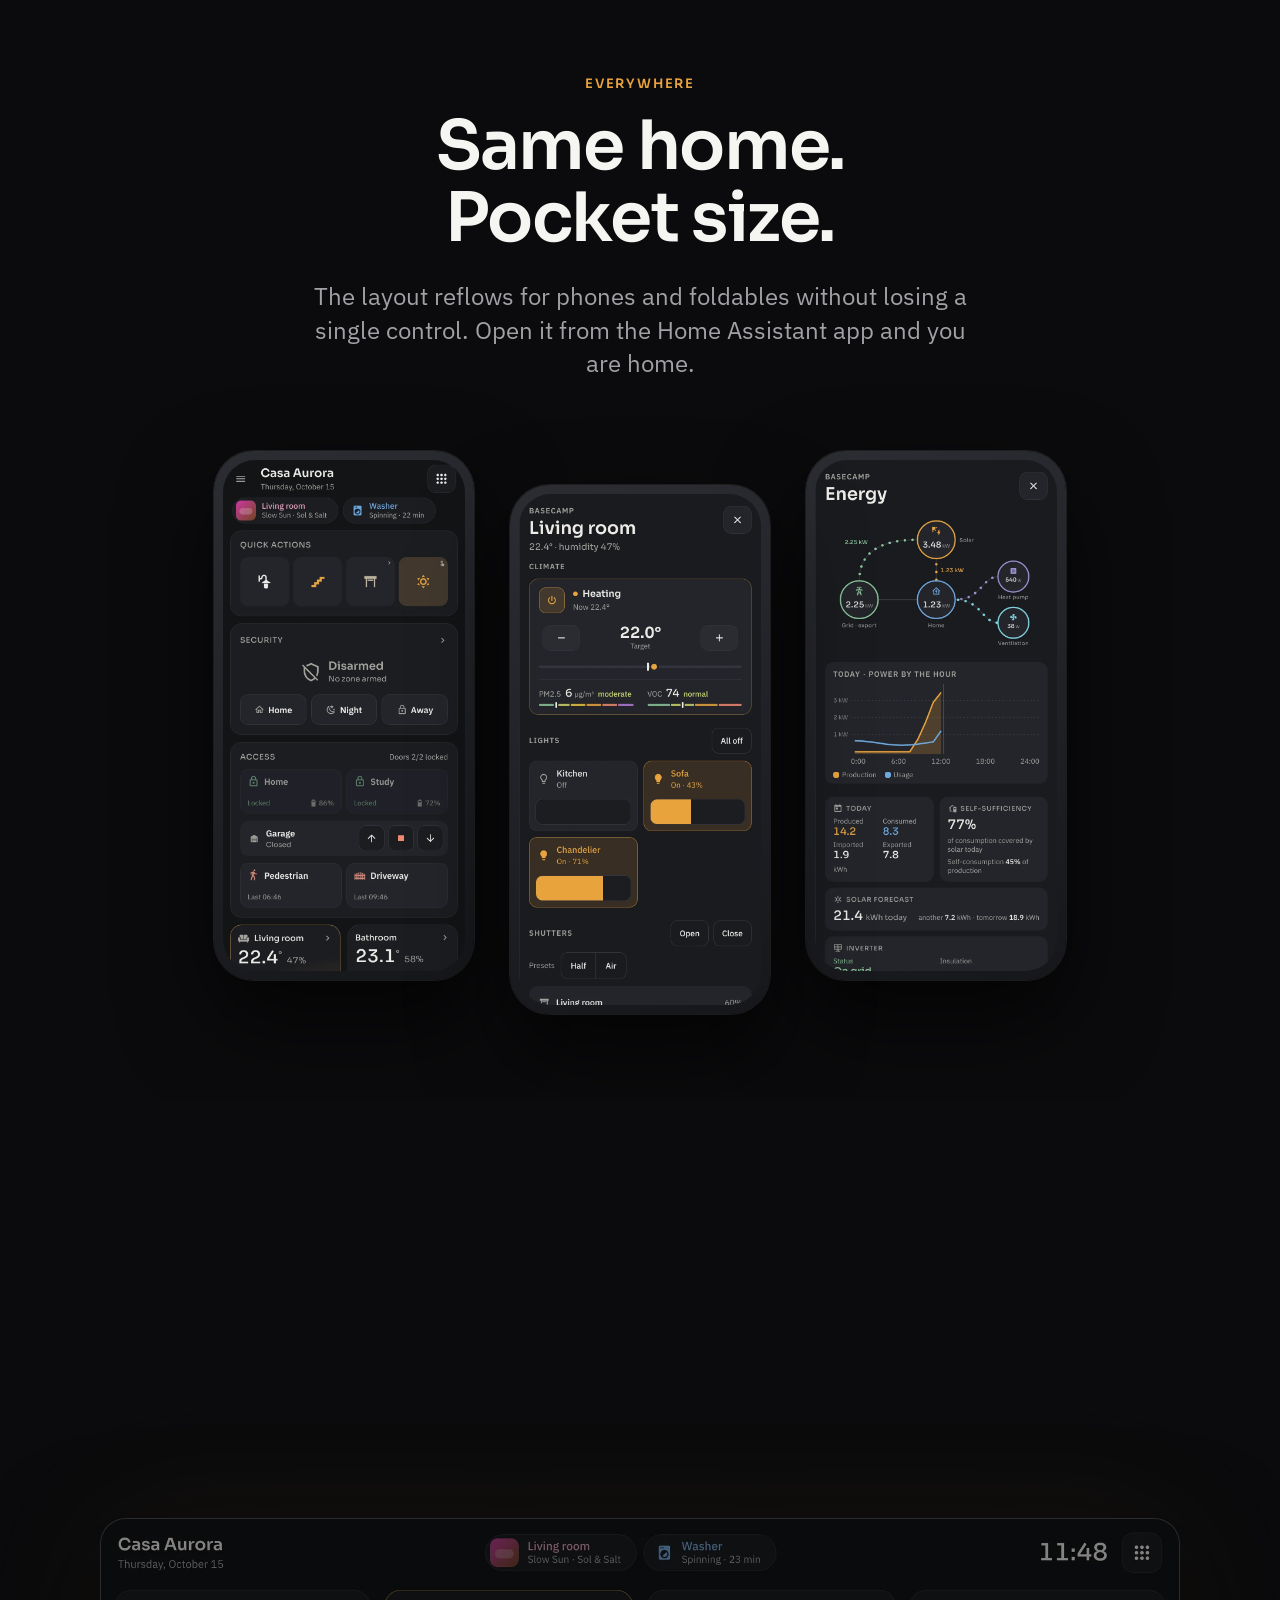
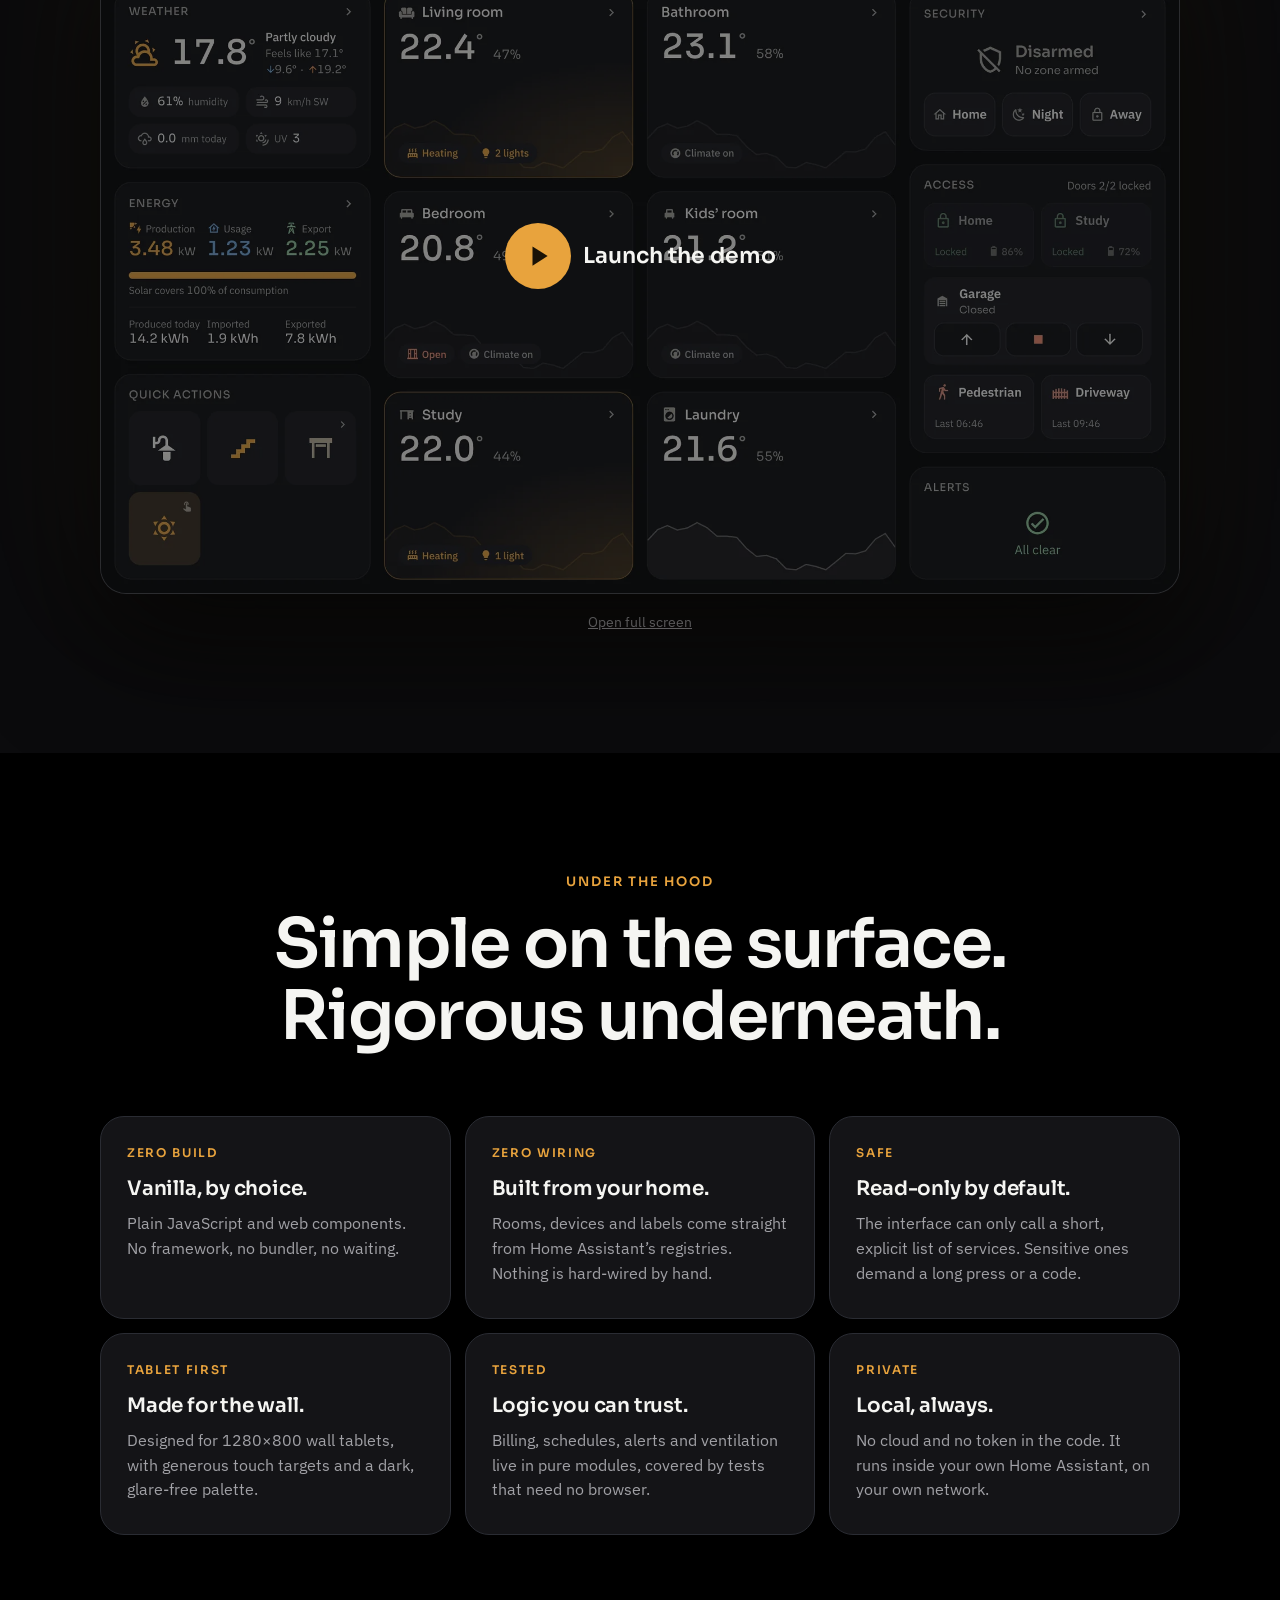
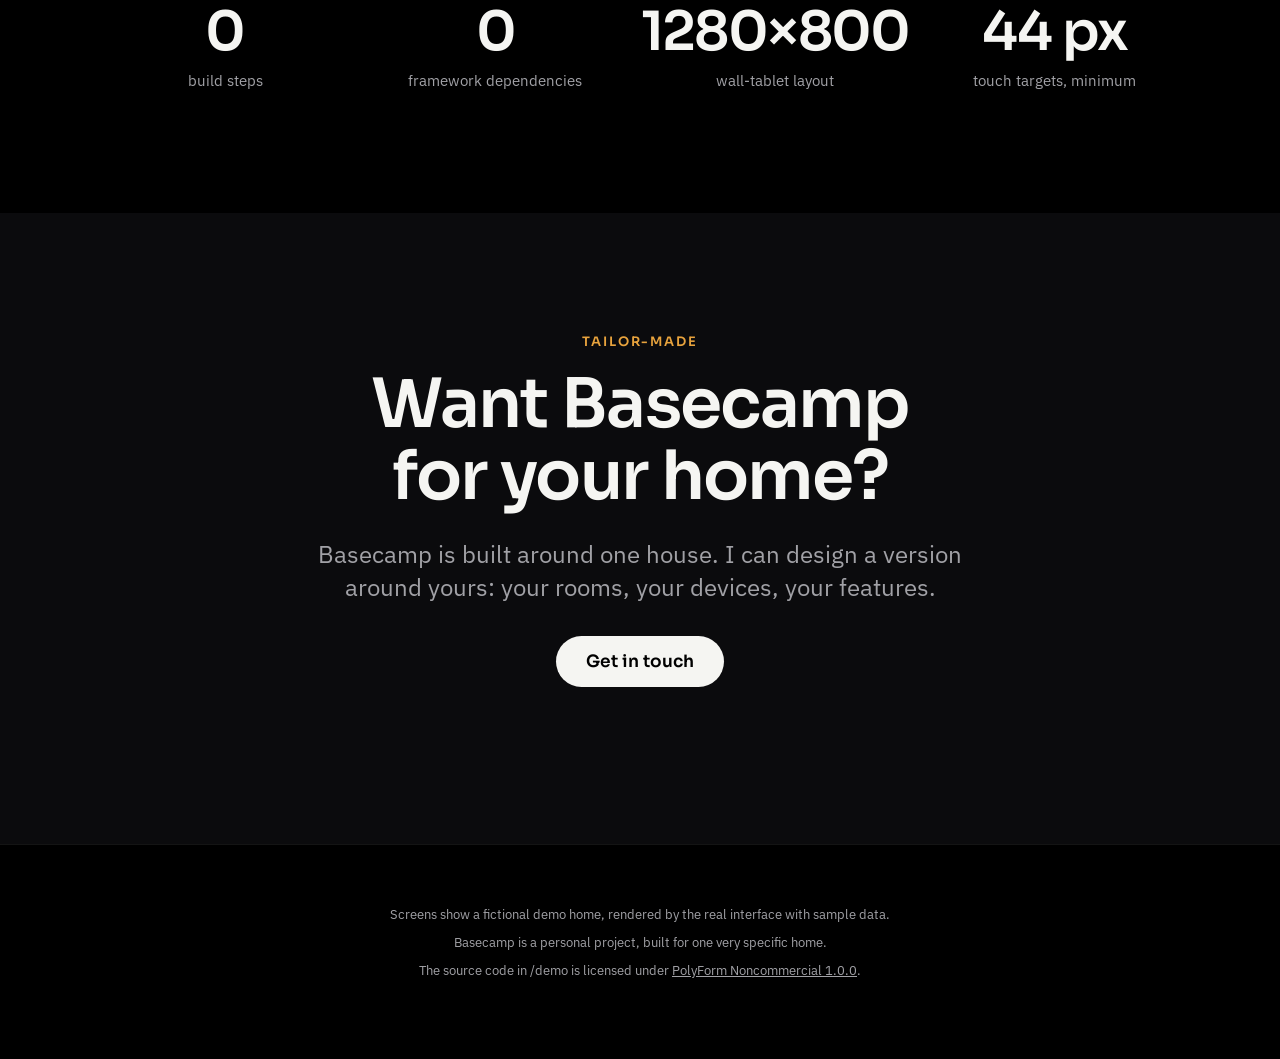
==== commit 5433b6df: "Add a tailor-made contact call to action linking to the main site Co-Authored-By: Claude Sonnet 5.5 " ====
--- a/index.html
+++ b/index.html
@@ -40,6 +40,7 @@
     <li><a href="#more" data-i18n="nav.more">And more</a></li>
     <li><a href="#demo" data-i18n="nav.demo">Demo</a></li>
     <li><a href="#inside" data-i18n="nav.inside">Under the hood</a></li>
+    <li><a href="#contact" data-i18n="nav.contact">Contact</a></li>
   </ul>
   <div class="lang" role="group" aria-label="Language">
     <button data-lang="en" aria-pressed="true">EN</button>
@@ -176,7 +177,7 @@
       <p class="lead rv" data-i18n="demo.lead"></p>
       <div class="demo-frame rv" id="demo-frame">
         <button class="demo-launch" id="demo-launch" type="button">
-          <img loading="lazy" src="assets/screens/en/home-tablet.webp" data-img="home-tablet" width="1920" height="1200" alt="">
+          <img loading="lazy" src="assets/screens/en/home-tablet.webp" data-img="home-tablet" width="1920" height="1200" data-i18n-alt="alt.home" alt="">
           <span class="demo-play"><svg viewBox="0 0 24 24" aria-hidden="true"><path d="M8 5v14l11-7z"/></svg><span data-i18n="demo.launch">Launch the demo</span></span>
         </button>
       </div>
@@ -204,6 +205,14 @@
       </div>
     </div>
   </section>
+  <section id="contact" class="dark2 cta">
+    <div class="wrap">
+      <p class="eyebrow rv" data-i18n="cta.eyebrow">Tailor-made</p>
+      <h2 class="rv" data-i18n="cta.title">Want Basecamp<br>for your home?</h2>
+      <p class="lead rv" data-i18n="cta.lead">Basecamp is built around one house. I can design a version around yours: your rooms, your devices, your features.</p>
+      <p class="rv"><a class="btn" href="https://altr.dev" data-i18n="cta.button">Get in touch</a></p>
+    </div>
+  </section>
 </main>
 
 <footer>
--- a/assets/style.css
+++ b/assets/style.css
@@ -128,3 +128,9 @@
 .demo-note{margin:18px 0 0;font-size:14px}
 .demo-note a{color:var(--muted)}
 @media(max-width:820px){.demo-frame{border-radius:22px}}
+
+/* Contact call to action */
+.cta{padding-bottom:140px}
+.btn{display:inline-block;margin-top:14px;padding:15px 30px;border-radius:999px;background:var(--text);color:#000;font:600 17px var(--display);text-decoration:none;transition:transform .2s,box-shadow .2s}
+.btn:hover{transform:translateY(-1px);box-shadow:0 10px 40px rgba(232,163,61,.25)}
+.btn:focus-visible{outline:2px solid var(--amber);outline-offset:3px}
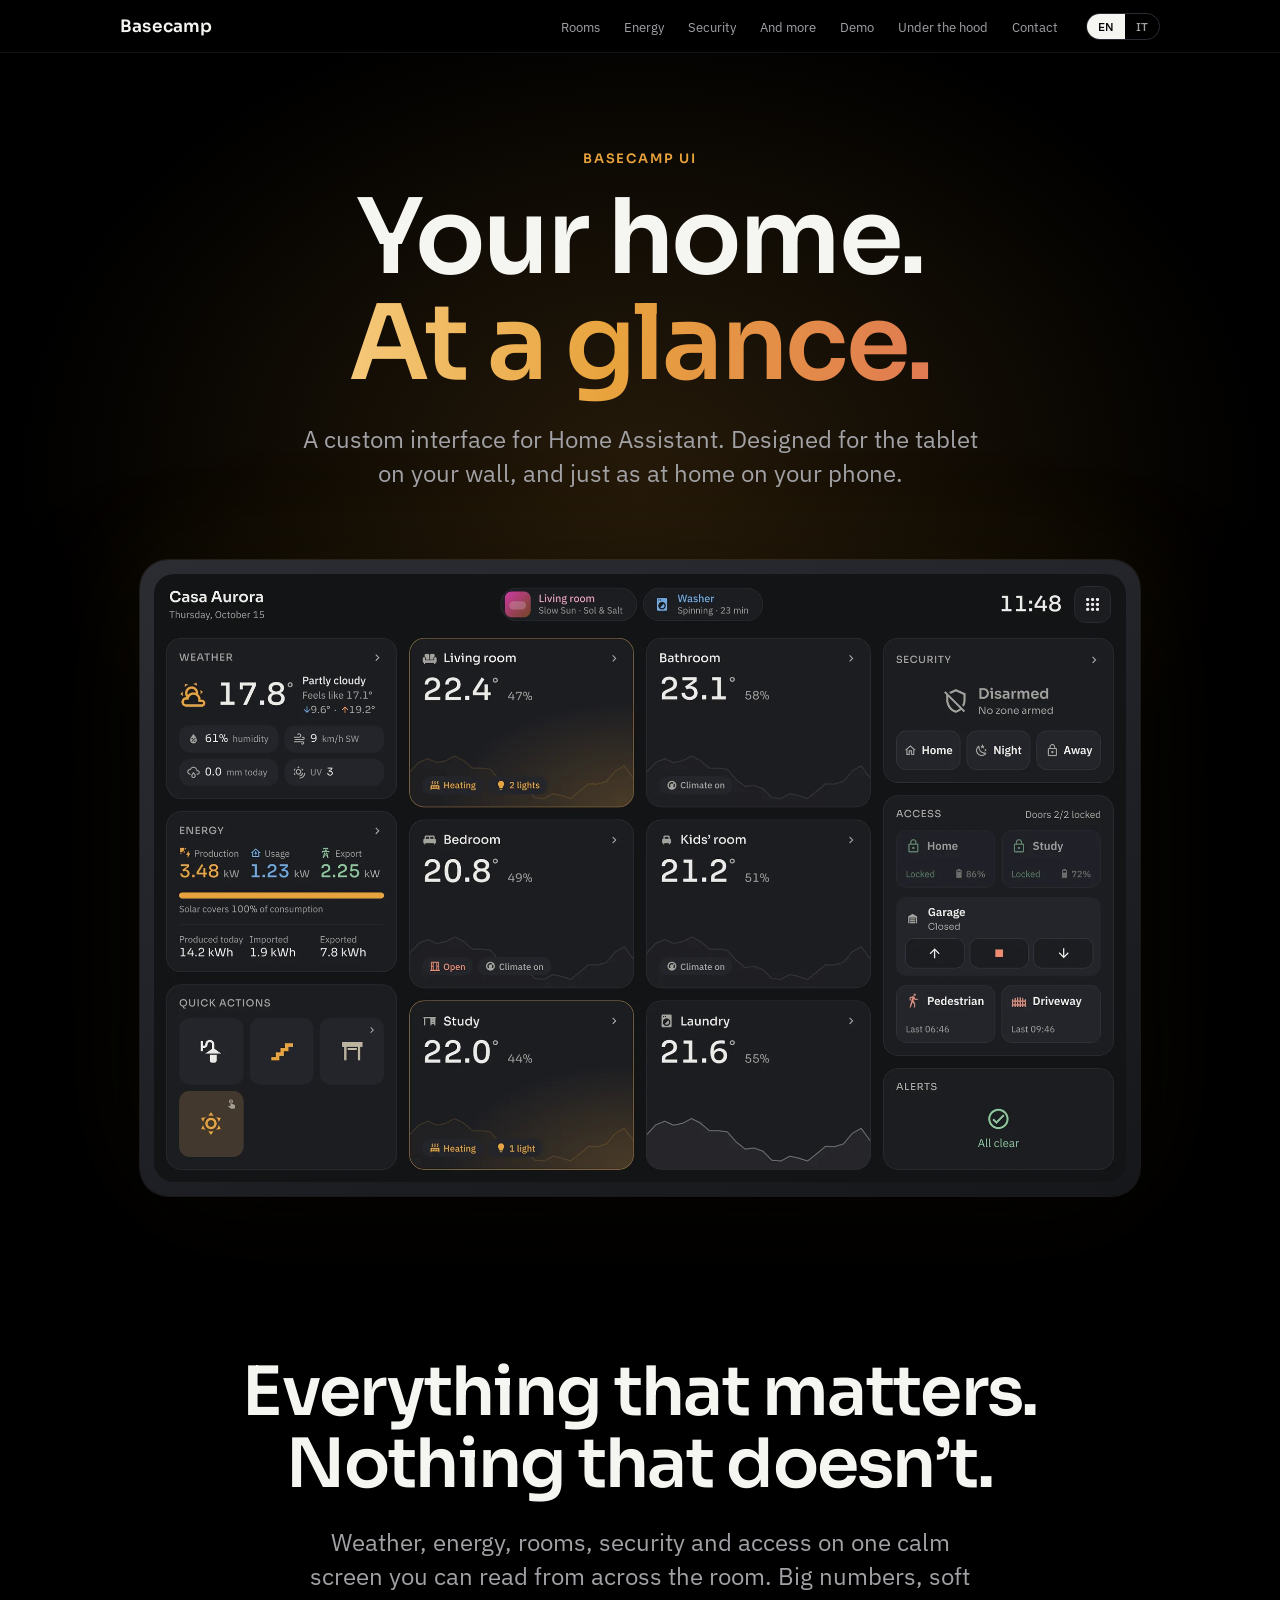
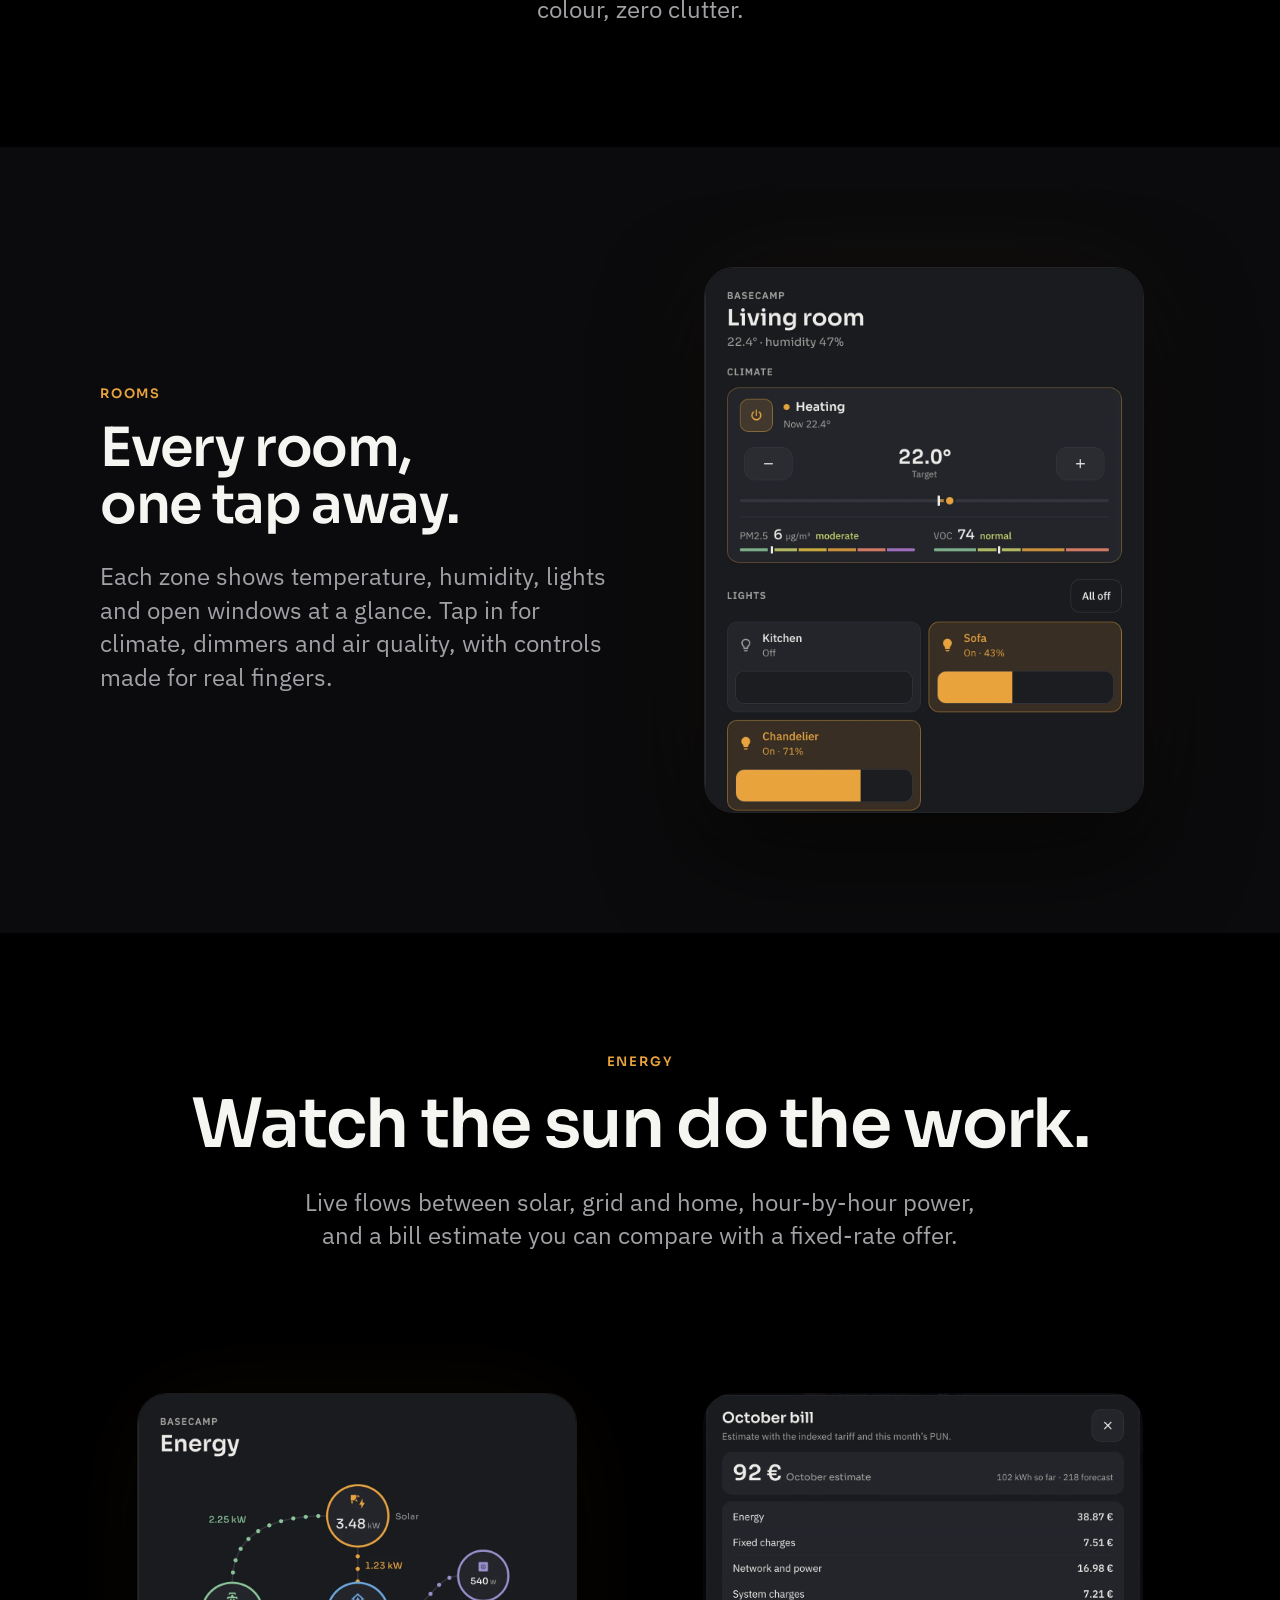
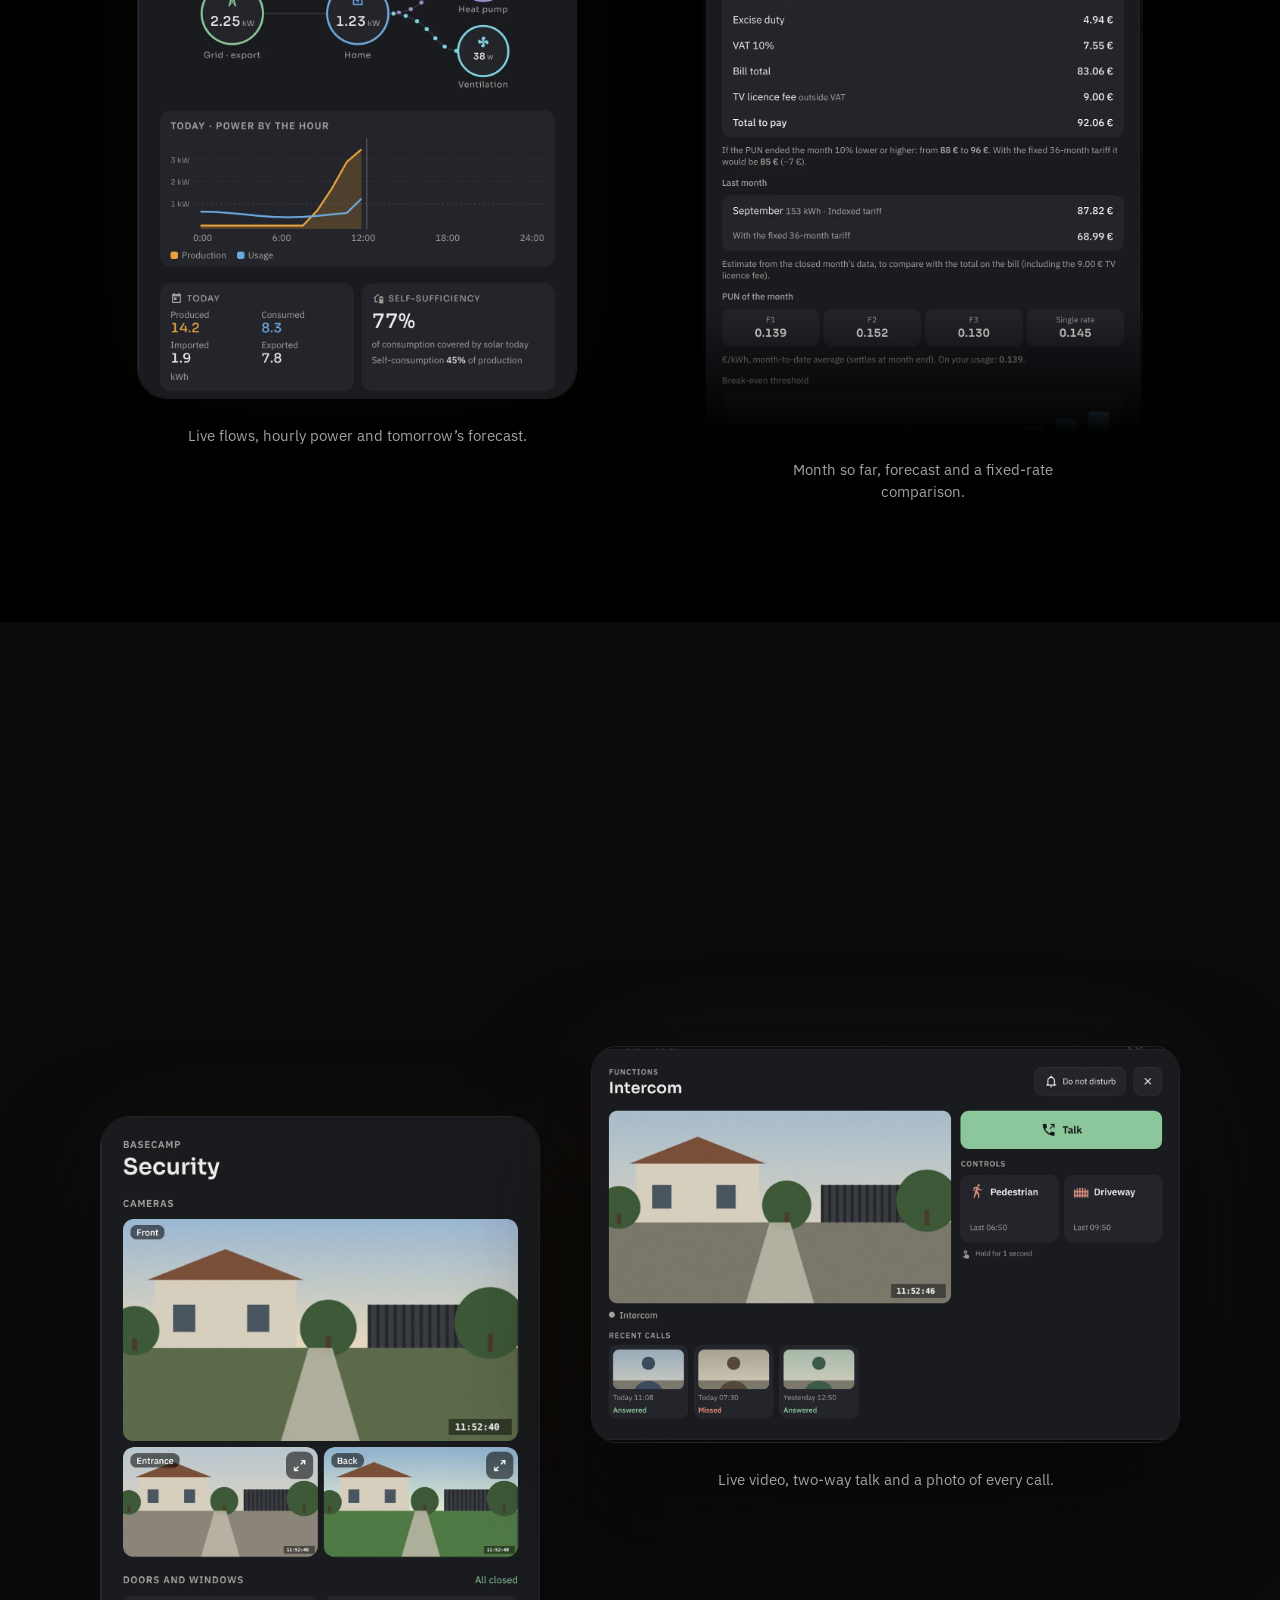
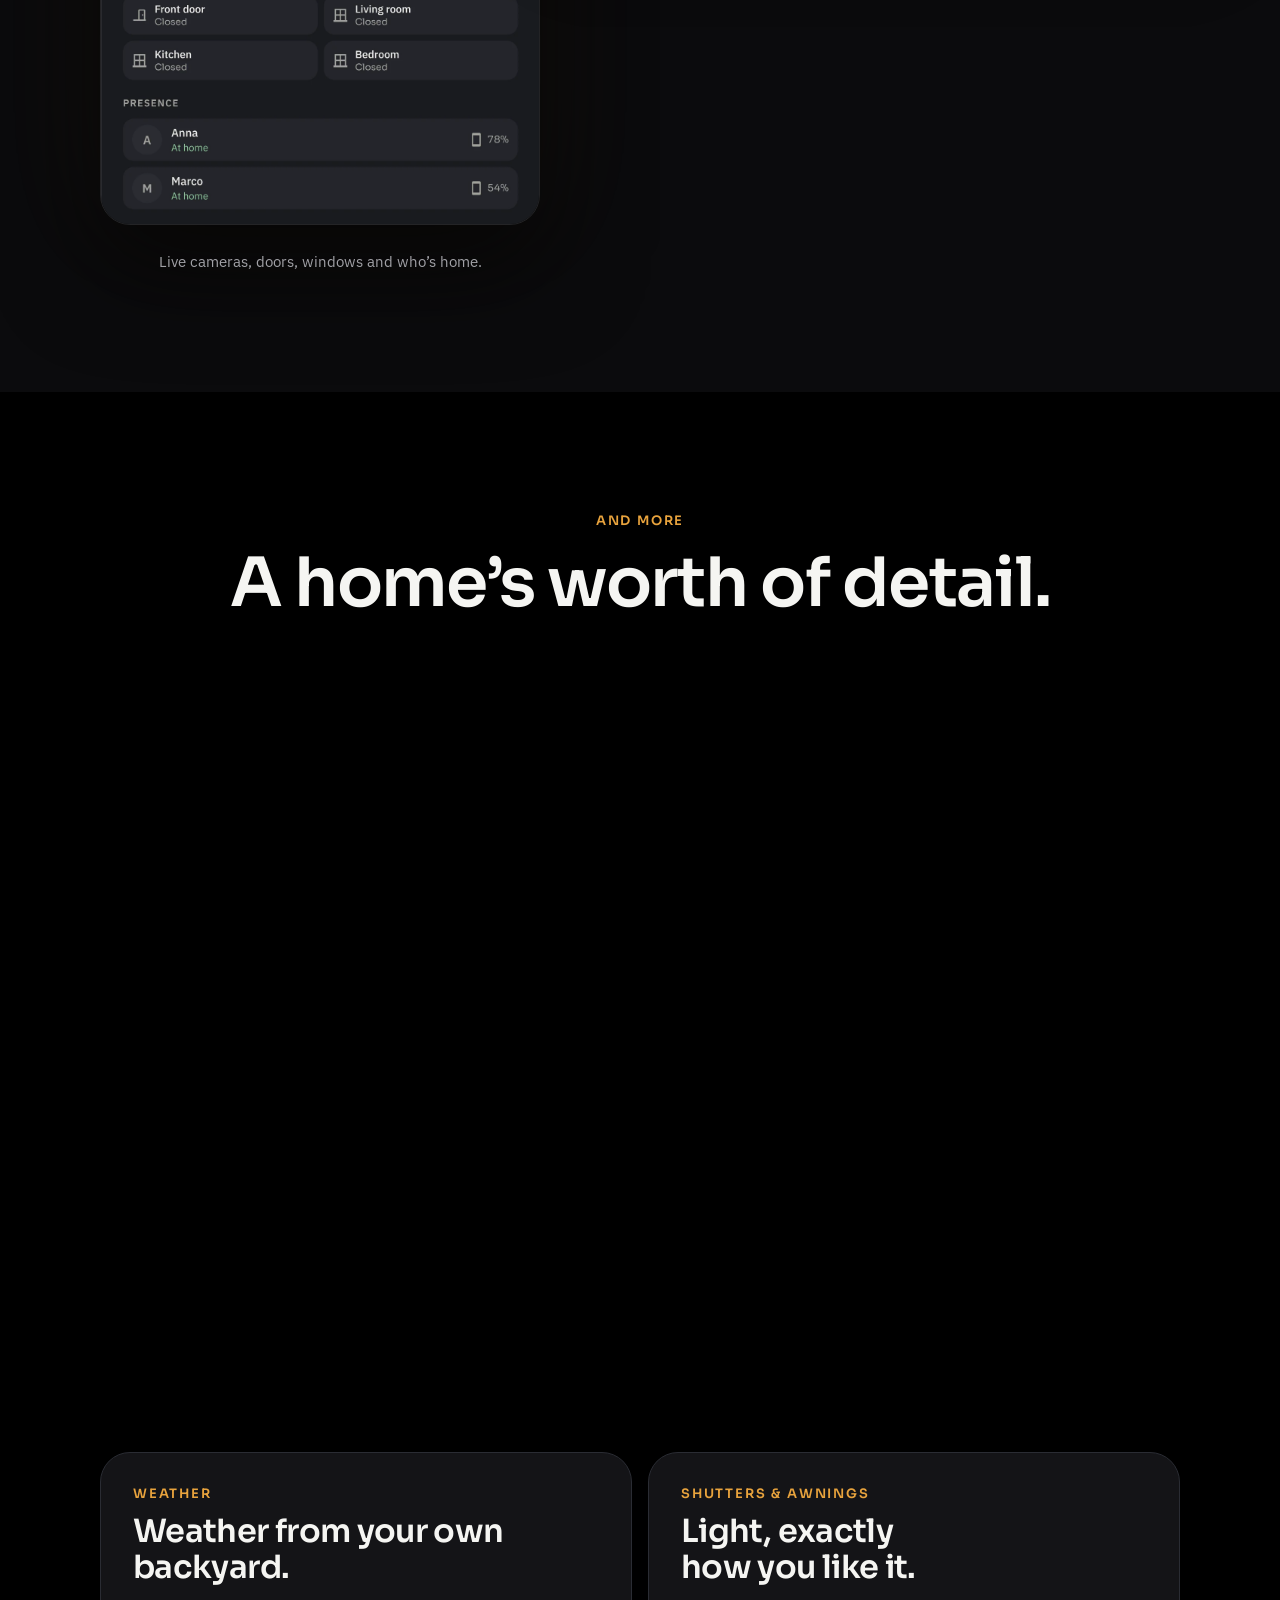
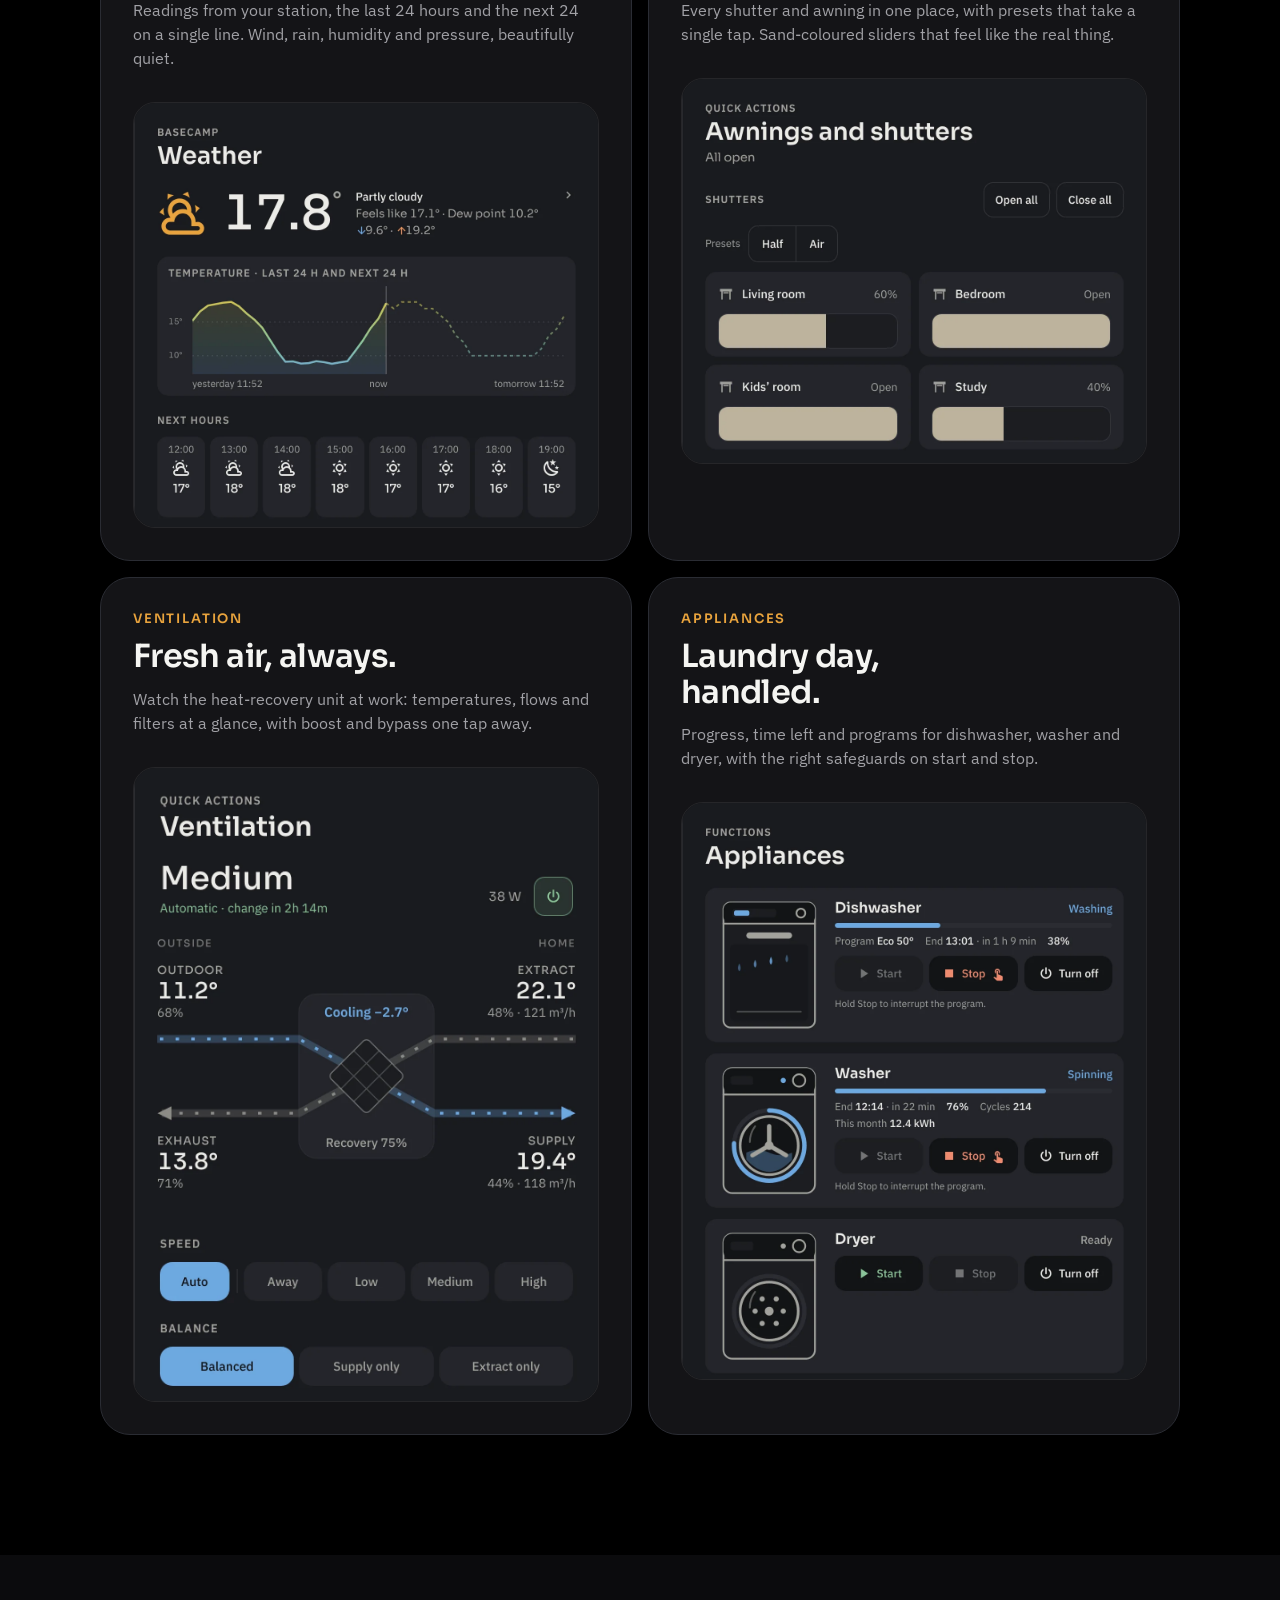
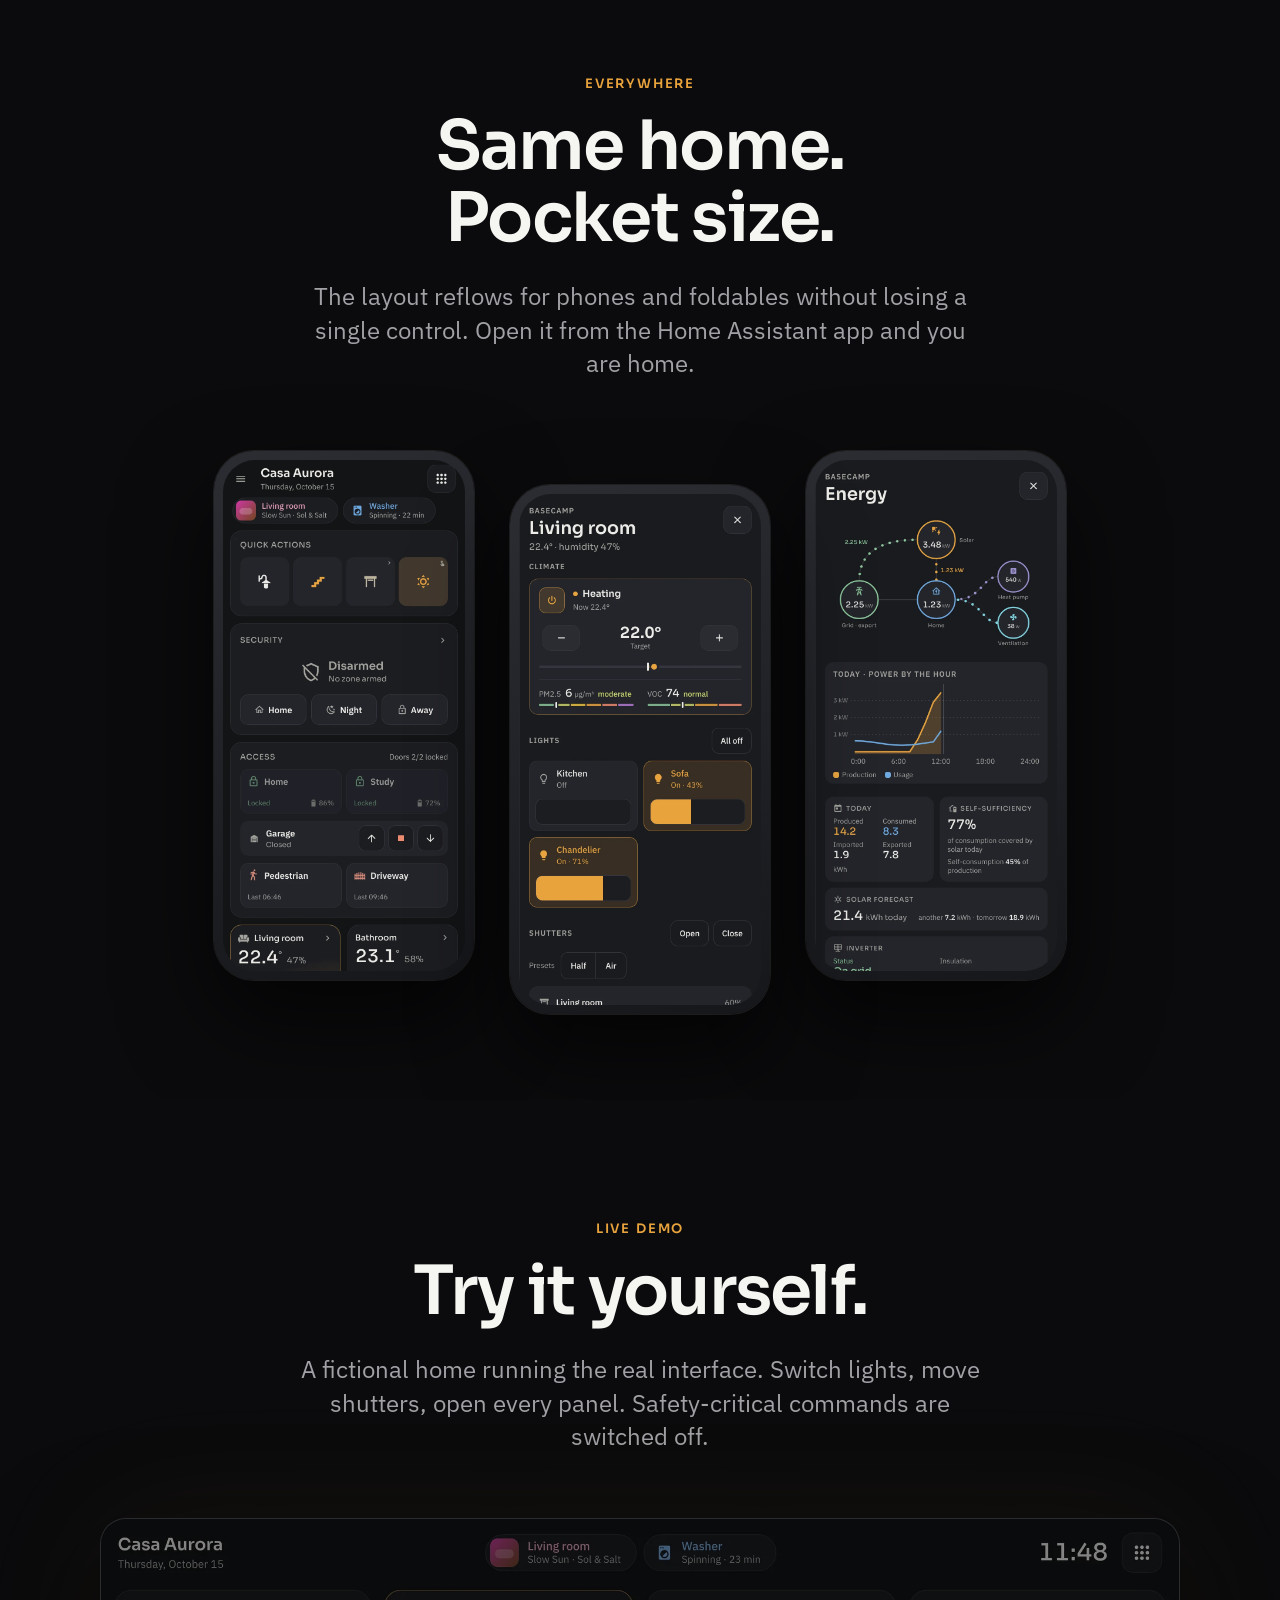
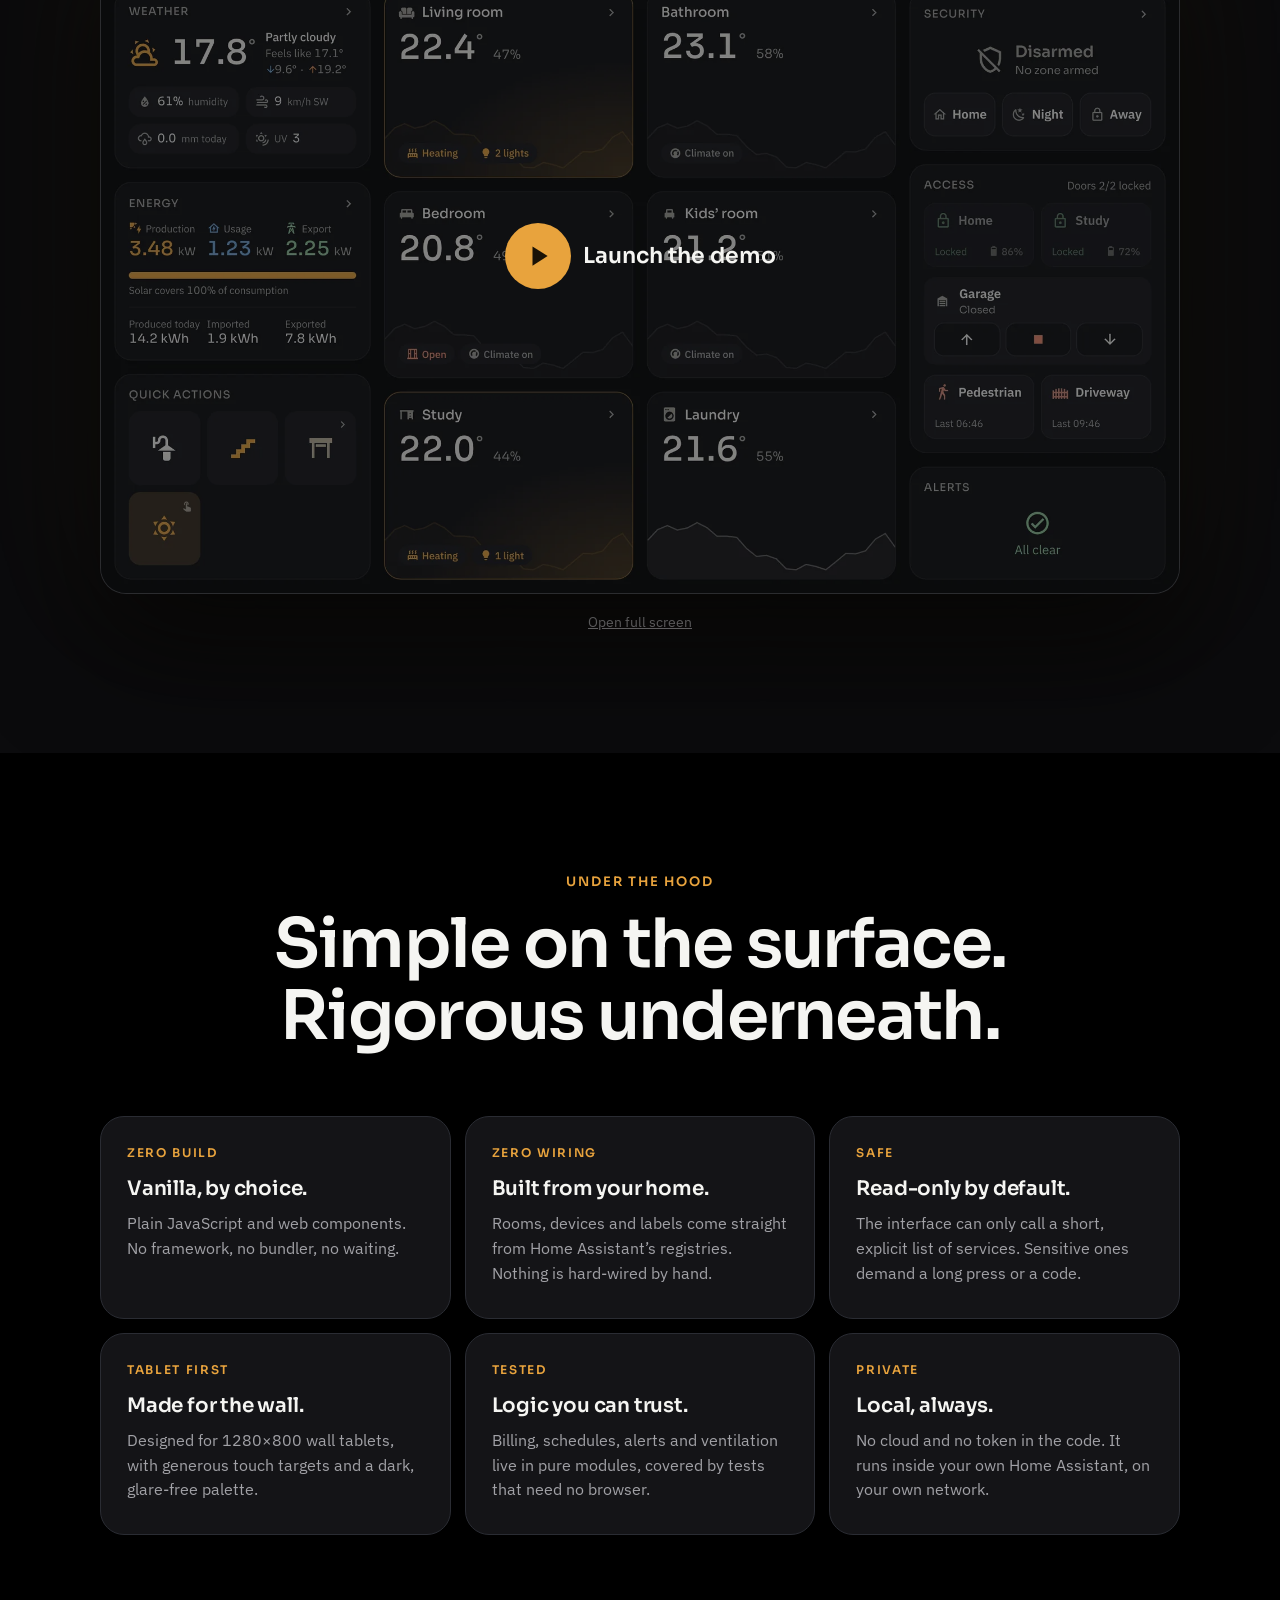
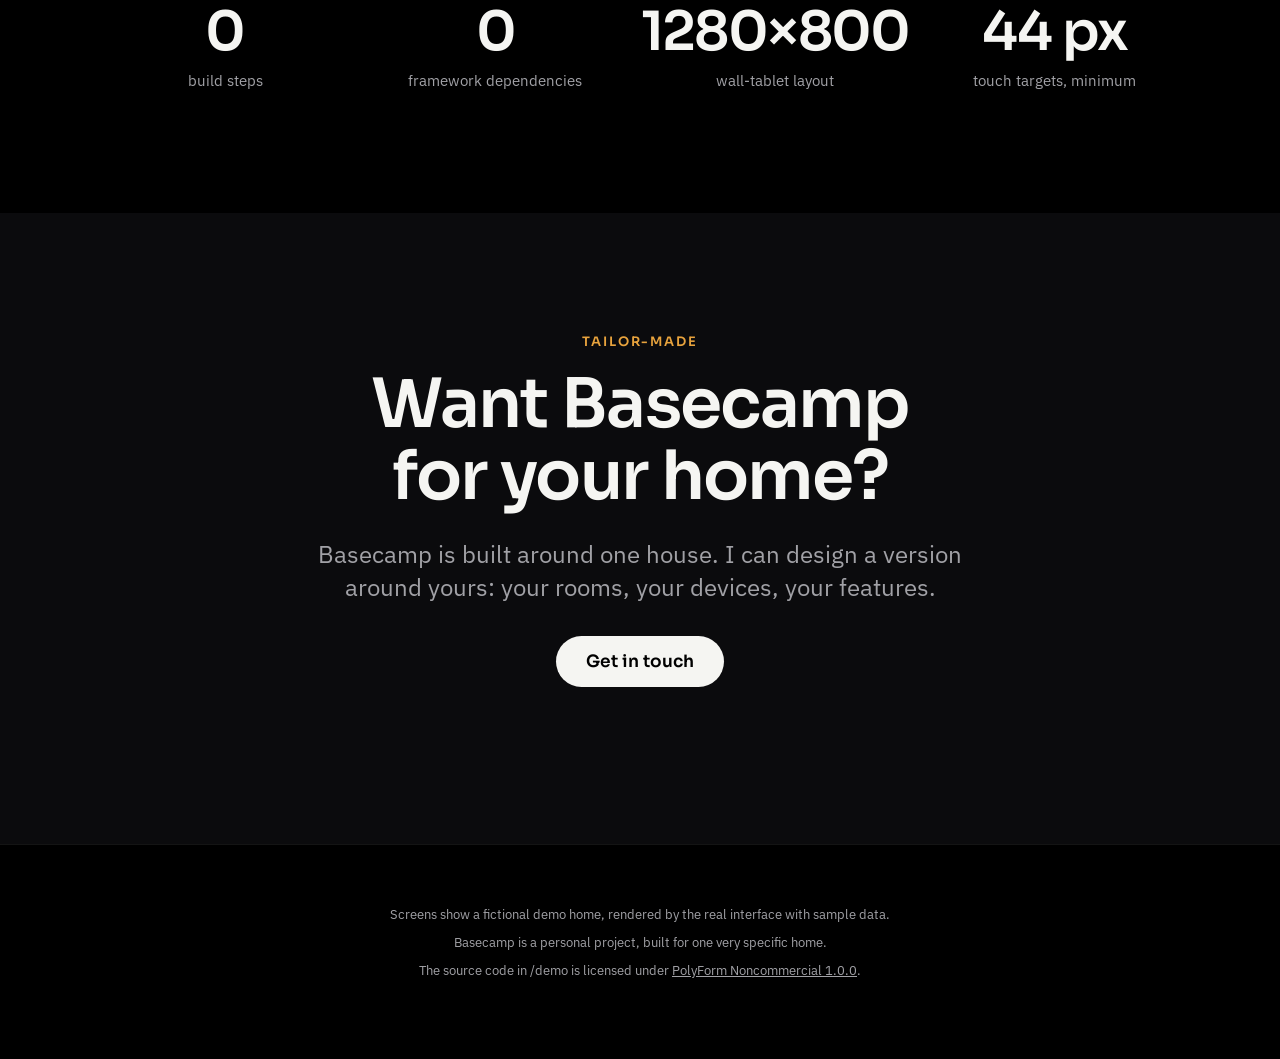
==== commit 5c6211cf: "Cache-bust CSS and JS with content hashes Co-Authored-By: Claude Sonnet 5.5 <noreply@anthropic.com> " ====
--- a/index.html
+++ b/index.html
@@ -27,7 +27,7 @@
 <link rel="preconnect" href="https://fonts.googleapis.com">
 <link rel="preconnect" href="https://fonts.gstatic.com" crossorigin>
 <link href="https://fonts.googleapis.com/css2?family=IBM+Plex+Sans:wght@400;500;600&family=Sora:wght@400;500;600&display=swap" rel="stylesheet">
-<link rel="stylesheet" href="assets/style.css">
+<link rel="stylesheet" href="assets/style.css?v=a7dd6860">
 </head>
 <body>
 
@@ -221,6 +221,6 @@
   <p><span data-i18n="foot.3">Source code in /demo is licensed under</span> <a href="LICENSE">PolyForm Noncommercial 1.0.0</a>.</p>
 </footer>
 
-<script src="assets/app.js"></script>
+<script src="assets/app.js?v=5641adb7"></script>
 </body>
 </html>
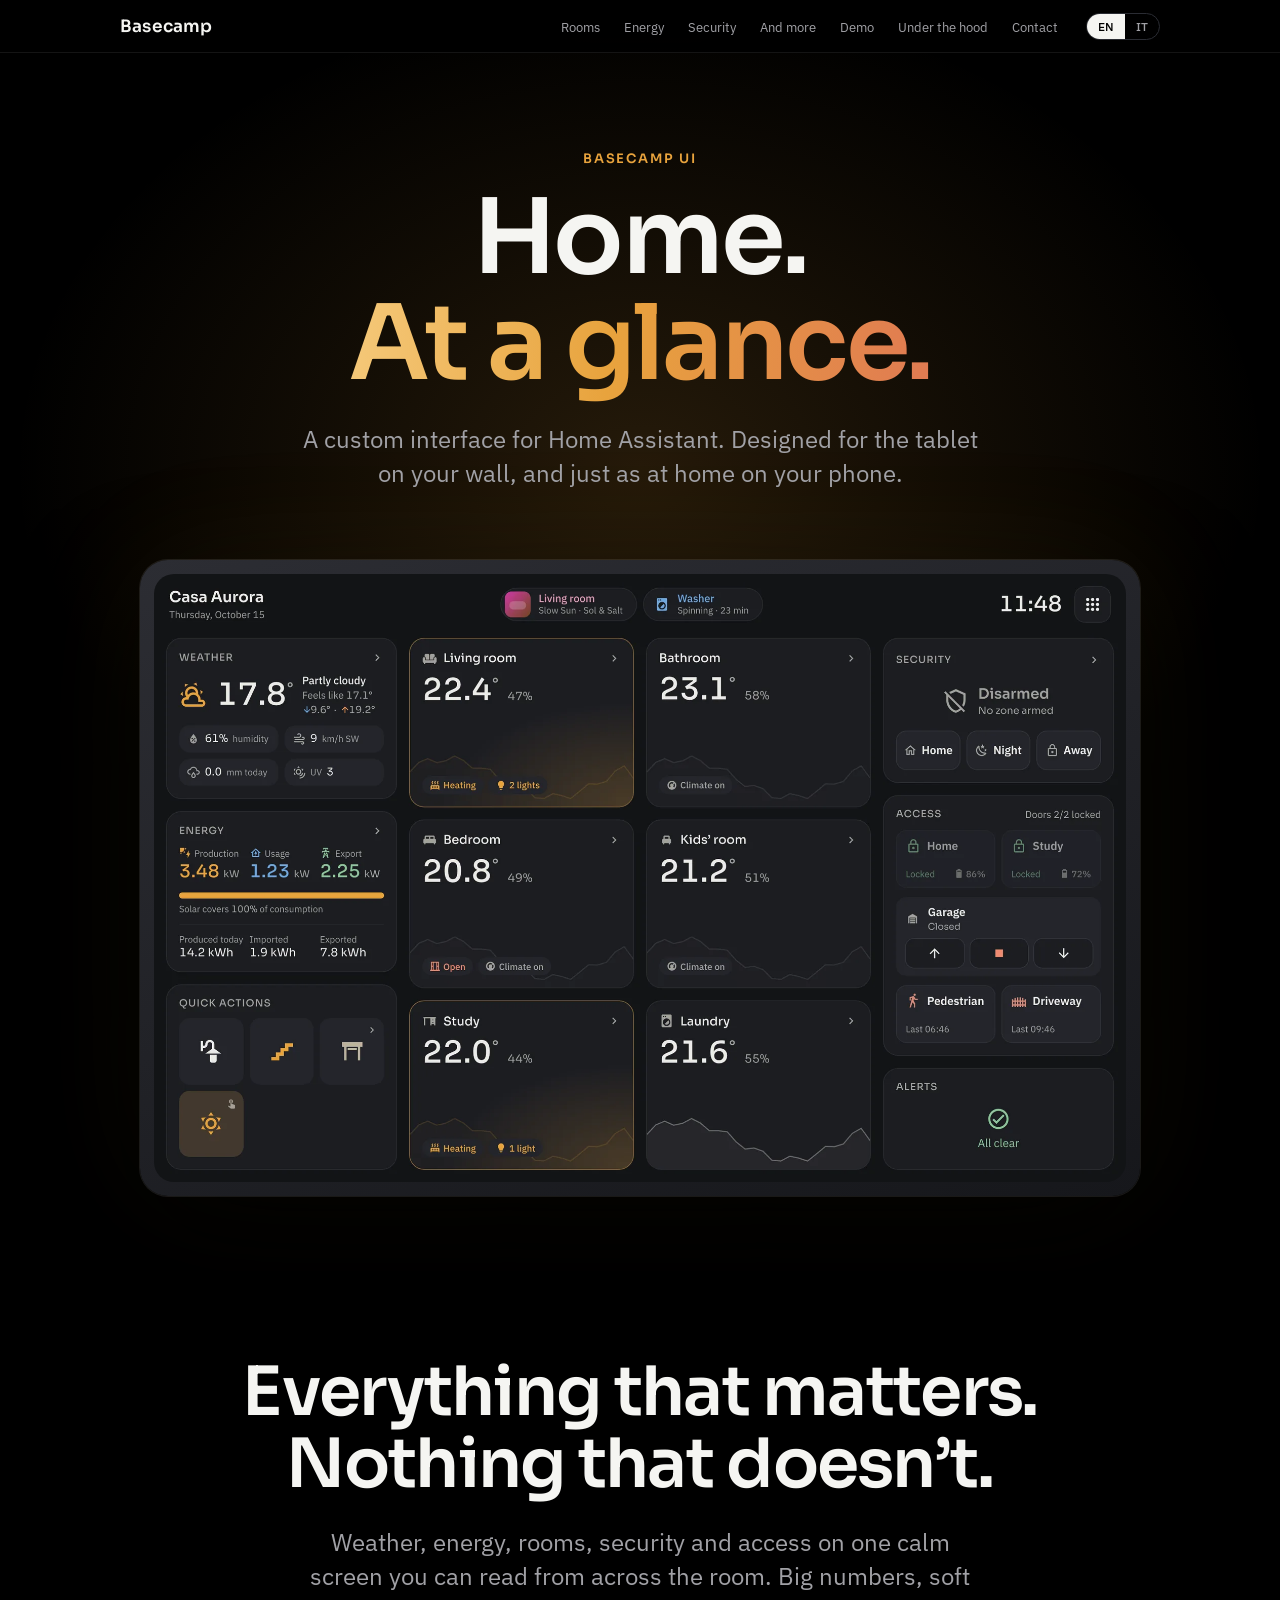
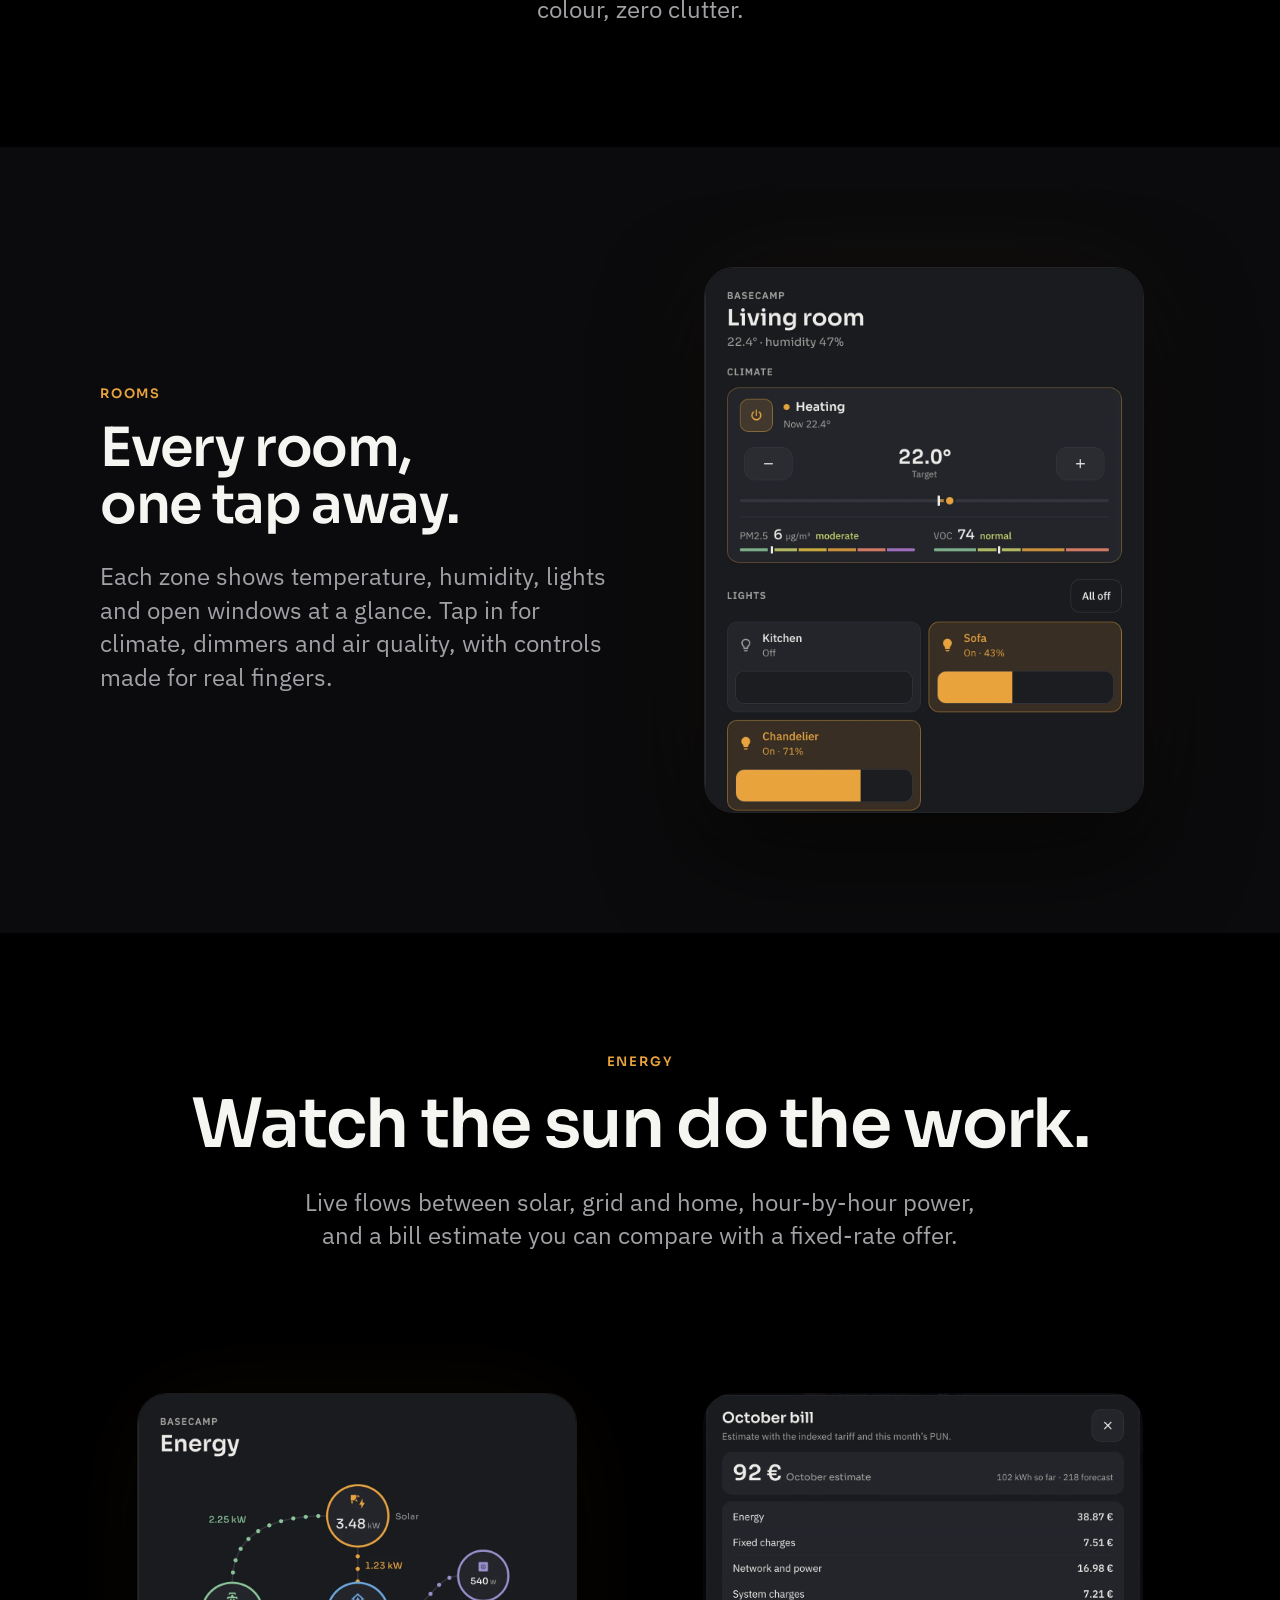
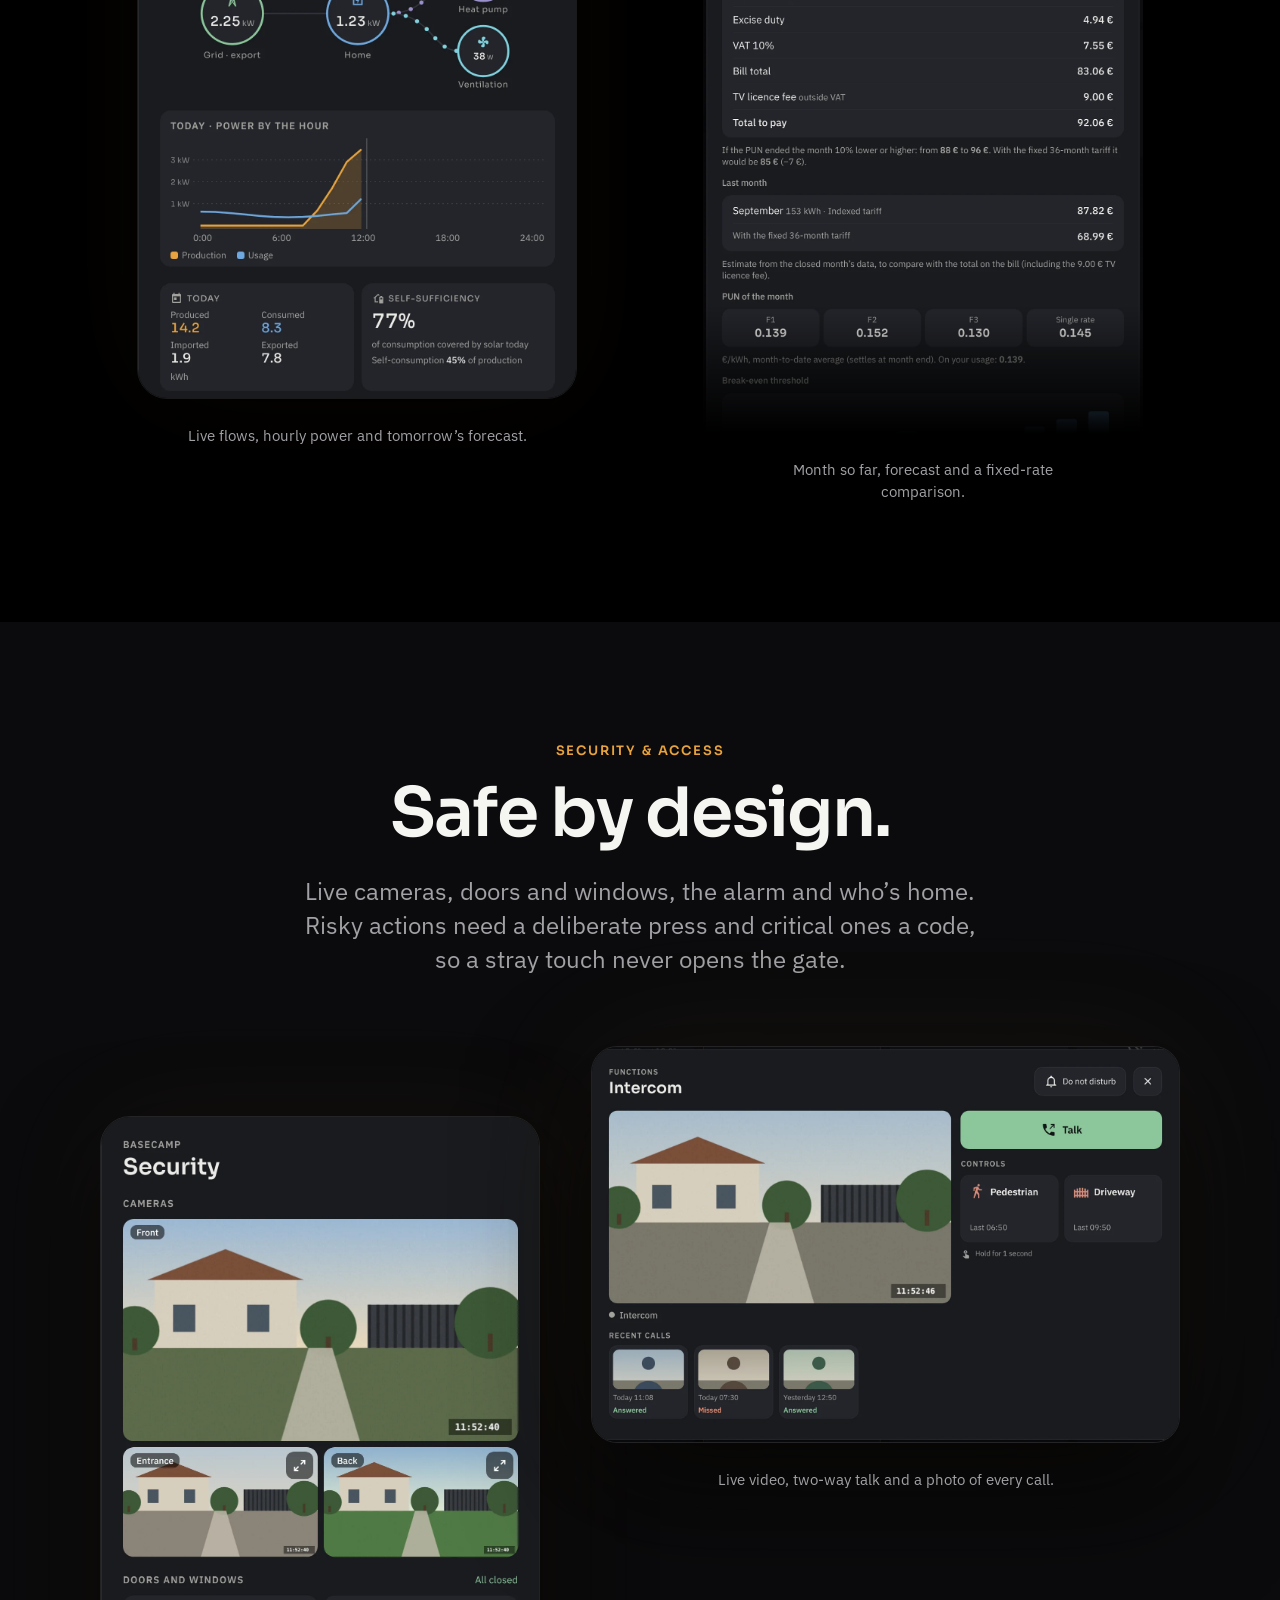
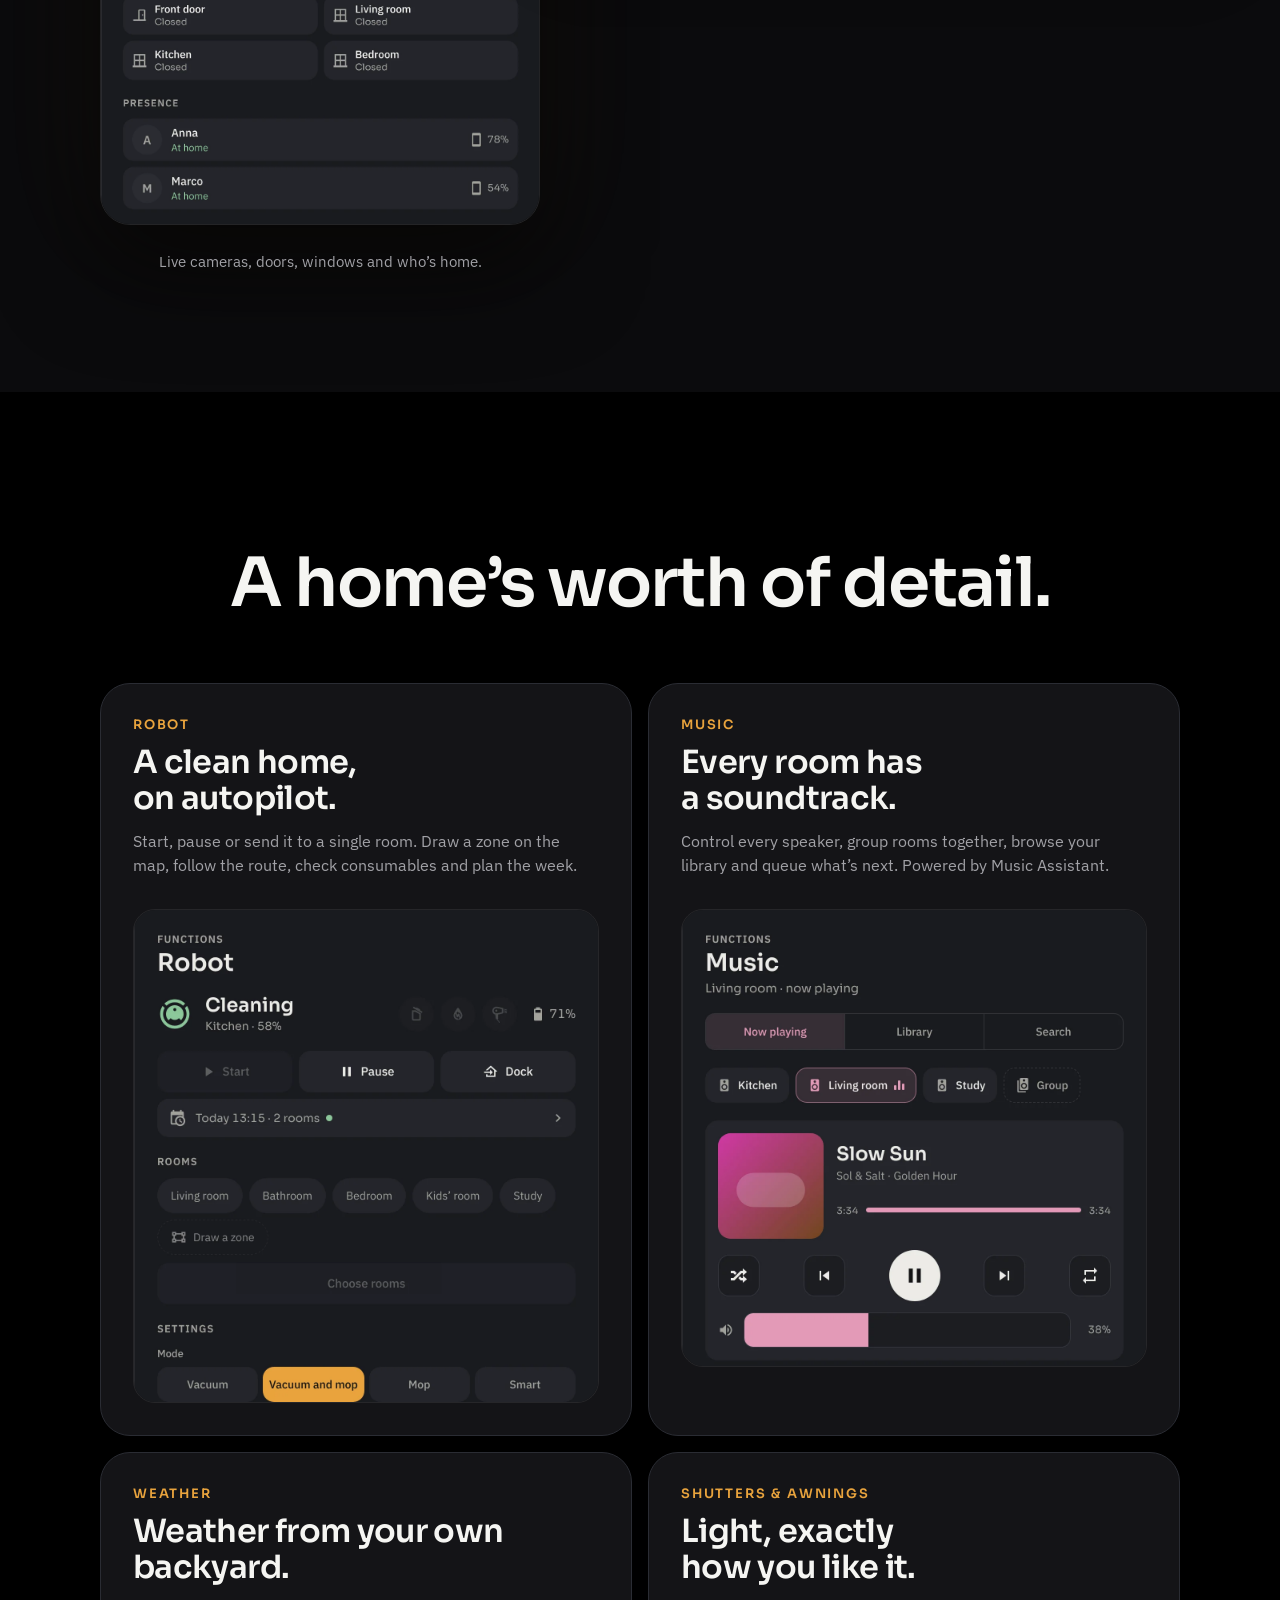
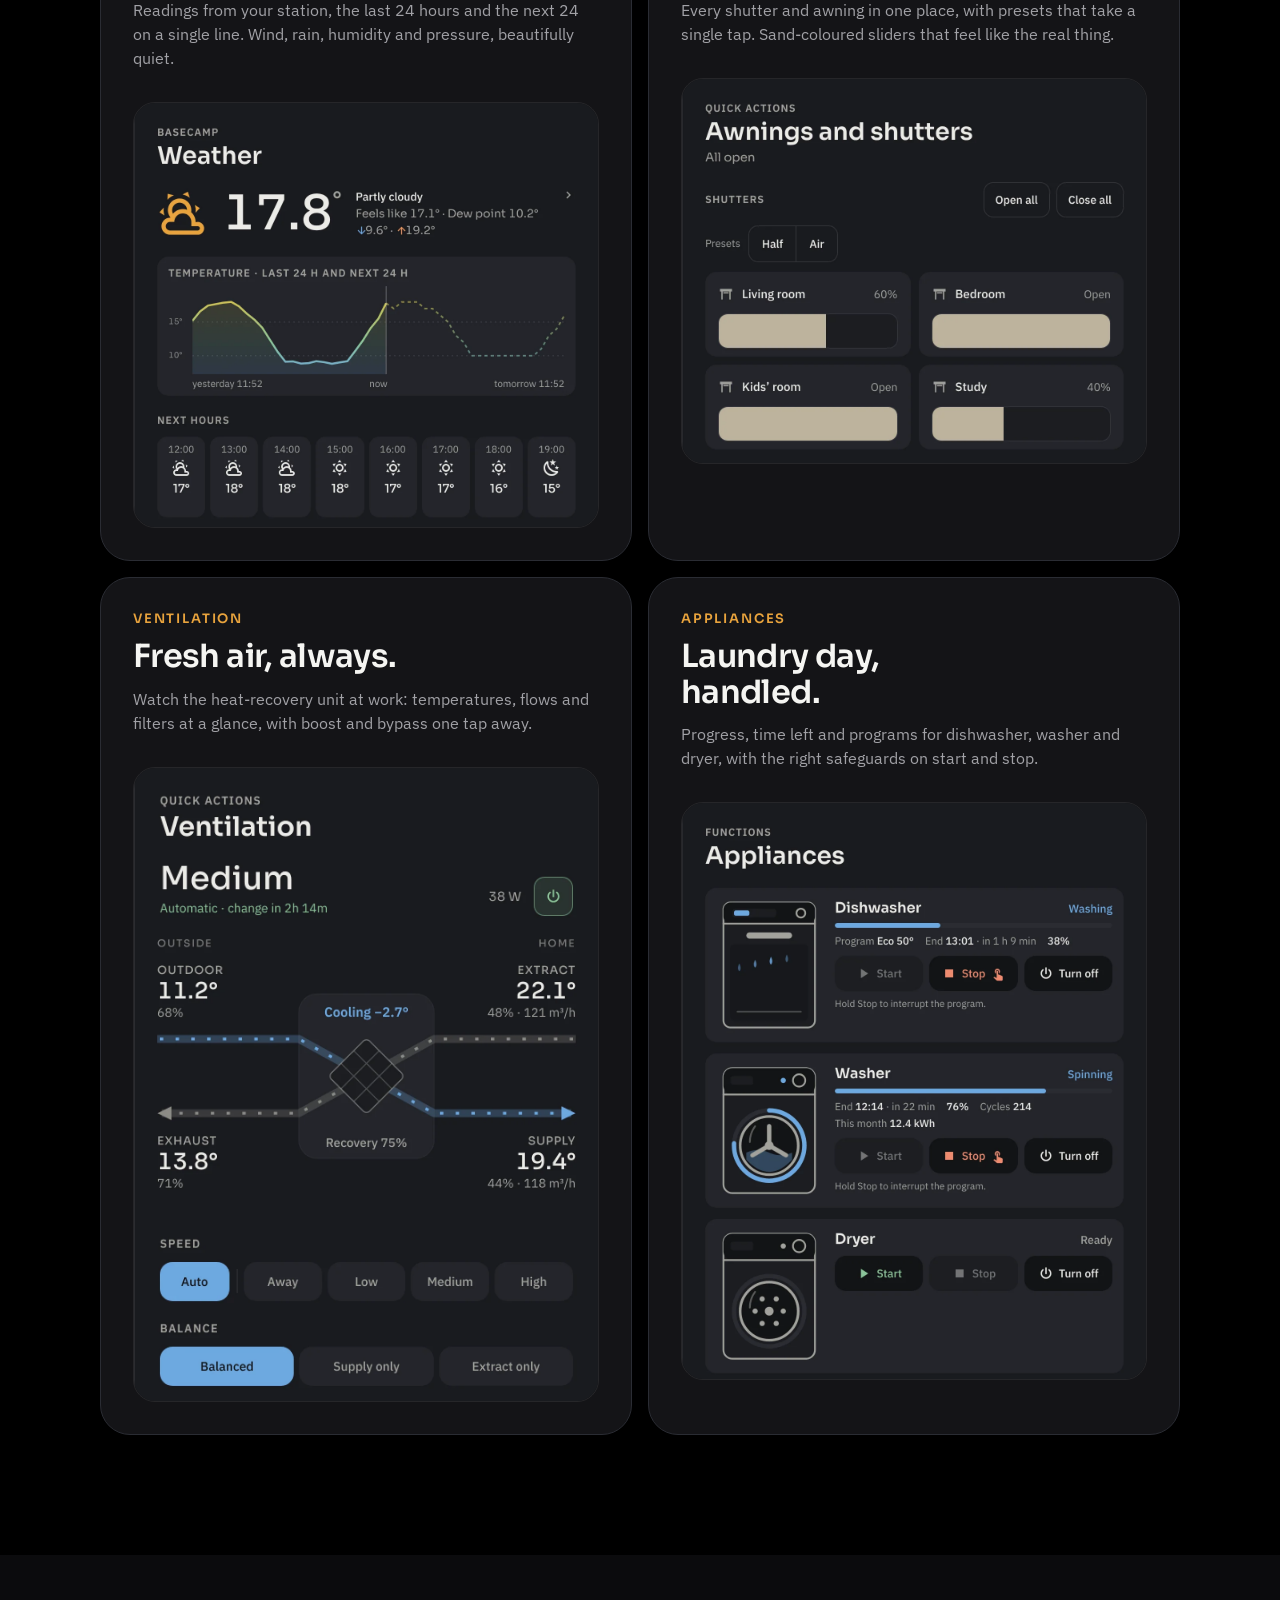
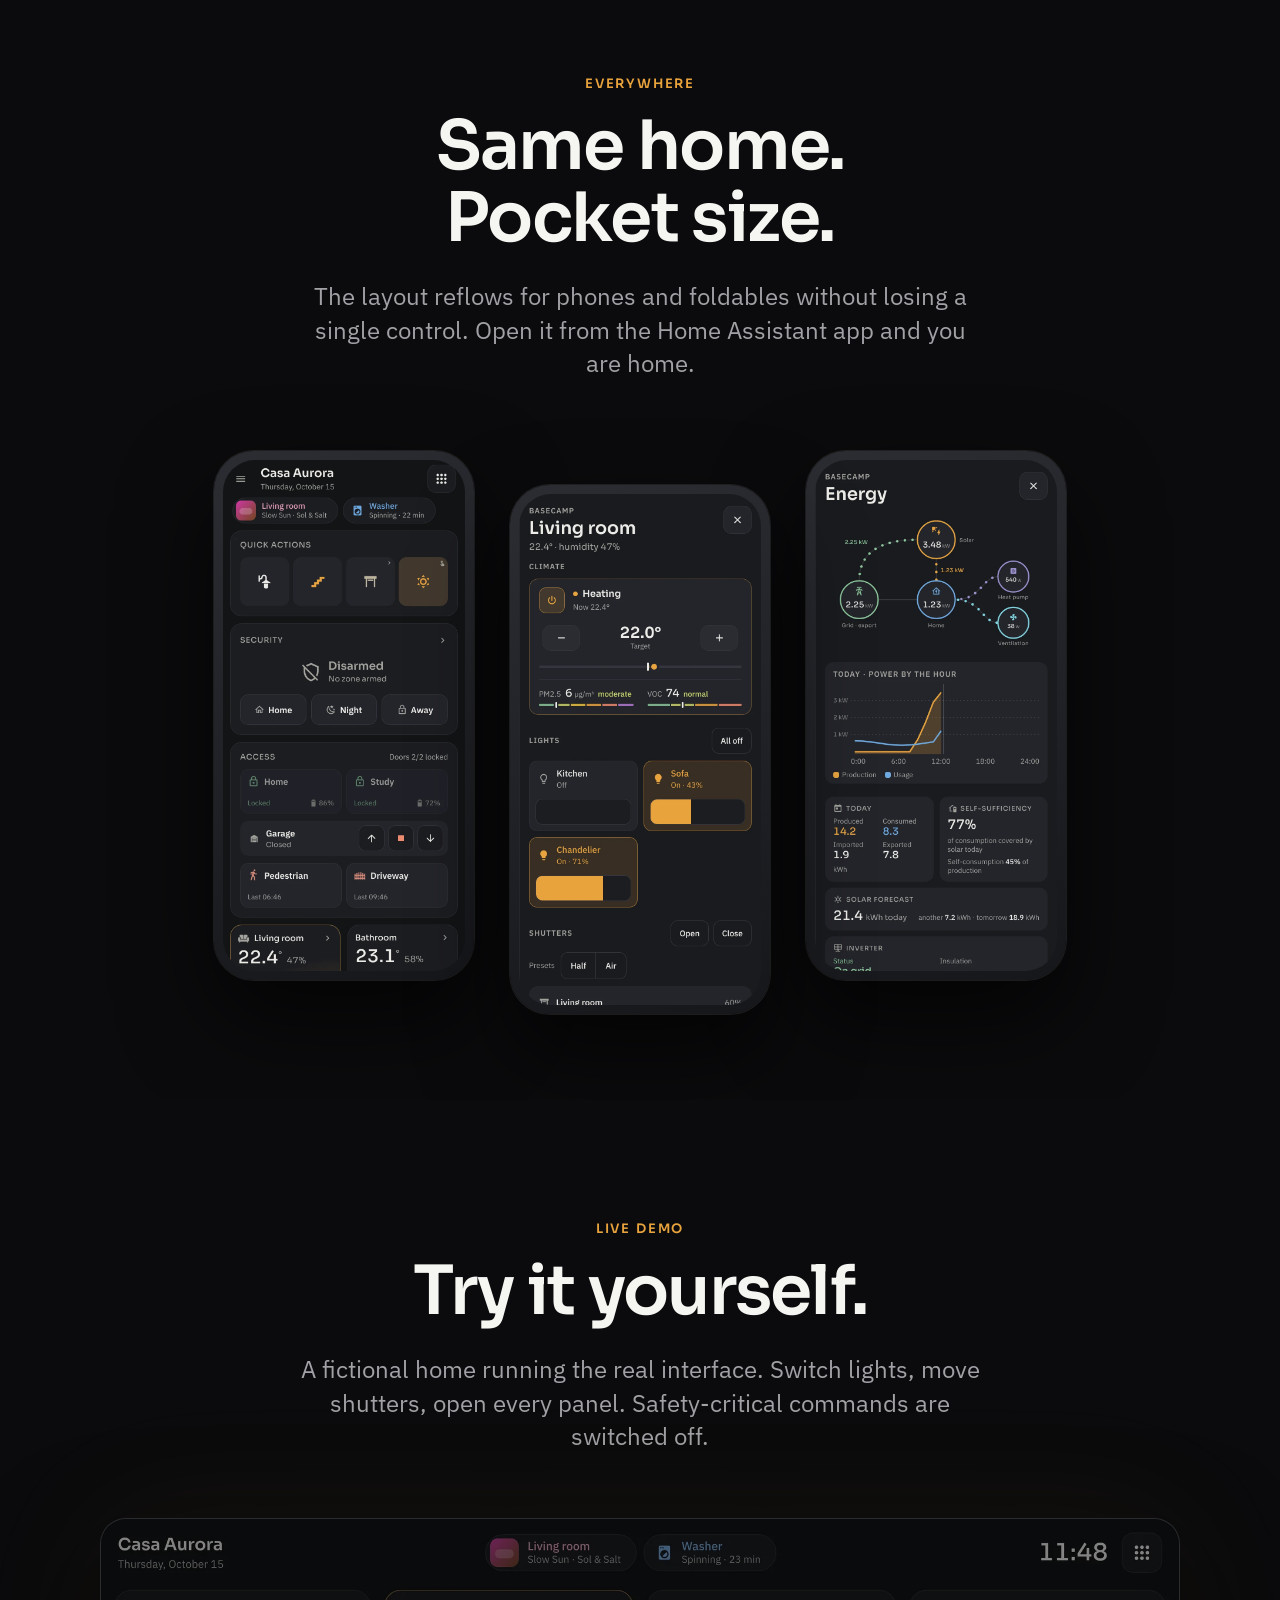
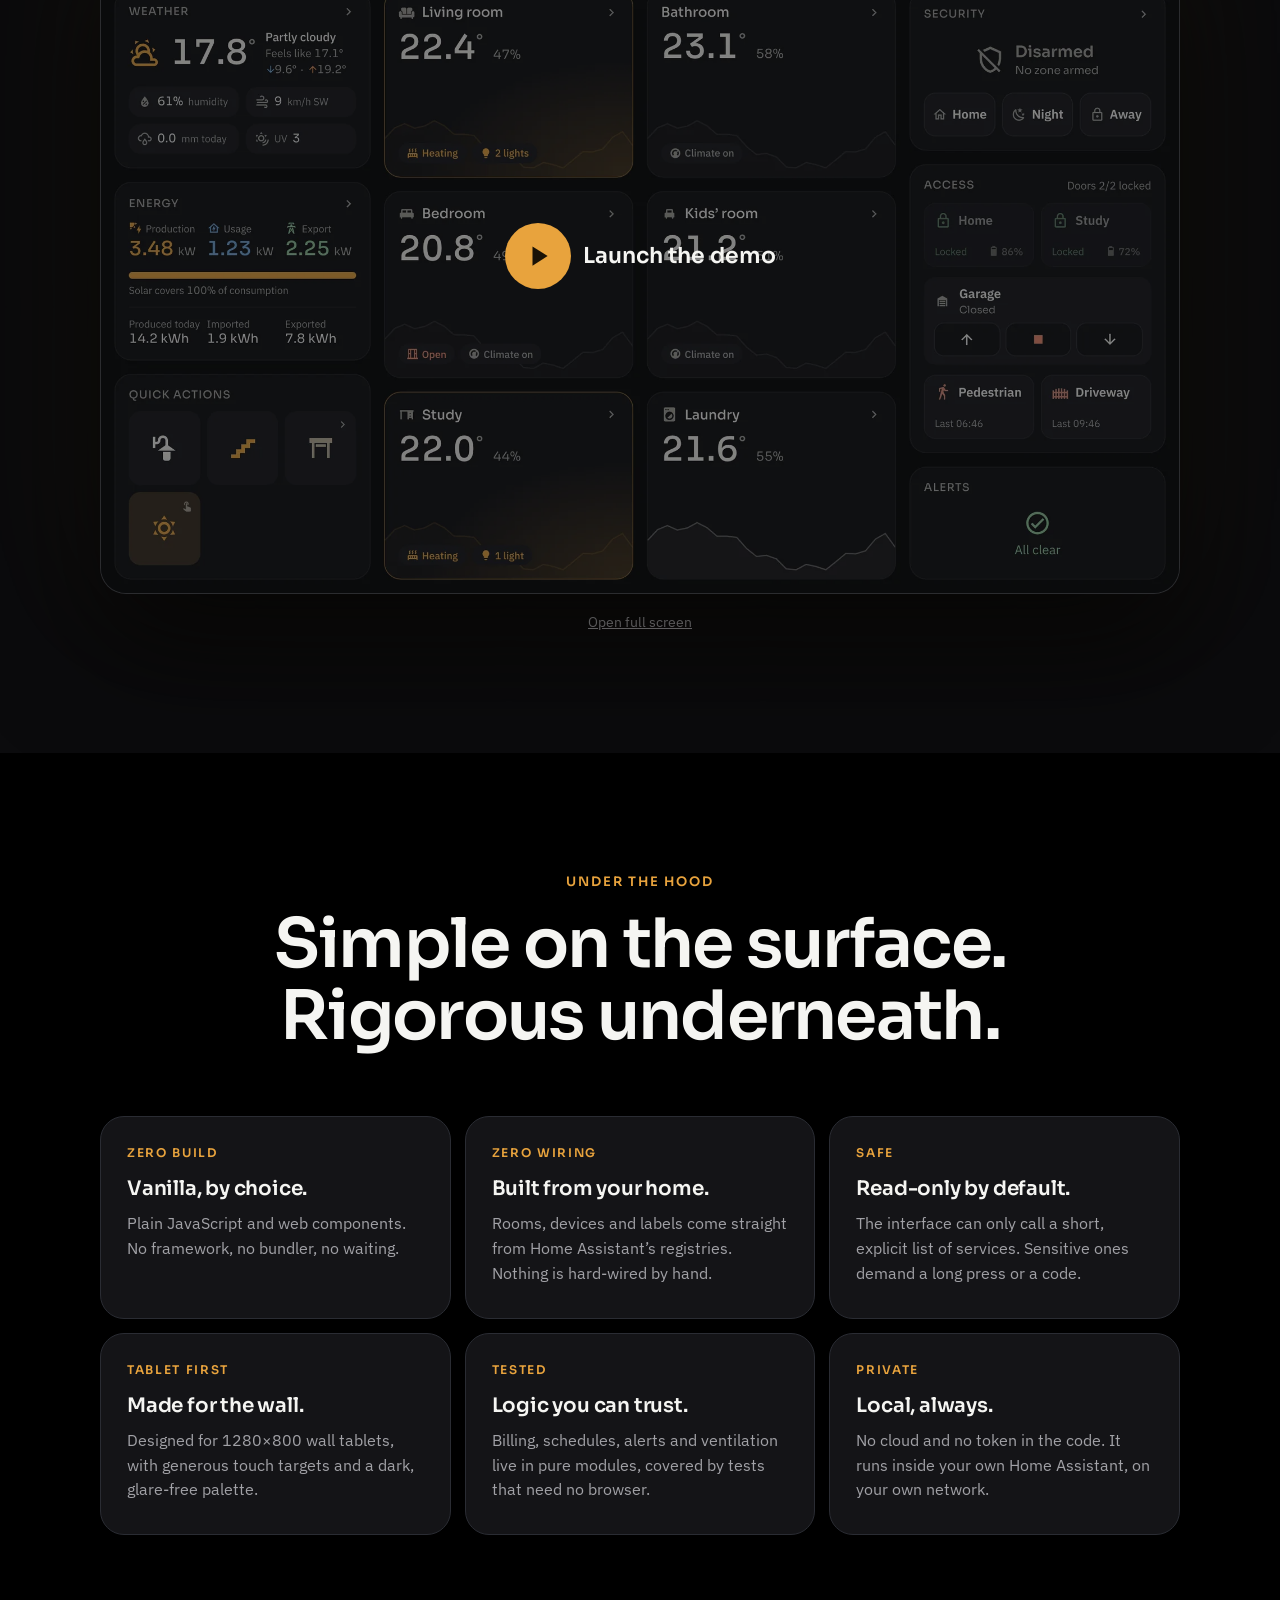
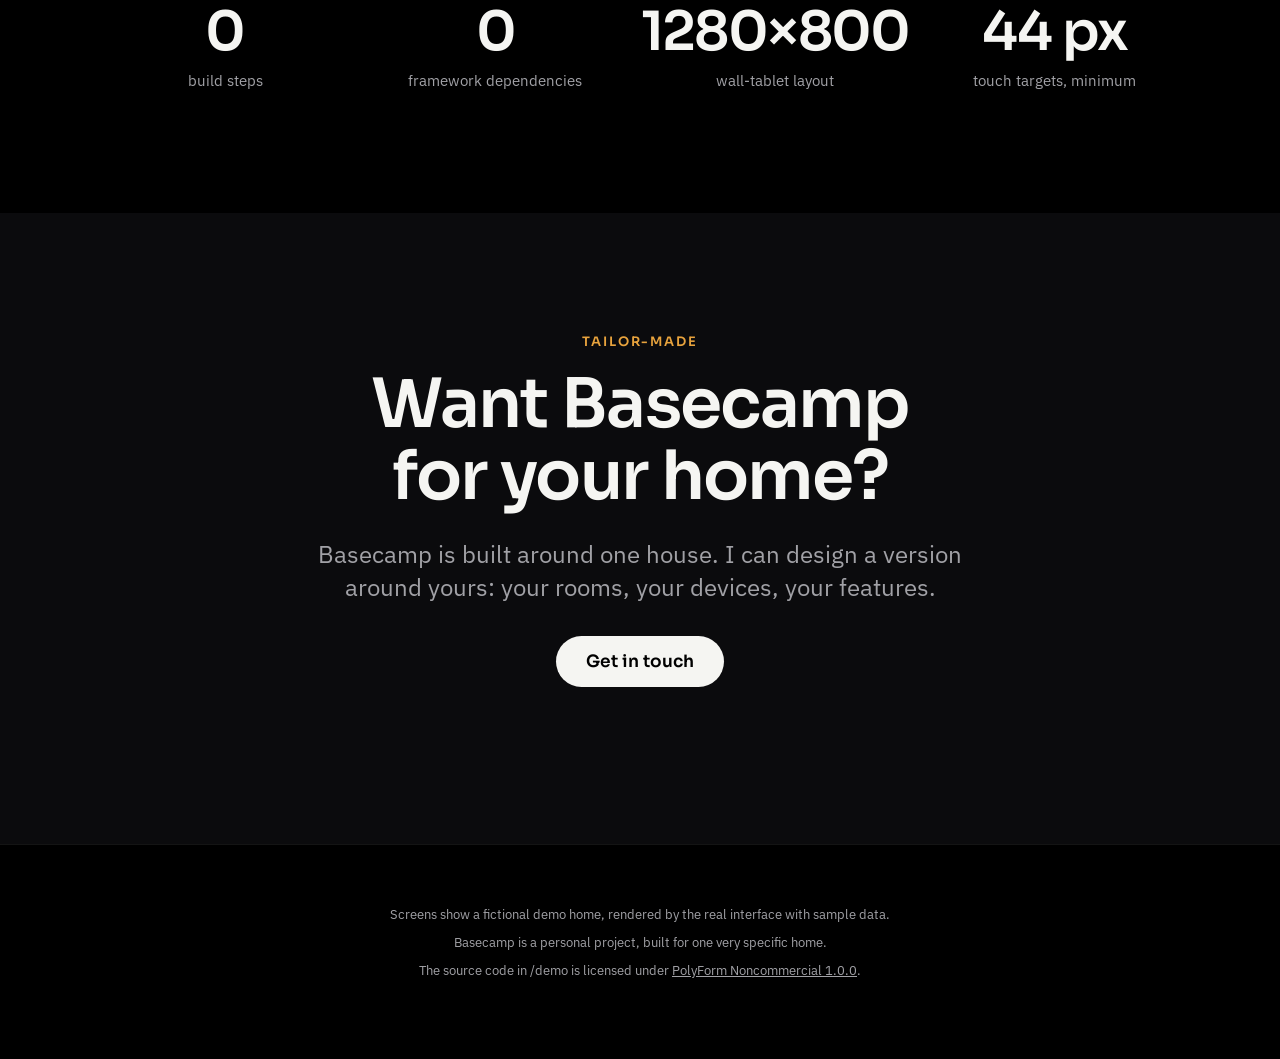
==== commit be4e8dec: "New English claim: Home. At a glance. (avoids the odd Y glyph in Sora) Co-Authored-By: Claude Sonnet" ====
--- a/index.html
+++ b/index.html
@@ -3,7 +3,7 @@
 <head>
 <meta charset="utf-8">
 <meta name="viewport" content="width=device-width, initial-scale=1">
-<title>Basecamp UI — Your home, at a glance</title>
+<title>Basecamp UI — Home, at a glance</title>
 <meta name="description" content="Basecamp is a custom interface for Home Assistant, designed for the wall tablet and just as at home on your phone.">
 <meta name="theme-color" content="#000000">
 <link rel="canonical" href="https://basecamp-ui.altr.dev/">
@@ -14,14 +14,14 @@
 <meta property="og:type" content="website">
 <meta property="og:site_name" content="Basecamp UI">
 <meta property="og:url" content="https://basecamp-ui.altr.dev/">
-<meta property="og:title" content="Basecamp UI — Your home, at a glance">
+<meta property="og:title" content="Basecamp UI — Home, at a glance">
 <meta property="og:description" content="A custom interface for Home Assistant, designed for the tablet on your wall. Try the live demo.">
 <meta property="og:image" content="https://basecamp-ui.altr.dev/assets/og.png">
 <meta property="og:image:width" content="1200">
 <meta property="og:image:height" content="630">
 <meta property="og:image:alt" content="Basecamp UI home screen on a wall tablet">
 <meta name="twitter:card" content="summary_large_image">
-<meta name="twitter:title" content="Basecamp UI — Your home, at a glance">
+<meta name="twitter:title" content="Basecamp UI — Home, at a glance">
 <meta name="twitter:description" content="A custom interface for Home Assistant, designed for the tablet on your wall. Try the live demo.">
 <meta name="twitter:image" content="https://basecamp-ui.altr.dev/assets/og.png">
 <link rel="preconnect" href="https://fonts.googleapis.com">
@@ -52,7 +52,7 @@
   <section class="hero">
     <div class="wrap">
       <p class="eyebrow rv" data-i18n="hero.eyebrow">Basecamp UI</p>
-      <h1 class="rv" data-i18n="hero.title">Your home.<br><span class="grad">At a glance.</span></h1>
+      <h1 class="rv" data-i18n="hero.title">Home.<br><span class="grad">At a glance.</span></h1>
       <p class="lead rv" data-i18n="hero.lead">A custom interface for Home Assistant. Designed for the tablet on your wall, and just as at home on your phone.</p>
       <div class="shot tablet rv"><img src="assets/screens/en/home-tablet.webp" data-img="home-tablet" width="1920" height="1200" data-i18n-alt="alt.home" alt="" ></div>
     </div>
@@ -221,6 +221,6 @@
   <p><span data-i18n="foot.3">Source code in /demo is licensed under</span> <a href="LICENSE">PolyForm Noncommercial 1.0.0</a>.</p>
 </footer>
 
-<script src="assets/app.js?v=5641adb7"></script>
+<script src="assets/app.js?v=26d9b982"></script>
 </body>
 </html>
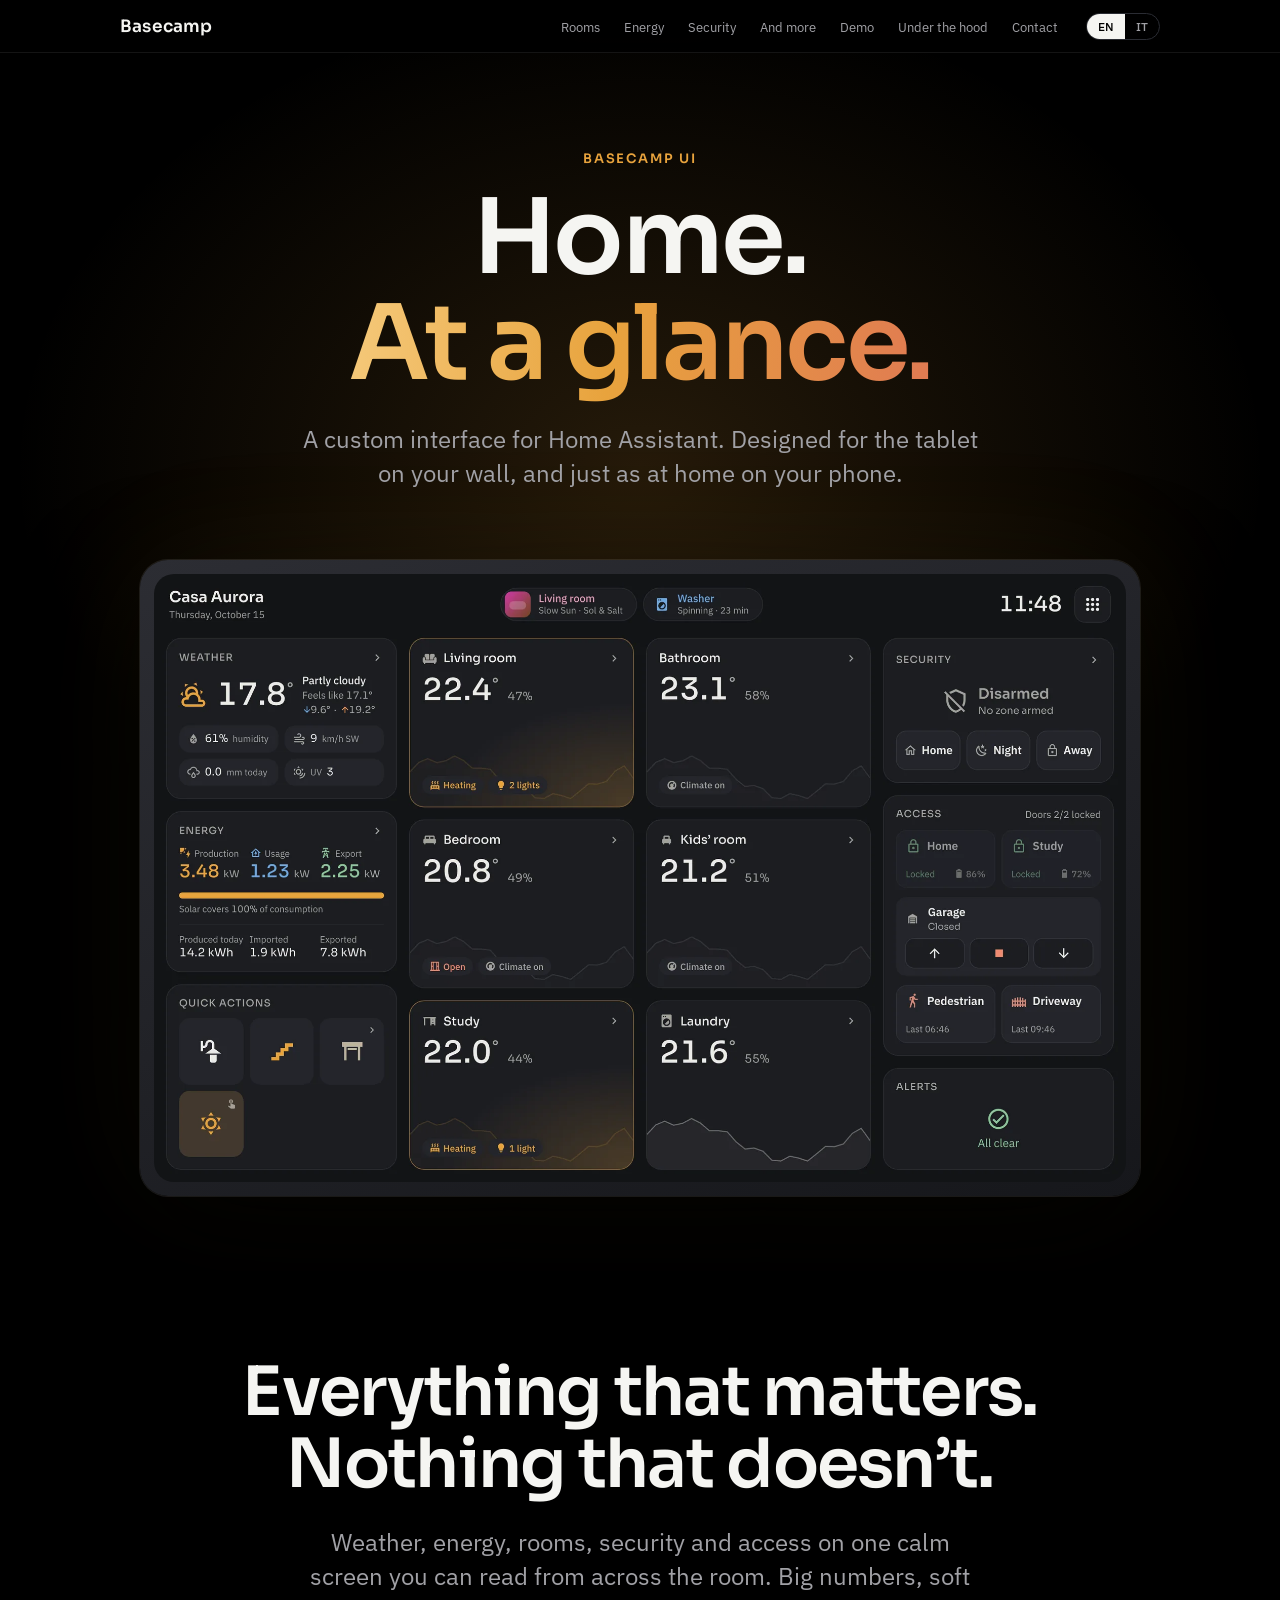
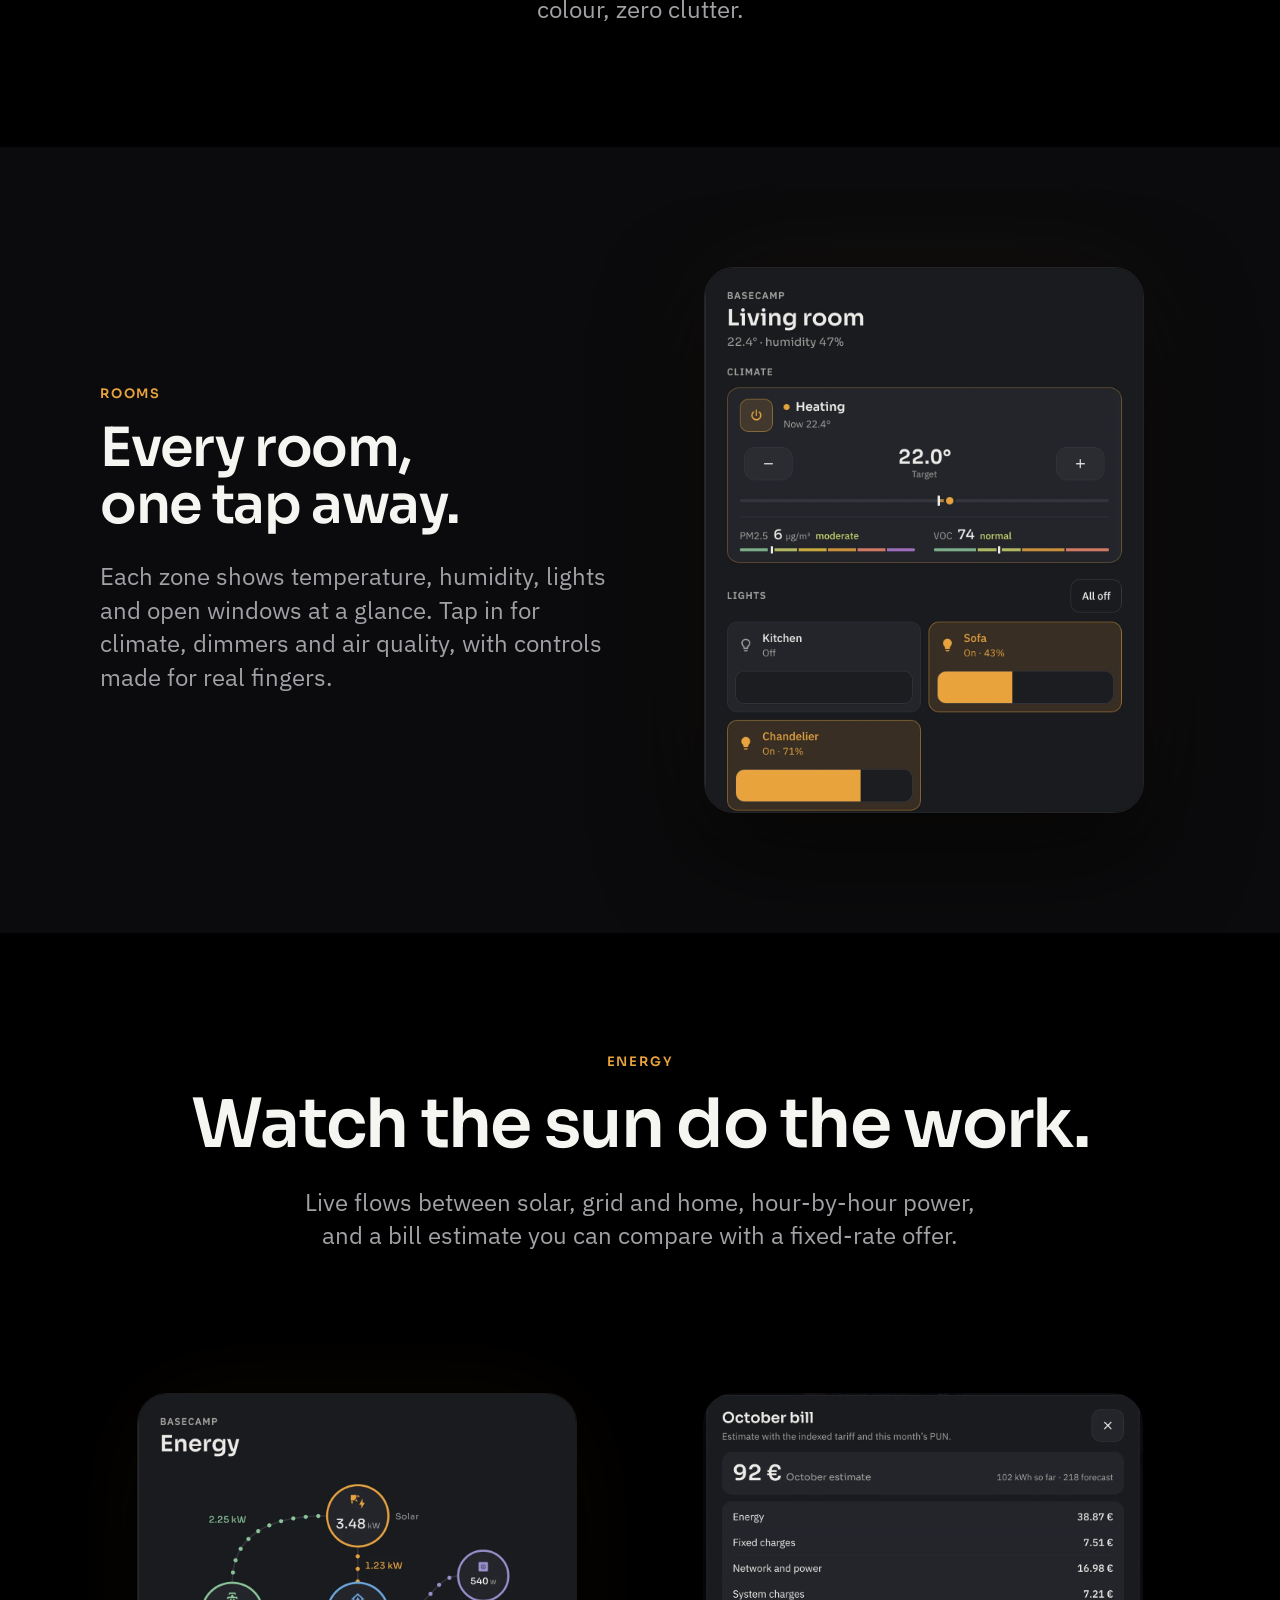
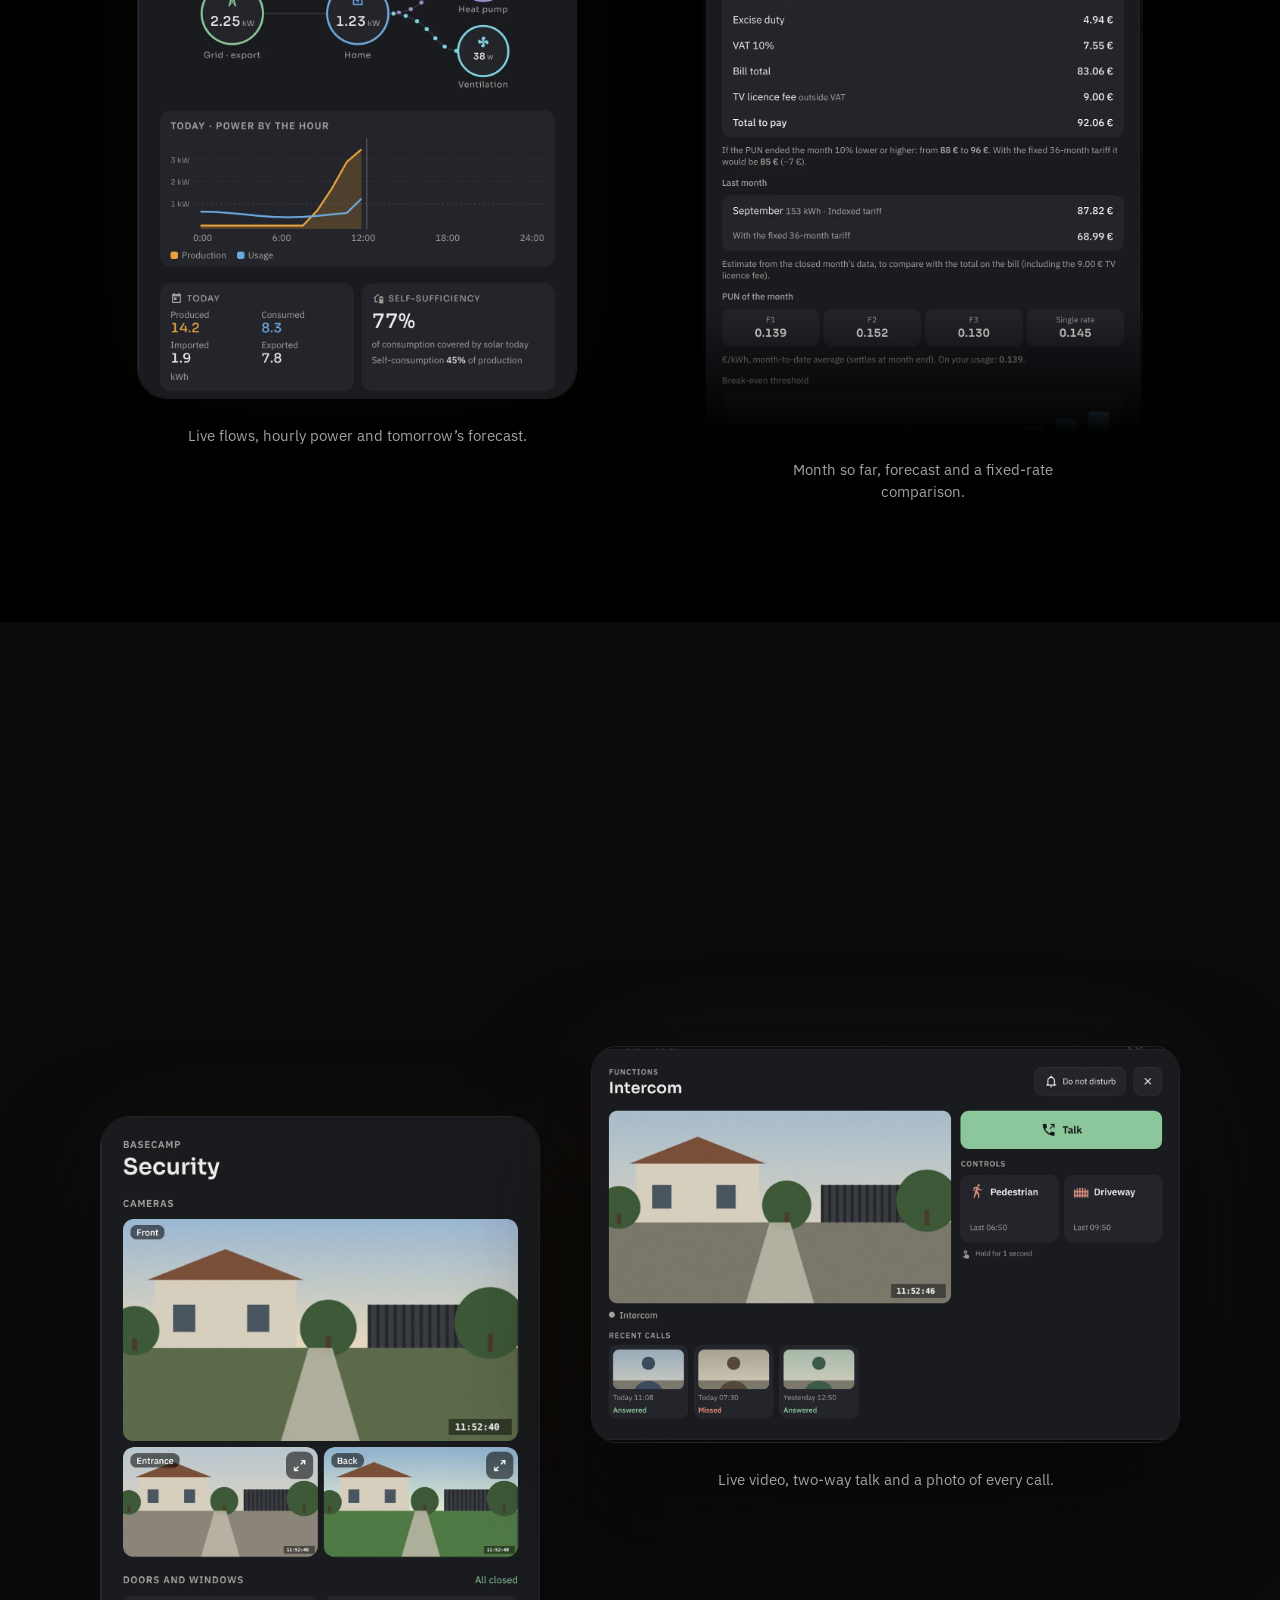
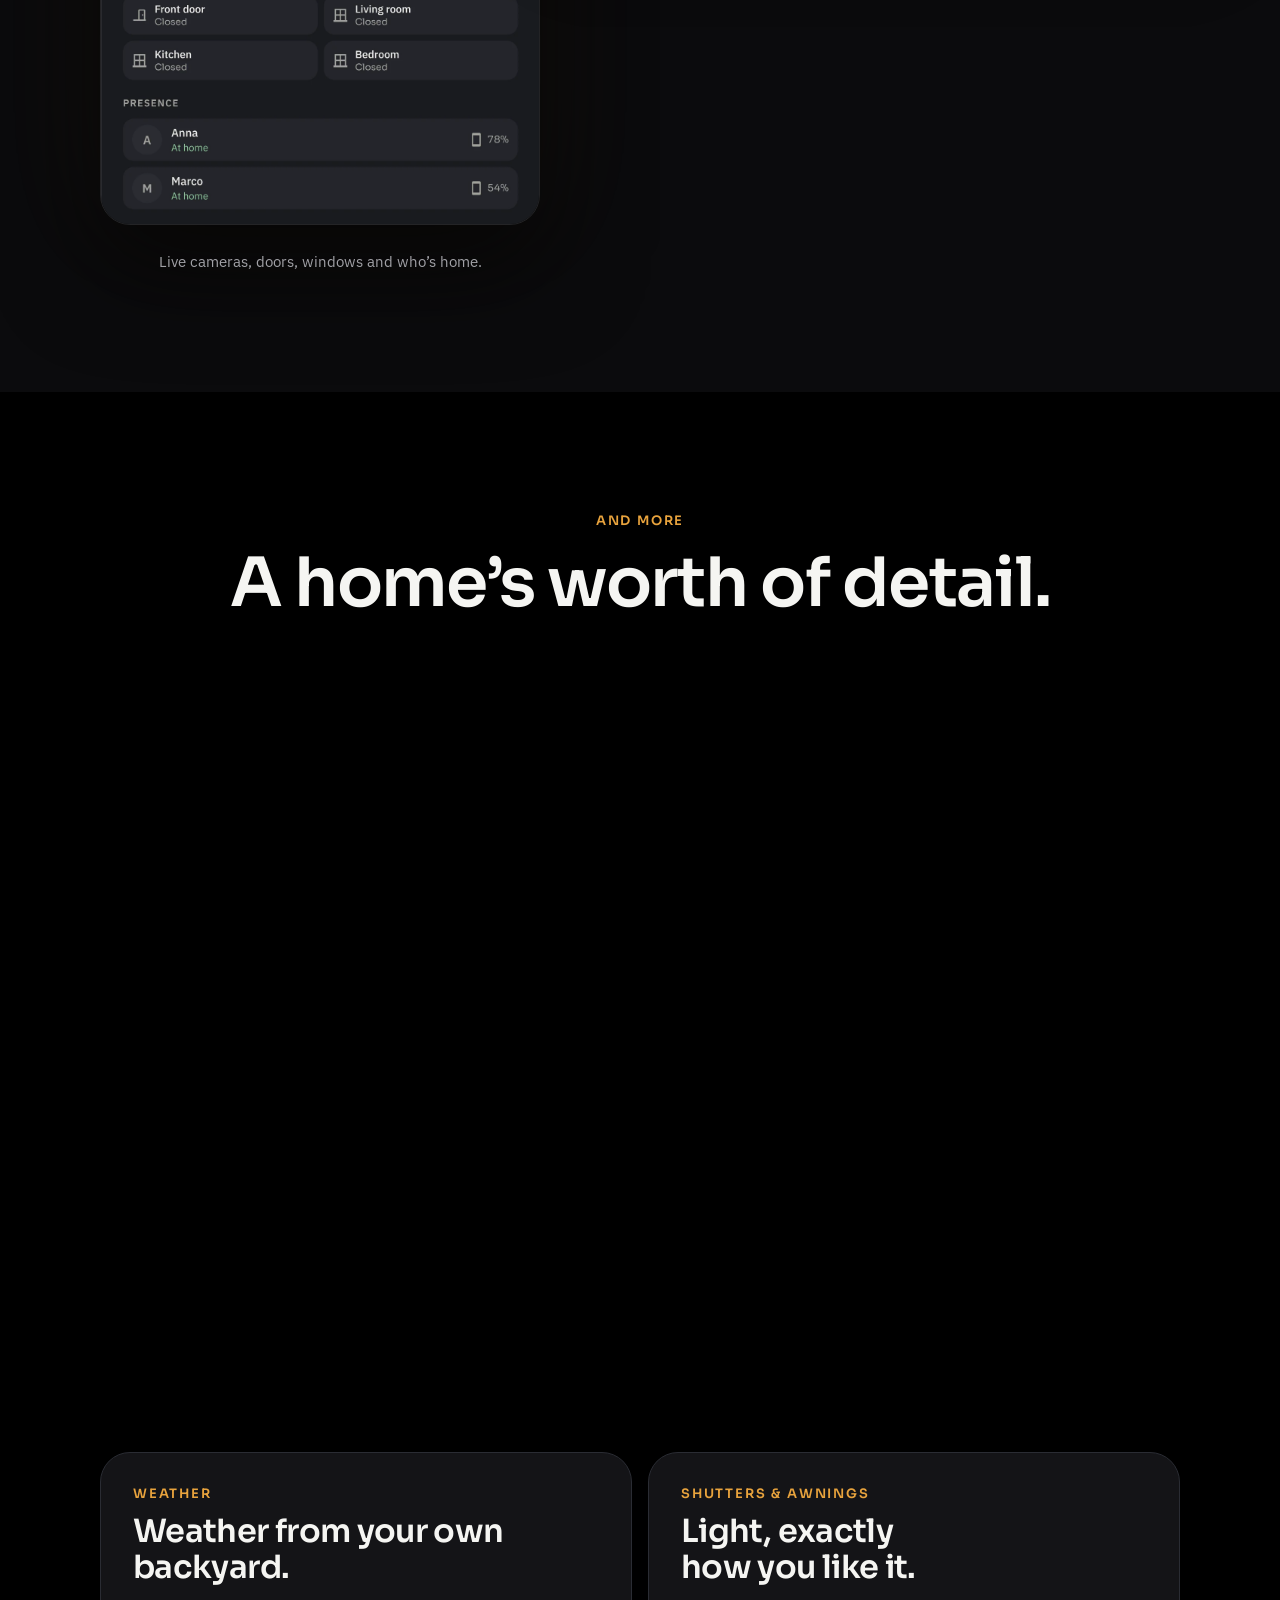
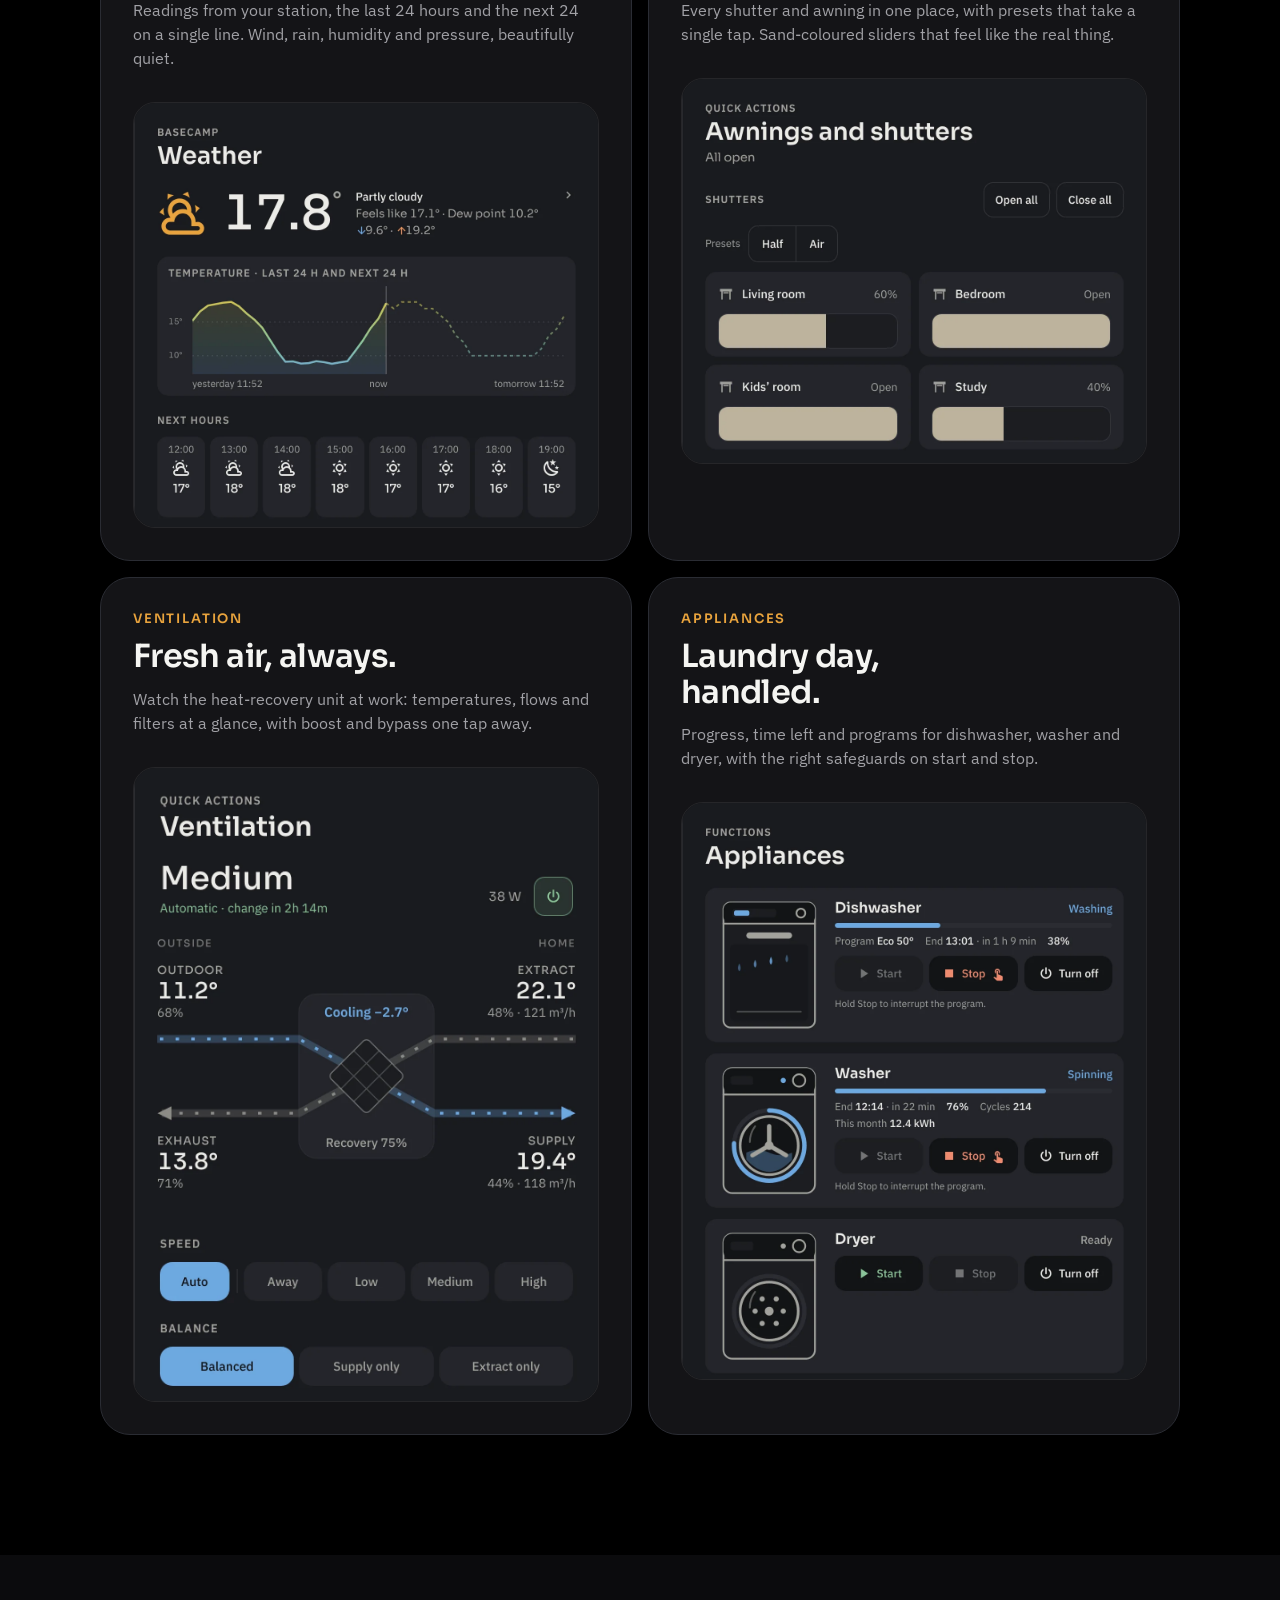
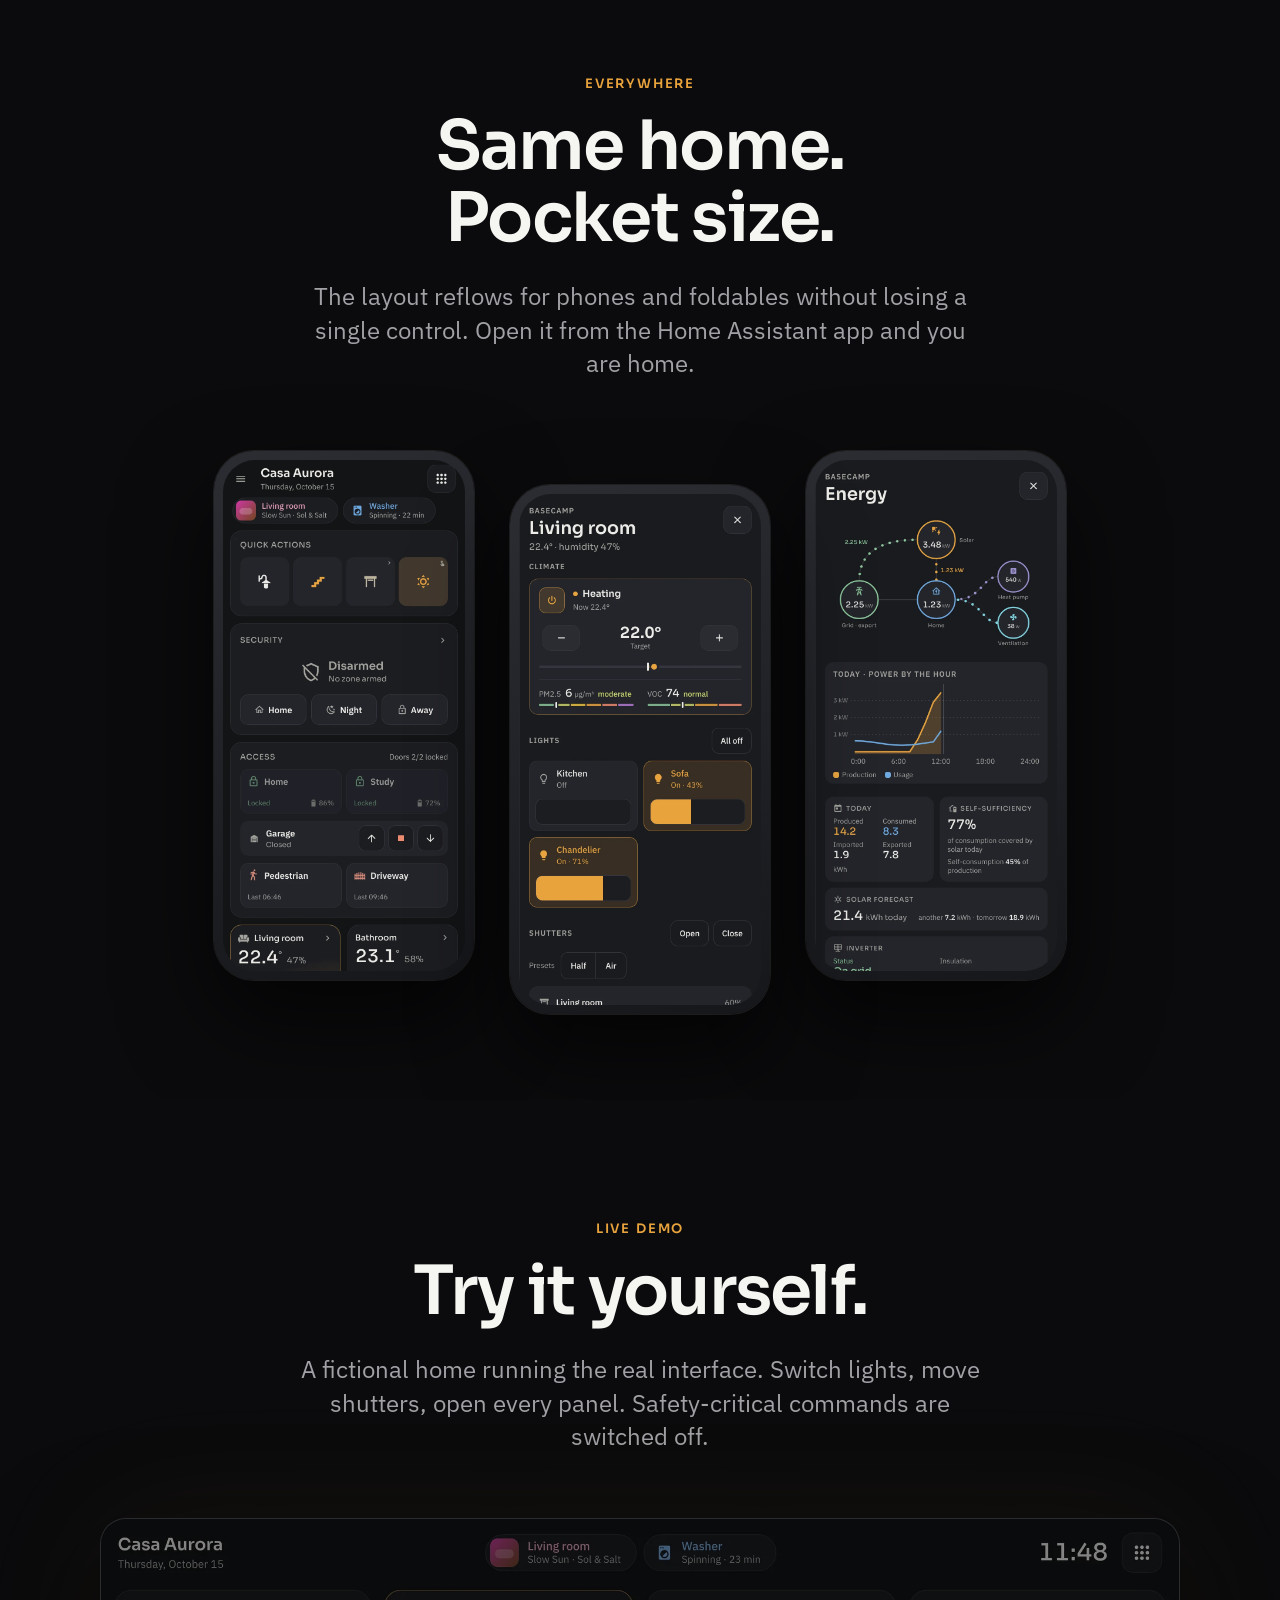
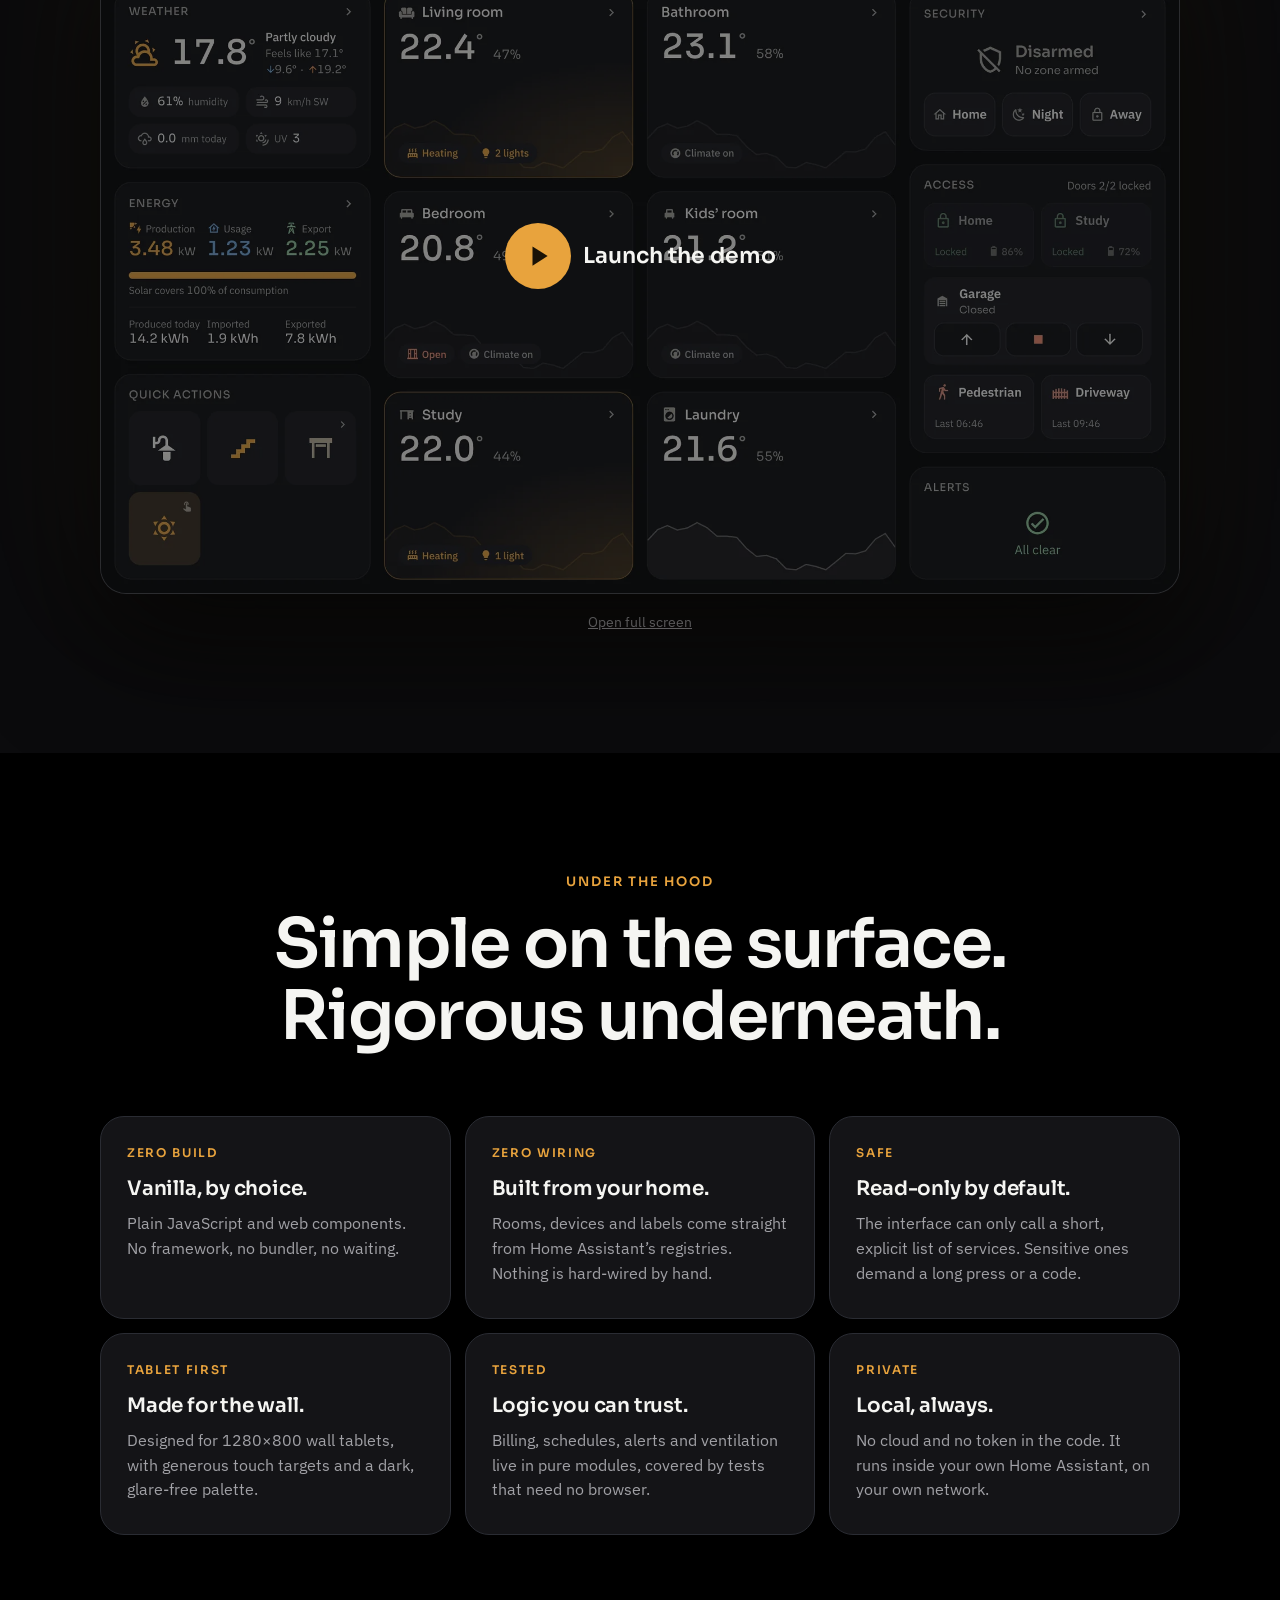
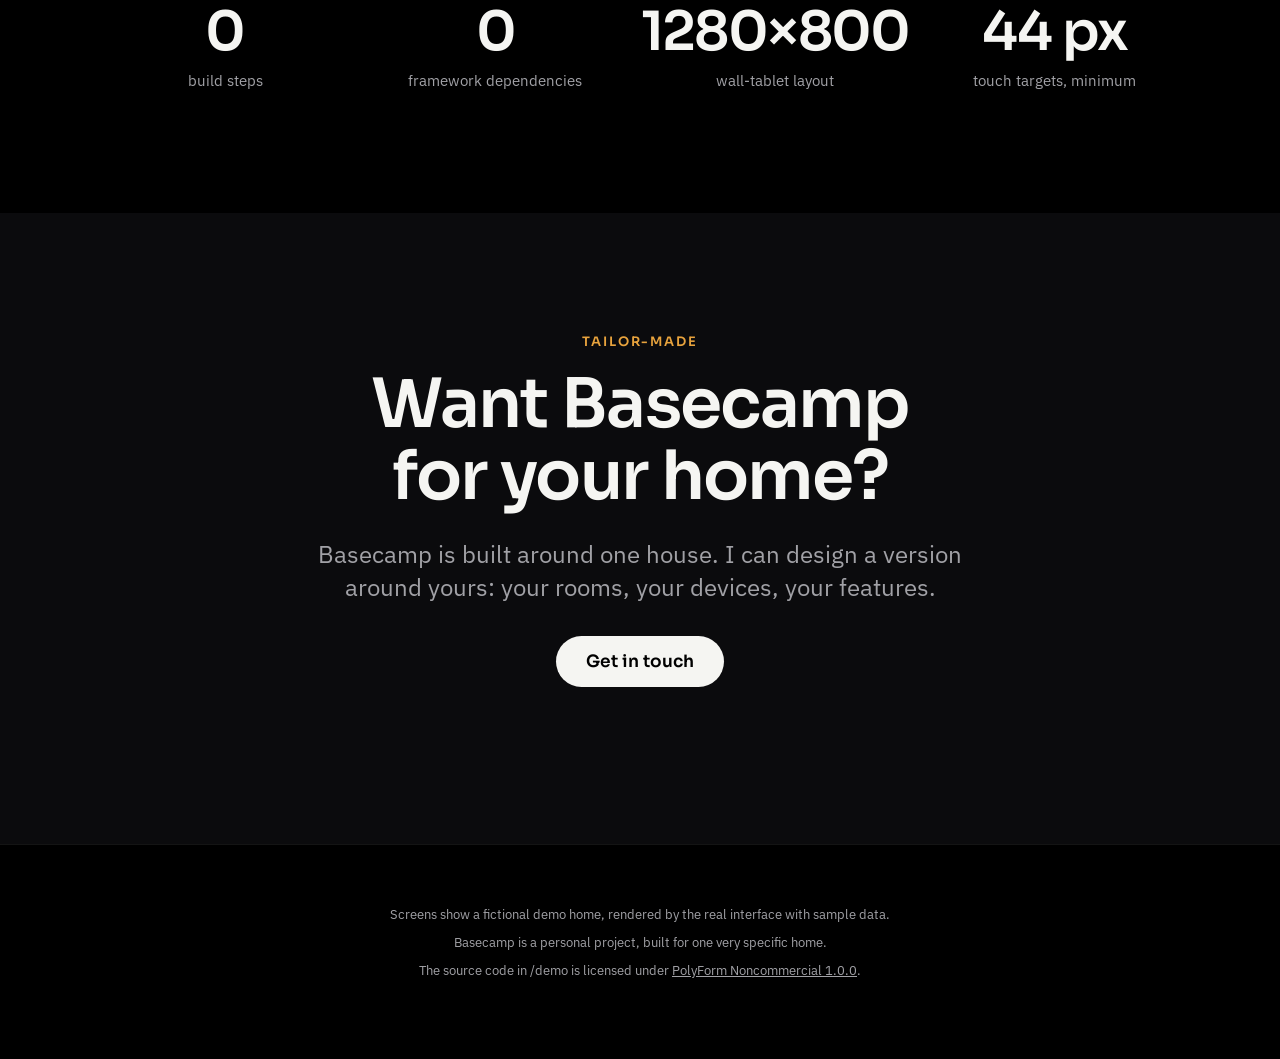
==== commit c15c78b2: "Declare the site name with WebSite JSON-LD on the home Co-Authored-By: Claude Sonnet 5.5 <noreply@an" ====
--- a/index.html
+++ b/index.html
@@ -13,6 +13,7 @@
 <link rel="manifest" href="site.webmanifest">
 <meta property="og:type" content="website">
 <meta property="og:site_name" content="Basecamp UI">
+<script type="application/ld+json">{"@context":"https://schema.org","@type":"WebSite","name":"Basecamp UI","alternateName":"Basecamp","url":"https://basecamp-ui.altr.dev/"}</script>
 <meta property="og:url" content="https://basecamp-ui.altr.dev/">
 <meta property="og:title" content="Basecamp UI — Home, at a glance">
 <meta property="og:description" content="A custom interface for Home Assistant, designed for the tablet on your wall. Try the live demo.">
